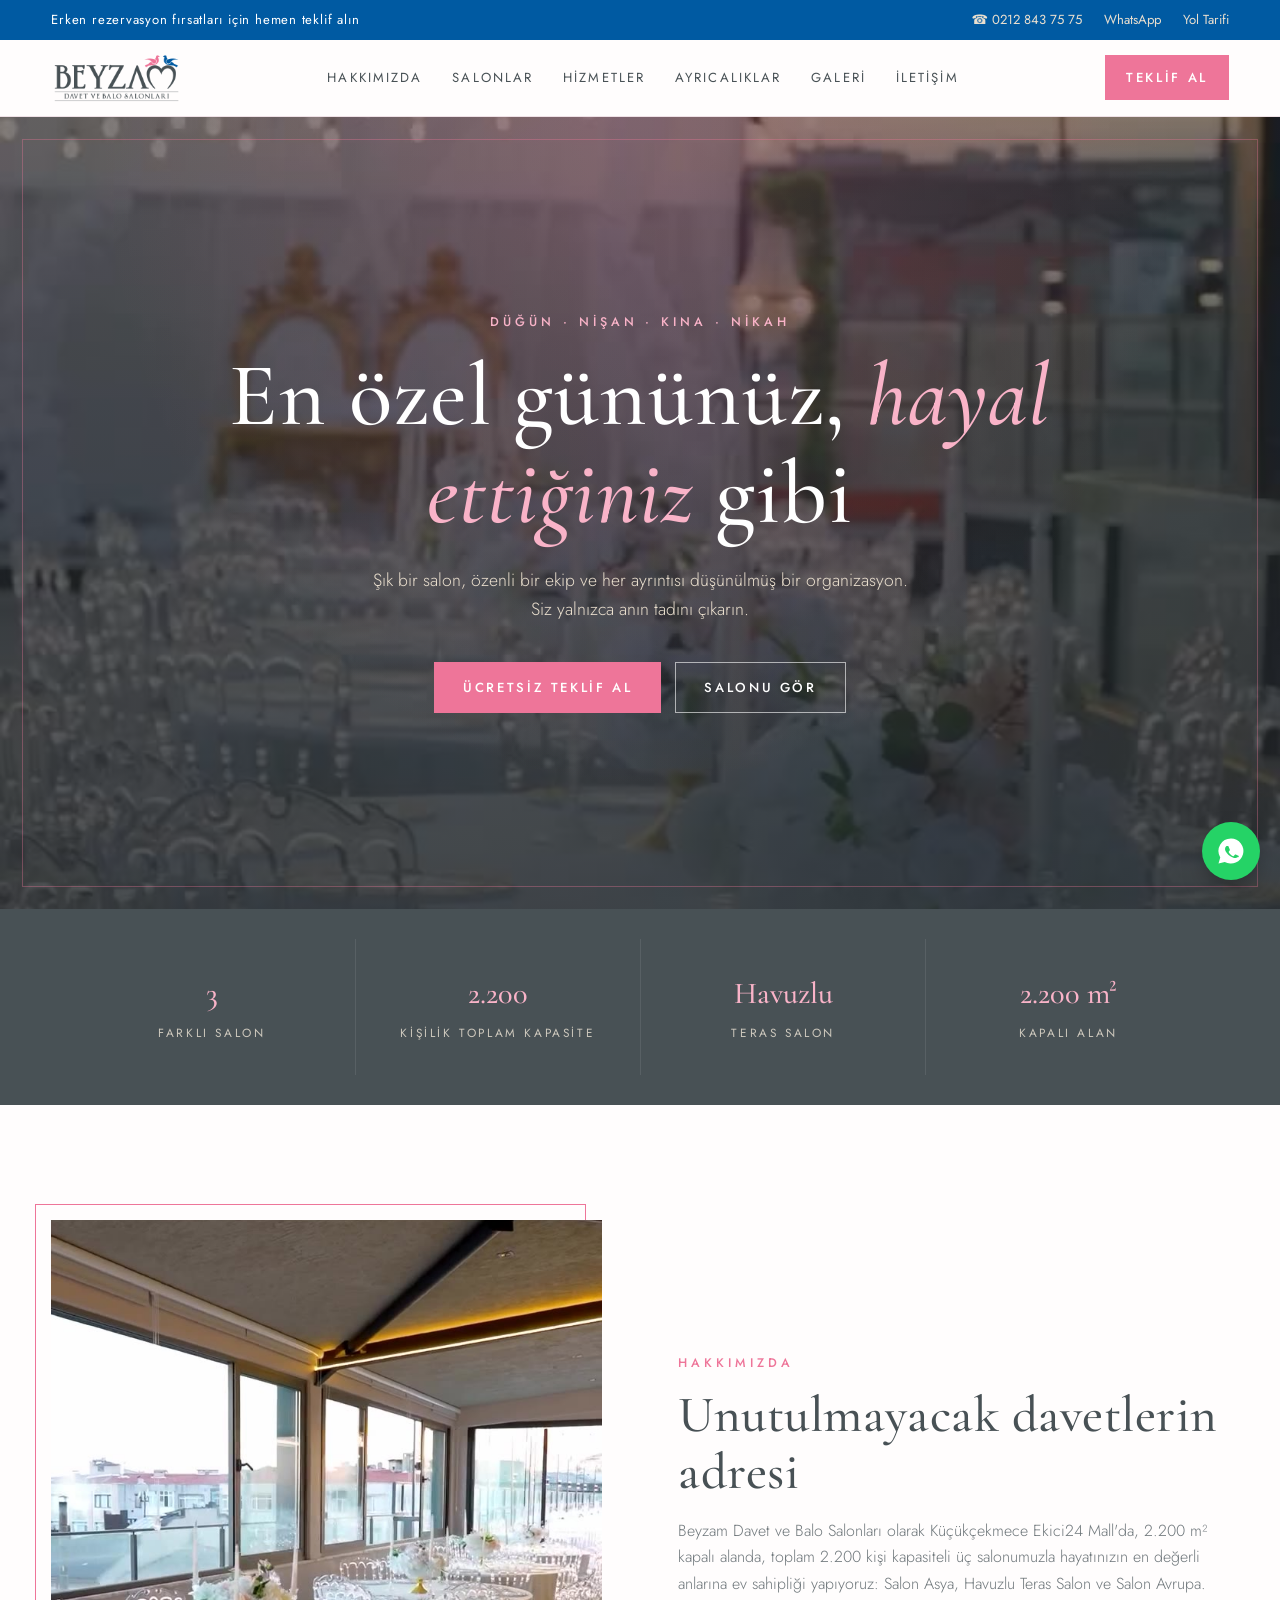
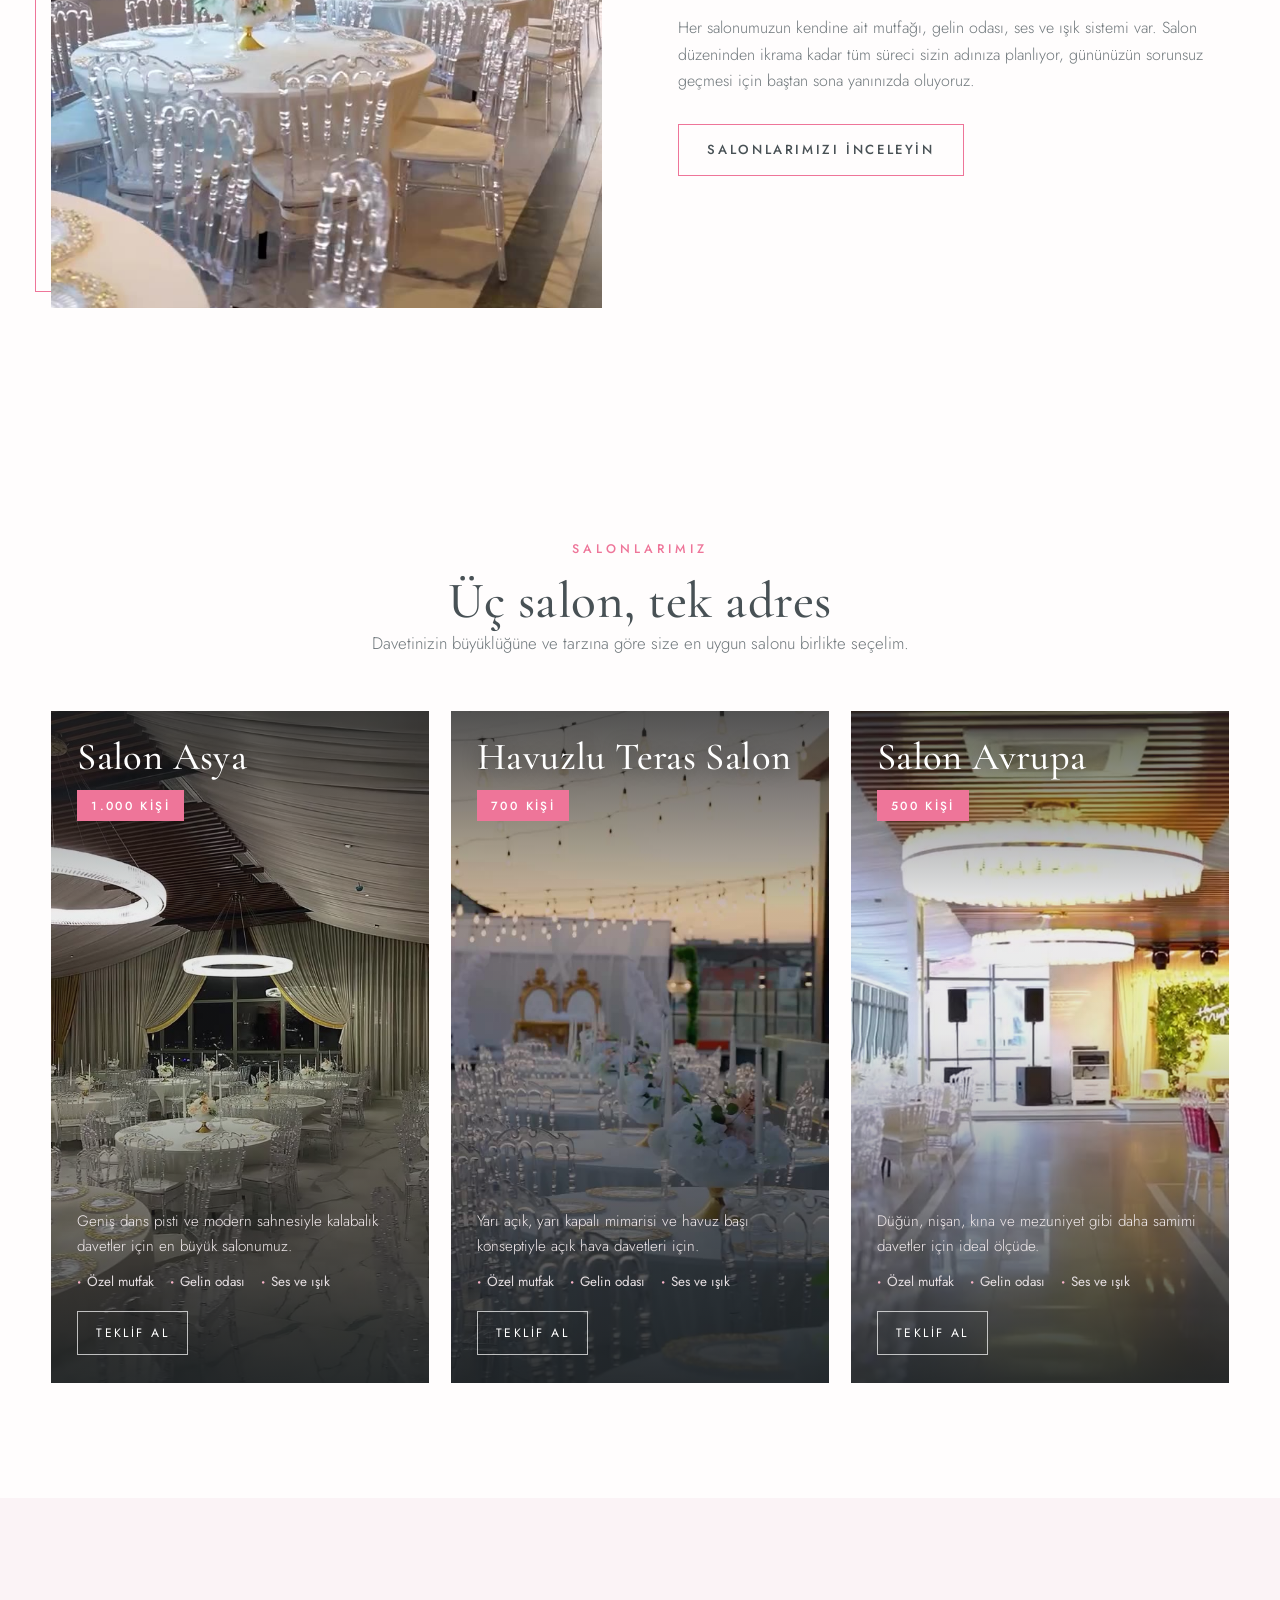
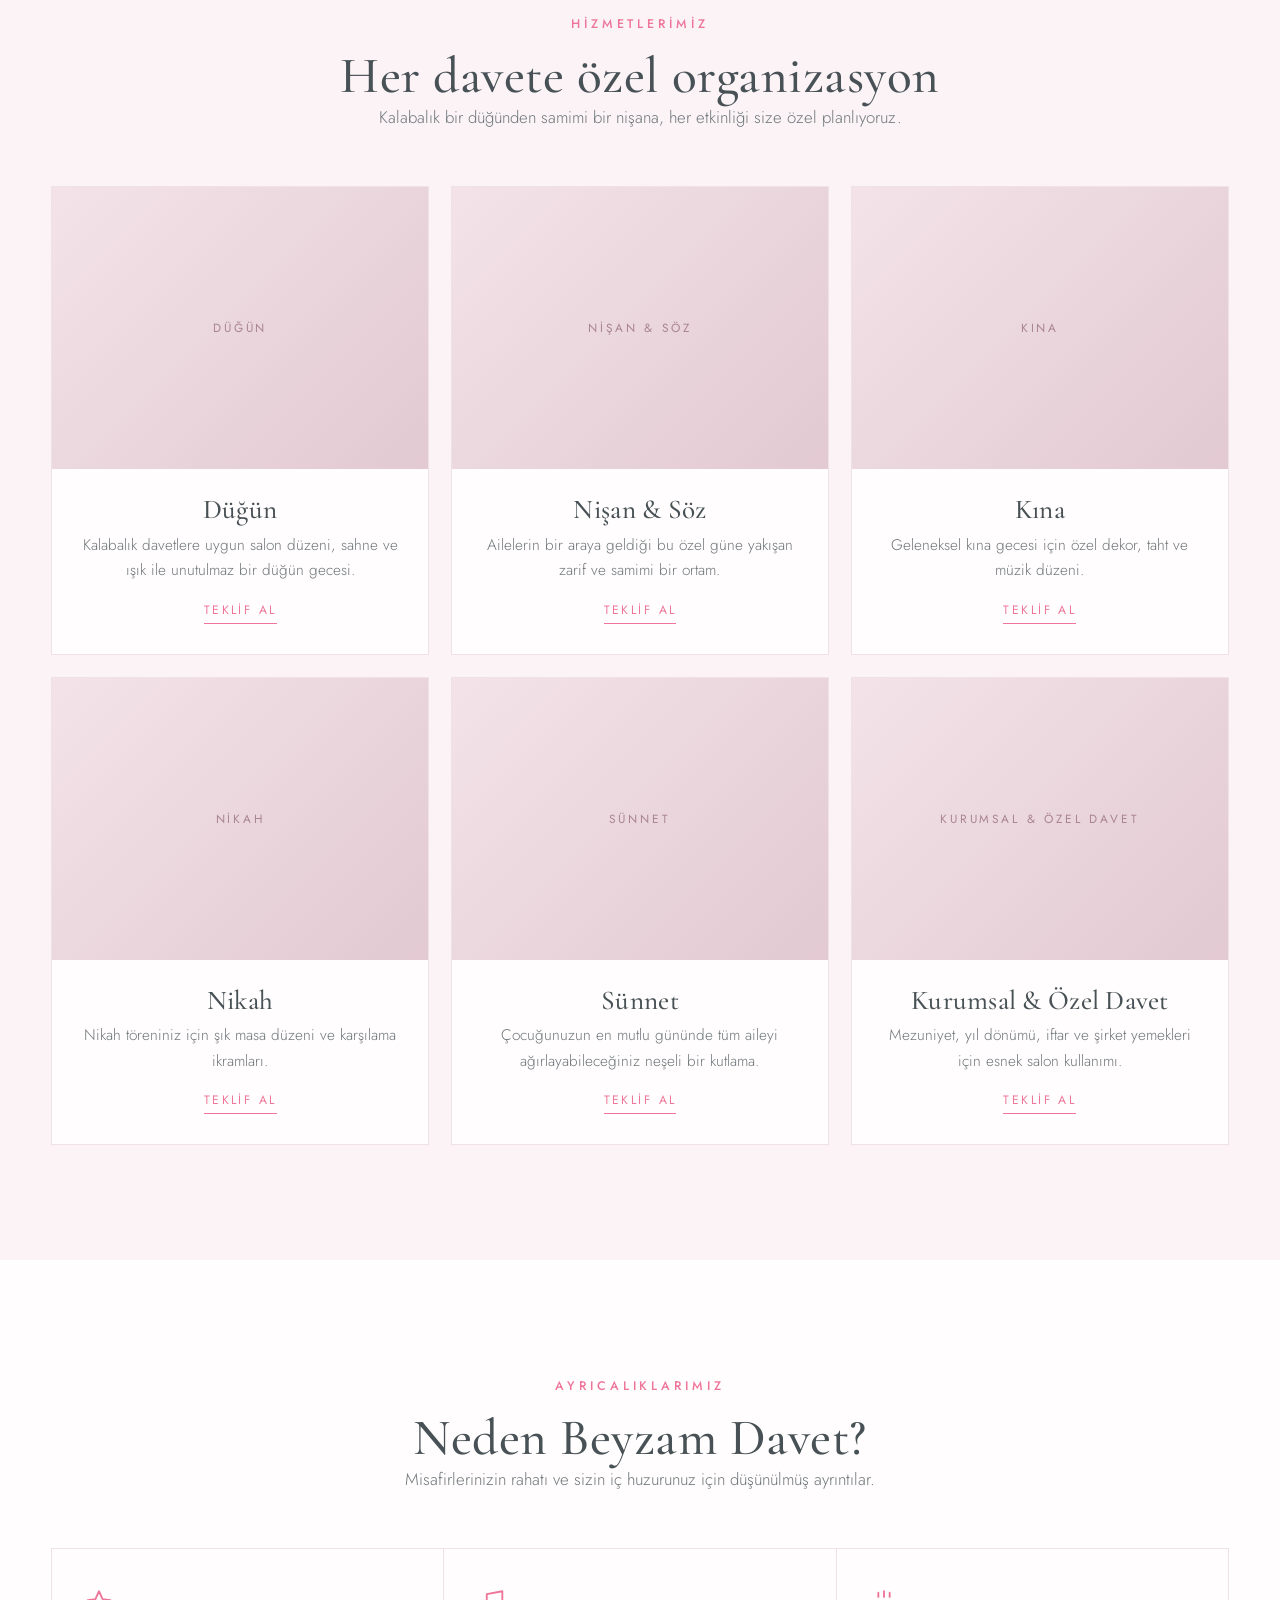
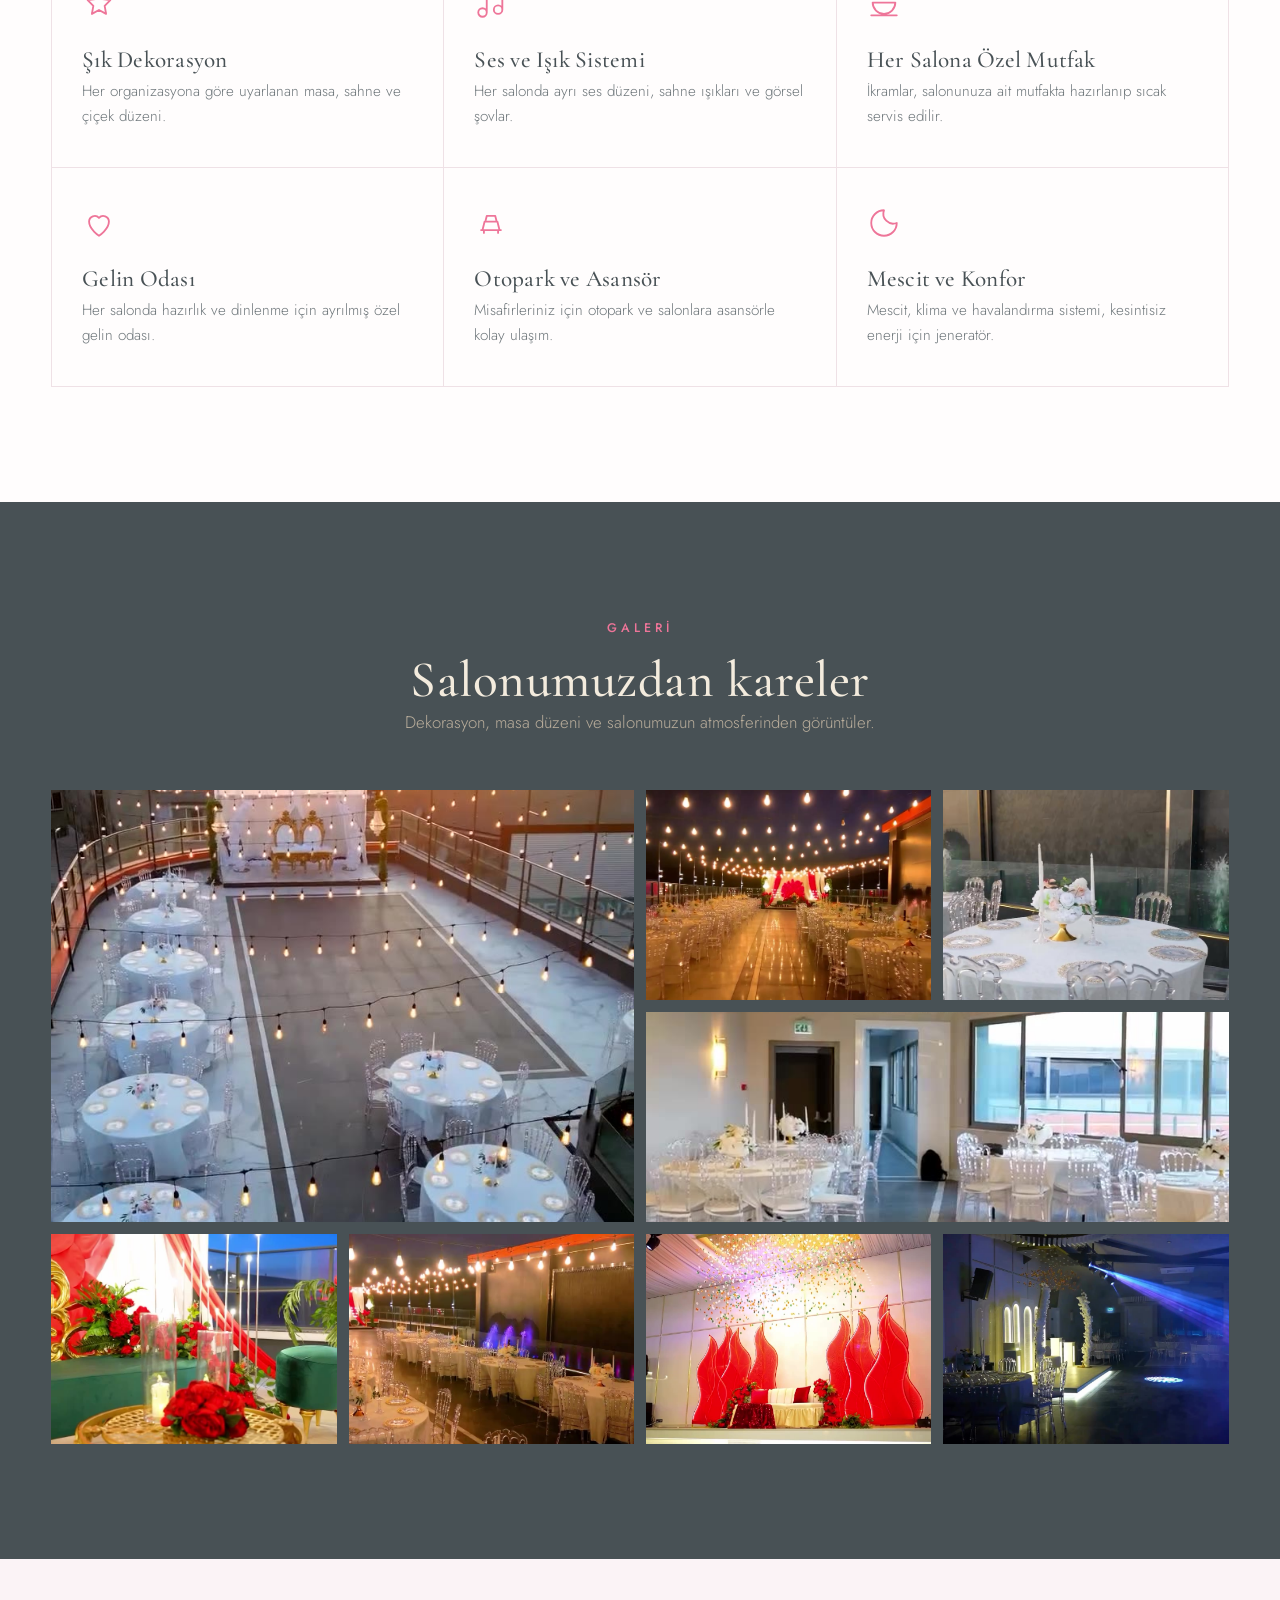
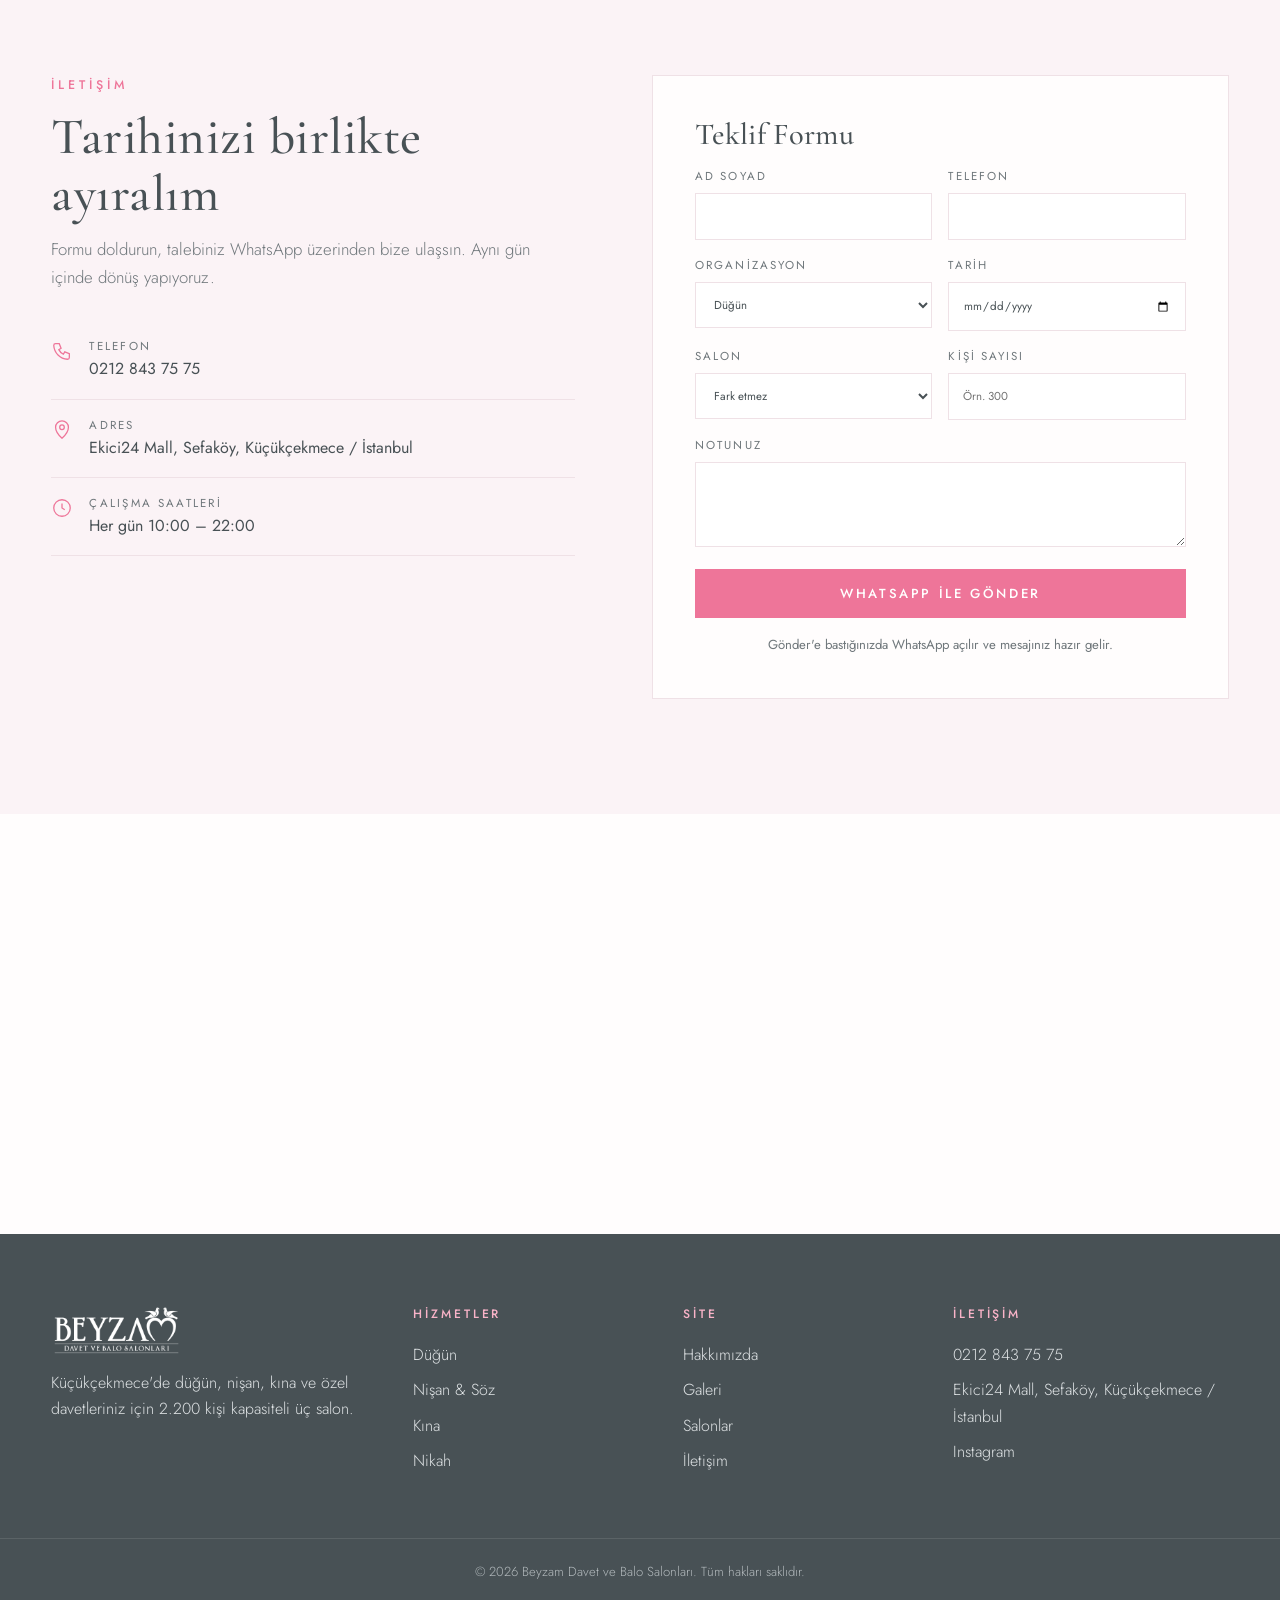
==== index.html @ 309191d2 "Kapalı alan bilgisini ekle (2.200 m²) Co-Authored-By: Claude Fable 5.2 <noreply@anthropic.com> Claud" ====
<!DOCTYPE html>
<html lang="tr">
<head>
<meta charset="utf-8">
<meta name="viewport" content="width=device-width, initial-scale=1">
<title>Beyzam Davet ve Balo Salonları | Düğün, Nişan, Kına</title>
<meta name="description" content="Beyzam Davet ve Balo Salonları, Sefaköy Ekici24: Salon Asya (1.000 kişi), Havuzlu Teras Salon (700 kişi) ve Salon Avrupa (500 kişi). Düğün, nişan, kına için teklif alın.">
<link rel="canonical" href="https://beyzamdavet.com/">
<meta property="og:title" content="Beyzam Davet | Düğün, Nişan ve Kına Salonu">
<meta property="og:description" content="En özel gününüz için şık bir salon, özenli bir ekip.">
<meta property="og:type" content="website">
<meta property="og:url" content="https://beyzamdavet.com/">
<link rel="icon" type="image/png" href="img/favicon.png">
<link rel="preconnect" href="https://fonts.googleapis.com">
<link rel="preconnect" href="https://fonts.gstatic.com" crossorigin>
<link href="https://fonts.googleapis.com/css2?family=Cormorant+Garamond:ital,wght@0,500;0,600;1,500&family=Jost:wght@300;400;500;600&display=swap" rel="stylesheet">
<style>
:root{
  --ink:#485155; --ink2:#3a4246; --cream:#fbf3f6; --paper:#fffdfd;
  --gold:#ee7599; --gold2:#f9b3c8; --blue:#005aa2; --muted:#6f777b; --line:#efe1e6;
  --serif:"Cormorant Garamond",Georgia,serif; --sans:"Jost",system-ui,sans-serif;
}
*{box-sizing:border-box;margin:0;padding:0}
html{scroll-behavior:smooth;scroll-padding-top:84px}
body{font-family:var(--sans);color:var(--ink);background:var(--paper);line-height:1.65;font-weight:400;-webkit-font-smoothing:antialiased}
img{max-width:100%;display:block}
a{color:inherit;text-decoration:none}
.wrap{width:min(1180px,92%);margin-inline:auto}
h1,h2,h3{font-family:var(--serif);font-weight:500;line-height:1.1;letter-spacing:.01em}
h2{font-size:clamp(2rem,4.4vw,3.2rem)}
.eyebrow{font-size:.78rem;letter-spacing:.32em;text-transform:uppercase;color:var(--gold);font-weight:500;display:block;margin-bottom:14px}
.lead{color:var(--muted);max-width:620px;font-size:1.05rem;font-weight:300}
section{padding:clamp(64px,9vw,120px) 0}
.center{text-align:center}.center .lead{margin-inline:auto}
.btn{display:inline-flex;align-items:center;gap:10px;padding:14px 28px;border:1px solid var(--gold);font-size:.82rem;letter-spacing:.2em;text-transform:uppercase;font-weight:500;cursor:pointer;transition:.25s;font-family:var(--sans);background:none;color:inherit}
.btn.fill{background:var(--gold);color:#fff}
.btn.fill:hover{background:#d95c82;border-color:#d95c82}
.btn.ghost{color:#fff;border-color:rgba(255,255,255,.6)}
.btn.ghost:hover,.btn.line:hover{background:var(--gold);border-color:var(--gold);color:#fff}

/* üst bar */
.topbar{background:var(--blue);color:#e9dfcf;font-size:.82rem}
.topbar .wrap{display:flex;justify-content:space-between;align-items:center;gap:16px;padding:9px 0;flex-wrap:wrap}
.topbar a:hover{color:var(--gold2)}
.topbar .promo{color:#fff;letter-spacing:.06em}
.topbar .links{display:flex;gap:22px}

/* header */
header.nav{position:sticky;top:0;z-index:50;background:rgba(255,253,253,.95);backdrop-filter:blur(10px);border-bottom:1px solid var(--line)}
.nav .wrap{display:flex;align-items:center;justify-content:space-between;height:76px}
.logo{font-family:var(--serif);font-size:1.75rem;font-weight:600;letter-spacing:.04em}
.logo img{height:52px;width:auto}
.logo span{color:var(--gold);font-style:italic;font-weight:500}
.menu{display:flex;gap:30px;list-style:none;font-size:.82rem;letter-spacing:.16em;text-transform:uppercase}
.menu a{padding:6px 0;border-bottom:1px solid transparent;transition:.2s}
.menu a:hover{color:var(--gold);border-color:var(--gold)}
.nav .btn{padding:11px 20px}
.burger{display:none;background:none;border:0;width:42px;height:42px;cursor:pointer}
.burger i{display:block;height:1.5px;background:var(--ink);margin:7px 8px;transition:.25s}

/* hero */
.hero{position:relative;min-height:min(88vh,820px);display:grid;place-items:center;text-align:center;color:#fff;padding:120px 0;overflow:hidden;
  background:
    radial-gradient(ellipse at 50% 0%,rgba(238,117,153,.28),transparent 60%),
    linear-gradient(180deg,rgba(40,46,49,.55),rgba(40,46,49,.82)),
    var(--hero-img, linear-gradient(135deg,#566064,#2f3639));
  background-size:cover;background-position:center}
.hero video.bg{position:absolute;inset:0;width:100%;height:100%;object-fit:cover;z-index:0}
.hero::before{content:"";position:absolute;inset:0;z-index:1;background:radial-gradient(ellipse at 50% 0%,rgba(238,117,153,.22),transparent 60%),linear-gradient(180deg,rgba(40,46,49,.5),rgba(40,46,49,.78))}
.hero .wrap{position:relative;z-index:2}
.hero::after{z-index:2;content:"";position:absolute;inset:22px;border:1px solid rgba(238,117,153,.35);pointer-events:none}
.hero h1{font-size:clamp(2.6rem,7.2vw,5.6rem);max-width:900px;margin:0 auto 22px}
.hero h1 em{color:var(--gold2);font-weight:500}
.hero p{max-width:560px;margin:0 auto 38px;font-weight:300;font-size:1.1rem;color:#eadfce}
.hero .eyebrow{color:var(--gold2)}
.hero .cta{display:flex;gap:14px;justify-content:center;flex-wrap:wrap}

/* hızlı bilgi şeridi */
.strip{background:var(--ink);color:#efe6d7;padding:0}
.strip .wrap{display:grid;grid-template-columns:repeat(4,1fr)}
.strip div{padding:30px 18px;text-align:center;border-left:1px solid rgba(255,255,255,.09)}
.strip div:first-child{border-left:0}
.strip b{display:block;font-family:var(--serif);font-size:1.9rem;font-weight:500;color:var(--gold2)}
.strip small{font-size:.74rem;letter-spacing:.22em;text-transform:uppercase;opacity:.8}

/* hakkımızda */
.about .wrap{display:grid;grid-template-columns:1fr 1fr;gap:clamp(32px,6vw,84px);align-items:center}
.about p{color:var(--muted);margin-top:18px;font-weight:300}
.about .btn{margin-top:30px}
.frame{position:relative;aspect-ratio:4/5}
.frame::before{content:"";position:absolute;inset:-16px 16px 16px -16px;border:1px solid var(--gold);z-index:0}
.ph{position:relative;z-index:1;width:100%;height:100%;background:linear-gradient(135deg,#f3e3e8,#e2c9d2);display:grid;place-items:center;color:#a8848f;font-size:.74rem;letter-spacing:.24em;text-transform:uppercase;overflow:hidden}
.ph img{position:absolute;inset:0;width:100%;height:100%;object-fit:cover}

/* hizmetler */
.services{background:var(--cream)}
.grid3{display:grid;grid-template-columns:repeat(3,1fr);gap:22px;margin-top:54px}
.card{background:var(--paper);border:1px solid var(--line);transition:.3s;display:flex;flex-direction:column}
.card:hover{transform:translateY(-6px);box-shadow:0 22px 44px -26px rgba(72,81,85,.45)}
.card .ph{aspect-ratio:4/3;height:auto}
.card .body{padding:26px 26px 30px}
.card h3{font-size:1.7rem;margin-bottom:8px}
.card p{color:var(--muted);font-size:.96rem;font-weight:300}
.card a{display:inline-block;margin-top:16px;font-size:.76rem;letter-spacing:.2em;text-transform:uppercase;color:var(--gold);border-bottom:1px solid var(--gold);padding-bottom:3px}

/* salonlar: dikey videolu kartlar */
.hall{position:relative;aspect-ratio:9/16;overflow:hidden;background:linear-gradient(160deg,#566064,#2f3639);color:#fff;text-align:left;display:flex;flex-direction:column;justify-content:space-between;transition:.3s}
.hall:hover{transform:translateY(-6px);box-shadow:0 26px 50px -26px rgba(40,46,49,.7)}
.hall video{position:absolute;inset:0;width:100%;height:100%;object-fit:cover}
.hall::after{content:"";position:absolute;inset:0;background:linear-gradient(180deg,rgba(30,35,38,.72) 0%,rgba(30,35,38,.08) 30%,rgba(30,35,38,.1) 48%,rgba(30,35,38,.9) 100%)}
.hall>div{position:relative;z-index:2;padding:26px 26px 28px}
.hall h3{font-size:clamp(2rem,3vw,2.6rem);line-height:1.05;text-shadow:0 2px 18px rgba(0,0,0,.45)}
.hall .cap{display:inline-block;margin-top:12px;background:var(--gold);padding:6px 14px;font-size:.74rem;letter-spacing:.2em;text-transform:uppercase;font-weight:500}
.hall p{font-size:.95rem;font-weight:300;color:#f1eaec}
.hall ul{list-style:none;margin:12px 0 18px;font-size:.84rem;color:#e6dfe2;display:flex;flex-wrap:wrap;gap:4px 16px}
.hall li::before{content:"·";color:var(--gold2);margin-right:6px;font-weight:700}
.hall a{display:inline-block;font-size:.76rem;letter-spacing:.2em;text-transform:uppercase;border:1px solid rgba(255,255,255,.7);padding:11px 18px;transition:.25s}
.hall a:hover{background:var(--gold);border-color:var(--gold)}
.hall .soon{position:absolute;inset:0;display:grid;place-items:center;z-index:1;font-size:.72rem;letter-spacing:.3em;text-transform:uppercase;color:rgba(255,255,255,.4)}

/* ayrıcalıklar */
.perks{display:grid;grid-template-columns:repeat(3,1fr);gap:0;margin-top:54px;border-top:1px solid var(--line);border-left:1px solid var(--line)}
.perk{padding:38px 30px;border-right:1px solid var(--line);border-bottom:1px solid var(--line);text-align:left}
.perk svg{width:34px;height:34px;stroke:var(--gold);fill:none;stroke-width:1.3;margin-bottom:18px}
.perk h3{font-size:1.45rem;margin-bottom:6px}
.perk p{color:var(--muted);font-size:.95rem;font-weight:300}

/* galeri */
.gallery{background:var(--ink);color:#f3ebdd}
.gallery .lead{color:#b9ad9b}
.gal{display:grid;grid-template-columns:repeat(4,1fr);grid-auto-rows:210px;gap:12px;margin-top:54px}
.gal .ph{background:linear-gradient(135deg,#566064,#3d4549);color:#aab1b4;cursor:pointer}
.gal .ph:nth-child(1){grid-column:span 2;grid-row:span 2}
.gal .ph:nth-child(4){grid-column:span 2}
.gal .ph img{transition:.5s}.gal .ph:hover img{transform:scale(1.06)}
.lightbox{position:fixed;inset:0;background:rgba(10,8,6,.93);display:none;place-items:center;z-index:100;padding:24px}
.lightbox.on{display:grid}
.lightbox img{max-height:88vh;max-width:94vw}
.lightbox button{position:absolute;top:18px;right:24px;background:none;border:0;color:#fff;font-size:2.4rem;cursor:pointer}

/* yorumlar */
.quotes{display:grid;grid-template-columns:repeat(3,1fr);gap:22px;margin-top:54px}
.quote{border:1px solid var(--line);padding:34px 30px;background:var(--paper);text-align:left}
.quote .stars{color:var(--gold);letter-spacing:4px;margin-bottom:14px}
.quote p{font-family:var(--serif);font-size:1.3rem;font-style:italic;line-height:1.4}
.quote cite{display:block;margin-top:18px;font-style:normal;font-size:.78rem;letter-spacing:.2em;text-transform:uppercase;color:var(--muted)}

/* teklif */
.offer{background:var(--cream)}
.offer .wrap{display:grid;grid-template-columns:1fr 1.1fr;gap:clamp(32px,6vw,80px);align-items:start}
.info{list-style:none;margin-top:30px}
.info li{display:flex;gap:16px;padding:16px 0;border-bottom:1px solid var(--line)}
.info svg{width:22px;height:22px;stroke:var(--gold);fill:none;stroke-width:1.4;flex:none;margin-top:3px}
.info small{display:block;font-size:.72rem;letter-spacing:.2em;text-transform:uppercase;color:var(--muted)}
form{background:var(--paper);border:1px solid var(--line);padding:clamp(24px,4vw,42px);display:grid;grid-template-columns:1fr 1fr;gap:16px}
form h3{grid-column:1/-1;font-size:1.9rem}
label{font-size:.72rem;letter-spacing:.18em;text-transform:uppercase;color:var(--muted);display:block}
input,select,textarea{width:100%;margin-top:7px;padding:13px 14px;border:1px solid var(--line);background:#fff;font:inherit;color:var(--ink);border-radius:0}
input:focus,select:focus,textarea:focus{outline:2px solid var(--gold2);border-color:var(--gold)}
.full{grid-column:1/-1}
form .btn{justify-content:center;width:100%}
form .note{font-size:.82rem;color:var(--muted);text-align:center}

/* harita */
.map{padding:0;line-height:0}
.map iframe{width:100%;height:420px;border:0;filter:grayscale(.35)}

/* footer */
footer{background:var(--ink);color:#dfe3e5;padding:70px 0 0;font-weight:300}
footer .wrap{display:grid;grid-template-columns:1.4fr 1fr 1fr 1.2fr;gap:40px}
footer h4{font-family:var(--sans);font-size:.76rem;letter-spacing:.24em;text-transform:uppercase;color:var(--gold2);margin-bottom:18px;font-weight:500}
footer ul{list-style:none}footer li{margin-bottom:9px}
footer a:hover{color:var(--gold2)}
footer .logo{color:#fff;display:block;margin-bottom:14px}
.copy{border-top:1px solid rgba(255,255,255,.1);margin-top:54px;padding:22px 0;text-align:center;font-size:.82rem;color:#b3babd}

/* sabit butonlar */
.fab{position:fixed;right:20px;bottom:20px;z-index:60;width:58px;height:58px;border-radius:50%;background:#25d366;display:grid;place-items:center;box-shadow:0 10px 26px -8px rgba(0,0,0,.5);transition:.25s}
.fab:hover{transform:scale(1.08)}
.fab svg{width:30px;height:30px;fill:#fff}
.mobilebar{display:none}

.reveal{opacity:0;transform:translateY(22px);transition:.8s ease}
.reveal.in{opacity:1;transform:none}

@media (max-width:960px){
  .menu{position:fixed;inset:76px 0 auto 0;background:var(--paper);flex-direction:column;gap:0;border-bottom:1px solid var(--line);display:none}
  .menu.open{display:flex}
  .menu a{display:block;padding:16px 4%;border-bottom:1px solid var(--line)}
  .burger{display:block}.nav .btn{display:none}
  .about .wrap,.offer .wrap{grid-template-columns:1fr}
  .grid3,.quotes,.perks{grid-template-columns:1fr 1fr}
  .gal{grid-template-columns:repeat(2,1fr);grid-auto-rows:170px}
  footer .wrap{grid-template-columns:1fr 1fr}
  .strip .wrap{grid-template-columns:1fr 1fr}
  .strip div:nth-child(3){border-left:0}
  .strip div:nth-child(n+3){border-top:1px solid rgba(255,255,255,.09)}
}
@media (max-width:620px){
  .topbar .links{display:none}.topbar .wrap{justify-content:center}
  .grid3,.quotes,.perks{grid-template-columns:1fr}
  form{grid-template-columns:1fr}
  footer .wrap{grid-template-columns:1fr}
  .hero video.bg{position:absolute;inset:0;width:100%;height:100%;object-fit:cover;z-index:0}
.hero::before{content:"";position:absolute;inset:0;z-index:1;background:radial-gradient(ellipse at 50% 0%,rgba(238,117,153,.22),transparent 60%),linear-gradient(180deg,rgba(40,46,49,.5),rgba(40,46,49,.78))}
.hero .wrap{position:relative;z-index:2}
.hero::after{z-index:2;inset:12px}
  .fab{display:none}
  .mobilebar{display:grid;grid-template-columns:1fr 1fr;position:fixed;bottom:0;left:0;right:0;z-index:60}
  .mobilebar a{padding:15px;text-align:center;font-size:.8rem;letter-spacing:.16em;text-transform:uppercase;font-weight:500;color:#fff}
  .mobilebar a:first-child{background:var(--ink)}.mobilebar a:last-child{background:#1fae54}
  body{padding-bottom:52px}
}
@media (prefers-reduced-motion:reduce){.hero video.bg{display:none}.reveal{opacity:1;transform:none;transition:none}html{scroll-behavior:auto}}
</style>
</head>
<body>

<div class="topbar">
  <div class="wrap">
    <span class="promo" data-f="promo"></span>
    <div class="links">
      <a data-tel>☎ <span data-f="phoneText"></span></a>
      <a data-wa>WhatsApp</a>
      <a data-map target="_blank" rel="noopener">Yol Tarifi</a>
    </div>
  </div>
</div>

<header class="nav">
  <div class="wrap">
    <a href="#top" class="logo"><img src="img/logo.png" alt="Beyzam Davet ve Balo Salonları" width="150" height="57"></a>
    <ul class="menu" id="menu">
      <li><a href="#hakkimizda">Hakkımızda</a></li>
      <li><a href="#salonlar">Salonlar</a></li>
      <li><a href="#hizmetler">Hizmetler</a></li>
      <li><a href="#ayricaliklar">Ayrıcalıklar</a></li>
      <li><a href="#galeri">Galeri</a></li>
      <li><a href="#iletisim">İletişim</a></li>
    </ul>
    <a href="#iletisim" class="btn fill">Teklif Al</a>
    <button class="burger" id="burger" aria-label="Menüyü aç"><i></i><i></i><i></i></button>
  </div>
</header>

<main id="top">
<section class="hero" id="hero">
  <video class="bg" id="herovid" autoplay muted loop playsinline preload="metadata"></video>
  <div class="wrap">
    <span class="eyebrow">Düğün · Nişan · Kına · Nikah</span>
    <h1>En özel gününüz, <em>hayal ettiğiniz</em> gibi</h1>
    <p>Şık bir salon, özenli bir ekip ve her ayrıntısı düşünülmüş bir organizasyon. Siz yalnızca anın tadını çıkarın.</p>
    <div class="cta">
      <a href="#iletisim" class="btn fill">Ücretsiz Teklif Al</a>
      <a href="#galeri" class="btn ghost">Salonu Gör</a>
    </div>
  </div>
</section>

<section class="strip">
  <div class="wrap">
    <div><b>3</b><small>Farklı Salon</small></div>
    <div><b>2.200</b><small>Kişilik Toplam Kapasite</small></div>
    <div><b>Havuzlu</b><small>Teras Salon</small></div>
    <div><b>2.200 m²</b><small>Kapalı Alan</small></div>
  </div>
</section>

<section class="about" id="hakkimizda">
  <div class="wrap">
    <div class="frame reveal"><div class="ph" data-img="img/hakkimizda.jpg">Salon fotoğrafı</div></div>
    <div class="reveal">
      <span class="eyebrow">Hakkımızda</span>
      <h2>Unutulmayacak davetlerin adresi</h2>
      <p>Beyzam Davet ve Balo Salonları olarak Küçükçekmece Ekici24 Mall'da, 2.200 m² kapalı alanda, toplam 2.200 kişi kapasiteli üç salonumuzla hayatınızın en değerli anlarına ev sahipliği yapıyoruz: Salon Asya, Havuzlu Teras Salon ve Salon Avrupa.</p>
      <p>Her salonumuzun kendine ait mutfağı, gelin odası, ses ve ışık sistemi var. Salon düzeninden ikrama kadar tüm süreci sizin adınıza planlıyor, gününüzün sorunsuz geçmesi için baştan sona yanınızda oluyoruz.</p>
      <a href="#salonlar" class="btn line">Salonlarımızı İnceleyin</a>
    </div>
  </div>
</section>

<section class="halls center" id="salonlar">
  <div class="wrap">
    <span class="eyebrow">Salonlarımız</span>
    <h2>Üç salon, tek adres</h2>
    <p class="lead">Davetinizin büyüklüğüne ve tarzına göre size en uygun salonu birlikte seçelim.</p>
    <div class="grid3" id="halls"></div>
  </div>
</section>

<section class="services center" id="hizmetler">
  <div class="wrap">
    <span class="eyebrow">Hizmetlerimiz</span>
    <h2>Her davete özel organizasyon</h2>
    <p class="lead">Kalabalık bir düğünden samimi bir nişana, her etkinliği size özel planlıyoruz.</p>
    <div class="grid3" id="services"></div>
  </div>
</section>

<section class="center" id="ayricaliklar">
  <div class="wrap">
    <span class="eyebrow">Ayrıcalıklarımız</span>
    <h2>Neden Beyzam Davet?</h2>
    <p class="lead">Misafirlerinizin rahatı ve sizin iç huzurunuz için düşünülmüş ayrıntılar.</p>
    <div class="perks" id="perks"></div>
  </div>
</section>

<section class="gallery center" id="galeri">
  <div class="wrap">
    <span class="eyebrow">Galeri</span>
    <h2>Salonumuzdan kareler</h2>
    <p class="lead">Dekorasyon, masa düzeni ve salonumuzun atmosferinden görüntüler.</p>
    <div class="gal" id="gal"></div>
  </div>
</section>

<section class="center" id="yorumlar" hidden>
  <div class="wrap">
    <span class="eyebrow">Misafirlerimiz Ne Diyor?</span>
    <h2>Memnuniyetiniz önceliğimiz</h2>
    <div class="quotes" id="quotes"></div>
  </div>
</section>

<section class="offer" id="iletisim">
  <div class="wrap">
    <div class="reveal">
      <span class="eyebrow">İletişim</span>
      <h2>Tarihinizi birlikte ayıralım</h2>
      <p class="lead" style="margin-top:14px">Formu doldurun, talebiniz WhatsApp üzerinden bize ulaşsın. Aynı gün içinde dönüş yapıyoruz.</p>
      <ul class="info">
        <li><svg viewBox="0 0 24 24"><path d="M5 4h4l2 5-2.5 1.5a11 11 0 0 0 5 5L15 13l5 2v4a2 2 0 0 1-2 2A16 16 0 0 1 3 6a2 2 0 0 1 2-2z"/></svg><div><small>Telefon</small><a data-tel data-f="phoneText"></a></div></li>
        <li><svg viewBox="0 0 24 24"><path d="M12 21s7-6.2 7-12a7 7 0 0 0-14 0c0 5.800 7 12 7 12z"/><circle cx="12" cy="9" r="2.5"/></svg><div><small>Adres</small><span data-f="address"></span></div></li>
        <li><svg viewBox="0 0 24 24"><circle cx="12" cy="12" r="9"/><path d="M12 7v5l3 2"/></svg><div><small>Çalışma Saatleri</small><span data-f="hours"></span></div></li>
      </ul>
    </div>
    <form id="form" class="reveal">
      <h3>Teklif Formu</h3>
      <label>Ad Soyad<input name="ad" required autocomplete="name"></label>
      <label>Telefon<input name="tel" type="tel" required autocomplete="tel"></label>
      <label>Organizasyon
        <select name="tur"><option>Düğün</option><option>Nişan</option><option>Kına</option><option>Nikah</option><option>Sünnet</option><option>Kurumsal / Diğer</option></select>
      </label>
      <label>Tarih<input name="tarih" type="date"></label>
      <label>Salon
        <select name="salon"><option>Fark etmez</option><option>Salon Asya</option><option>Havuzlu Teras Salon</option><option>Salon Avrupa</option></select>
      </label>
      <label>Kişi Sayısı<input name="kisi" type="number" min="1" placeholder="Örn. 300"></label>
      <label class="full">Notunuz<textarea name="not" rows="3"></textarea></label>
      <div class="full"><button class="btn fill" type="submit">WhatsApp ile Gönder</button></div>
      <p class="note full">Gönder'e bastığınızda WhatsApp açılır ve mesajınız hazır gelir.</p>
    </form>
  </div>
</section>

<section class="map"><iframe id="mapframe" loading="lazy" title="Beyzam Davet konum"></iframe></section>
</main>

<footer>
  <div class="wrap">
    <div>
      <a href="#top" class="logo"><img src="img/logo-beyaz.png" alt="Beyzam Davet ve Balo Salonları" width="170" height="65"></a>
      <p>Küçükçekmece'de düğün, nişan, kına ve özel davetleriniz için 2.200 kişi kapasiteli üç salon.</p>
    </div>
    <div><h4>Hizmetler</h4><ul><li><a href="#hizmetler">Düğün</a></li><li><a href="#hizmetler">Nişan &amp; Söz</a></li><li><a href="#hizmetler">Kına</a></li><li><a href="#hizmetler">Nikah</a></li></ul></div>
    <div><h4>Site</h4><ul><li><a href="#hakkimizda">Hakkımızda</a></li><li><a href="#galeri">Galeri</a></li><li><a href="#salonlar">Salonlar</a></li><li><a href="#iletisim">İletişim</a></li></ul></div>
    <div><h4>İletişim</h4><ul><li><a data-tel data-f="phoneText"></a></li><li data-f="address"></li><li><a data-ig target="_blank" rel="noopener">Instagram</a></li></ul></div>
  </div>
  <div class="copy">© <span id="yil"></span> Beyzam Davet ve Balo Salonları. Tüm hakları saklıdır.</div>
</footer>

<a class="fab" data-wa aria-label="WhatsApp ile yazın"><svg viewBox="0 0 24 24"><path d="M12 2a10 10 0 0 0-8.600 15.100L2 22l5-1.300A10 10 0 1 0 12 2zm5.800 14.100c-.200.700-1.400 1.300-2 1.400-.500.100-1.200.100-1.900-.100-2.900-.900-5.300-3.500-6.200-5.200-.900-1.700-.400-3.100.300-3.800.300-.300.600-.400.800-.400h.600c.200 0 .500 0 .700.600l.900 2.200c.100.200.100.400 0 .600l-.700 1c-.200.200-.200.400-.100.600.800 1.400 1.900 2.400 3.400 3.100.200.100.400.100.600-.100l.900-1.100c.200-.300.400-.200.700-.100l2.100 1c.300.100.500.200.500.400 0 .200 0 .600-.100.900z"/></svg></a>
<div class="mobilebar"><a data-tel>Hemen Ara</a><a data-wa>WhatsApp</a></div>

<div class="lightbox" id="lb"><button aria-label="Kapat">×</button><img alt=""></div>

<script>
/* ================== SALON BİLGİLERİ: sadece burayı düzenleyin ================== */
const SITE = {
  phone: "902128437575",                 // sabit hat, başında 90, boşluksuz
  whatsapp: "905388177838",              // WhatsApp hattı, başında 90, boşluksuz
  phoneText: "0212 843 75 75",        // sitede görünecek yazım
  address: "Ekici24 Mall, Sefaköy, Küçükçekmece / İstanbul",
  hours: "Her gün 10:00 – 22:00",
  capacity: "—",                         // örn. "600"
  promo: "Erken rezervasyon fırsatları için hemen teklif alın",
  instagram: "https://www.instagram.com/beyzamdavet/",
  mapQuery: "Beyzam Davet ve Balo Salonları, Ekici24 Mall, Küçükçekmece, İstanbul",              // Google Haritalar'da aranacak ad ya da adres
  heroImage: "img/hero.jpg"
};
const SERVICES = [
  ["Düğün","Kalabalık davetlere uygun salon düzeni, sahne ve ışık ile unutulmaz bir düğün gecesi.","img/dugun.jpg"],
  ["Nişan & Söz","Ailelerin bir araya geldiği bu özel güne yakışan zarif ve samimi bir ortam.","img/nisan.jpg"],
  ["Kına","Geleneksel kına gecesi için özel dekor, taht ve müzik düzeni.","img/kina.jpg"],
  ["Nikah","Nikah töreniniz için şık masa düzeni ve karşılama ikramları.","img/nikah.jpg"],
  ["Sünnet","Çocuğunuzun en mutlu gününde tüm aileyi ağırlayabileceğiniz neşeli bir kutlama.","img/sunnet.jpg"],
  ["Kurumsal & Özel Davet","Mezuniyet, yıl dönümü, iftar ve şirket yemekleri için esnek salon kullanımı.","img/kurumsal.jpg"]
];
const PERKS = [
  ["Şık Dekorasyon","Her organizasyona göre uyarlanan masa, sahne ve çiçek düzeni.","M12 3l2.500 5.500L20 9.300l-4 4 1 5.700-5-2.800-5 2.800 1-5.700-4-4 5.500-.800z"],
  ["Ses ve Işık Sistemi","Her salonda ayrı ses düzeni, sahne ışıkları ve görsel şovlar.","M9 18V5l11-2v13M9 18a3 3 0 1 1-6 0 3 3 0 0 1 6 0zm11-2a3 3 0 1 1-6 0 3 3 0 0 1 6 0z"],
  ["Her Salona Özel Mutfak","İkramlar, salonunuza ait mutfakta hazırlanıp sıcak servis edilir.","M4 11h16a8 8 0 0 1-16 0zM12 3v4M8 4v3m8-3v3M3 20h18"],
  ["Gelin Odası","Her salonda hazırlık ve dinlenme için ayrılmış özel gelin odası.","M12 21s-7-4.500-7-10a4 4 0 0 1 7-2.600A4 4 0 0 1 19 11c0 5.500-7 10-7 10z"],
  ["Otopark ve Asansör","Misafirleriniz için otopark ve salonlara asansörle kolay ulaşım.","M5 17h14M6 17l1.500-6h9L18 17M7 17v2m10-2v2M8 11l1-4h6l1 4"],
  ["Mescit ve Konfor","Mescit, klima ve havalandırma sistemi, kesintisiz enerji için jeneratör.","M12 3a9 9 0 1 0 9 9 7 7 0 0 1-9-9z"]
];
/* [ad, kapasite, tanıtım, dikey video, kapak görseli]: videosu olmayan salonda son ikisi boş kalır */
const HALLS = [
  ["Salon Asya","1.000","Geniş dans pisti ve modern sahnesiyle kalabalık davetler için en büyük salonumuz.","img/salon-asya.mp4","img/salon-asya.jpg"],
  ["Havuzlu Teras Salon","700","Yarı açık, yarı kapalı mimarisi ve havuz başı konseptiyle açık hava davetleri için.","img/hero.mp4","img/hero.jpg"],
  ["Salon Avrupa","500","Düğün, nişan, kına ve mezuniyet gibi daha samimi davetler için ideal ölçüde.","img/salon-avrupa.mp4","img/salon-avrupa.jpg"]
];
const GALLERY = ["img/galeri-1.jpg","img/galeri-2.jpg","img/galeri-3.jpg","img/galeri-4.jpg","img/galeri-5.jpg","img/galeri-6.jpg","img/galeri-7.jpg","img/galeri-8.jpg"];
/* Gerçek müşteri yorumlarını buraya ekleyin: ["Yorum metni","Ad Soyad · Düğün"] */
const REVIEWS = [];
/* ============================================================================ */

const $=(s,r=document)=>r.querySelector(s), $$=(s,r=document)=>[...r.querySelectorAll(s)];
const wa=t=>"https://wa.me/"+SITE.whatsapp+(t?"?text="+encodeURIComponent(t):"");
$$("[data-f]").forEach(e=>e.textContent=SITE[e.dataset.f]);
$$("[data-tel]").forEach(e=>e.href="tel:+"+SITE.phone);
$$("[data-wa]").forEach(e=>{e.href=wa("Merhaba, Beyzam Davet hakkında bilgi almak istiyorum.");e.target="_blank";e.rel="noopener"});
$$("[data-map]").forEach(e=>e.href="https://www.google.com/maps/search/?api=1&query="+encodeURIComponent(SITE.mapQuery));
$$("[data-ig]").forEach(e=>e.href=SITE.instagram);
$("#mapframe").src="https://www.google.com/maps?q="+encodeURIComponent(SITE.mapQuery)+"&output=embed";
$("#yil").textContent=new Date().getFullYear();

/* Fotoğraf varsa göster, yoksa yer tutucu kalsın */
function fill(el,src,alt){const i=new Image();i.alt=alt||"";i.onload=()=>{el.textContent="";el.appendChild(i);el.dataset.ok=1};i.src=src}
$$("[data-img]").forEach(e=>fill(e,e.dataset.img,"Beyzam Davet salonu"));
/* Geniş ekranda yatay video, telefonda dikey video */
(()=>{const m=matchMedia("(max-width:760px) and (orientation:portrait)").matches,v=$("#herovid");
  v.onerror=()=>{if(!m&&!v.dataset.fb){v.dataset.fb=1;v.poster="img/hero.jpg";v.src="img/hero.mp4"}};
  v.poster=m?"img/hero.jpg":"img/hero-yatay.jpg";v.src=m?"img/hero.mp4":"img/hero-yatay.mp4"})();

$("#services").innerHTML=SERVICES.map(s=>`<article class="card reveal"><div class="ph" data-s="${s[2]}">${s[0]}</div><div class="body"><h3>${s[0]}</h3><p>${s[1]}</p><a href="#iletisim" data-pick="${s[0]}">Teklif Al</a></div></article>`).join("");
$("#halls").innerHTML=HALLS.map(h=>`<article class="hall reveal">${h[3]?`<video muted loop playsinline preload="none" poster="${h[4]}" data-src="${h[3]}"></video>`:`<span class="soon">Video yakında</span>`}<div><h3>${h[0]}</h3><span class="cap">${h[1]} kişi</span></div><div><p>${h[2]}</p><ul><li>Özel mutfak</li><li>Gelin odası</li><li>Ses ve ışık</li></ul><a href="#iletisim" data-hall="${h[0]}">Teklif Al</a></div></article>`).join("");
/* Salon videoları yalnızca ekrandayken oynar */
const vio=new IntersectionObserver(es=>es.forEach(x=>{const v=x.target;if(x.isIntersecting){if(!v.src)v.src=v.dataset.src;v.play().catch(()=>{})}else v.pause()}),{threshold:.25});
$$(".hall video").forEach(v=>vio.observe(v));
$$("[data-s]").forEach(e=>fill(e,e.dataset.s,e.textContent+" organizasyonu"));
$("#perks").innerHTML=PERKS.map(p=>`<div class="perk reveal"><svg viewBox="0 0 24 24" stroke-linecap="round" stroke-linejoin="round"><path d="${p[2]}"/></svg><h3>${p[0]}</h3><p>${p[1]}</p></div>`).join("");
$("#gal").innerHTML=GALLERY.map((g,i)=>`<div class="ph" data-g="${g}">Fotoğraf ${i+1}</div>`).join("");
$$("[data-g]").forEach(e=>fill(e,e.dataset.g,"Beyzam Davet galeri"));
if(REVIEWS.length)$("#yorumlar").hidden=false;
$("#quotes").innerHTML=REVIEWS.length
  ? REVIEWS.map(r=>`<blockquote class="quote reveal"><div class="stars">★★★★★</div><p>${r[0]}</p><cite>${r[1]}</cite></blockquote>`).join("")
  : `<p class="lead" style="grid-column:1/-1;margin:0 auto">Misafir yorumlarımız çok yakında burada yer alacak.</p>`;

/* Hizmet kartından forma tür aktar */
$$("[data-pick]").forEach(a=>a.addEventListener("click",()=>{const o=[...$("#form").tur.options].find(o=>a.dataset.pick.startsWith(o.text.split(" ")[0]));if(o)$("#form").tur.value=o.text}));

$$("[data-hall]").forEach(a=>a.addEventListener("click",()=>{$("#form").salon.value=a.dataset.hall}));

/* Form → WhatsApp */
$("#form").addEventListener("submit",e=>{e.preventDefault();const f=e.target;
  const t=["Merhaba, teklif almak istiyorum.","Ad Soyad: "+f.ad.value,"Telefon: "+f.tel.value,"Organizasyon: "+f.tur.value,"Salon: "+f.salon.value,
    f.tarih.value&&"Tarih: "+f.tarih.value.split("-").reverse().join("."),f.kisi.value&&"Kişi sayısı: "+f.kisi.value,f.not.value&&"Not: "+f.not.value].filter(Boolean).join("\n");
  window.open(wa(t),"_blank","noopener")});

/* Menü, galeri, animasyon */
$("#burger").onclick=()=>$("#menu").classList.toggle("open");
$$("#menu a").forEach(a=>a.onclick=()=>$("#menu").classList.remove("open"));
const lb=$("#lb");
$("#gal").addEventListener("click",e=>{const p=e.target.closest(".ph");if(p&&p.dataset.ok){$("img",lb).src=p.dataset.g;lb.classList.add("on")}});
lb.onclick=()=>lb.classList.remove("on");
document.addEventListener("keydown",e=>e.key==="Escape"&&lb.classList.remove("on"));
const io=new IntersectionObserver(es=>es.forEach(x=>{if(x.isIntersecting){x.target.classList.add("in");io.unobserve(x.target)}}),{threshold:.12});
$$(".reveal").forEach(e=>io.observe(e));
</script>
</body>
</html>
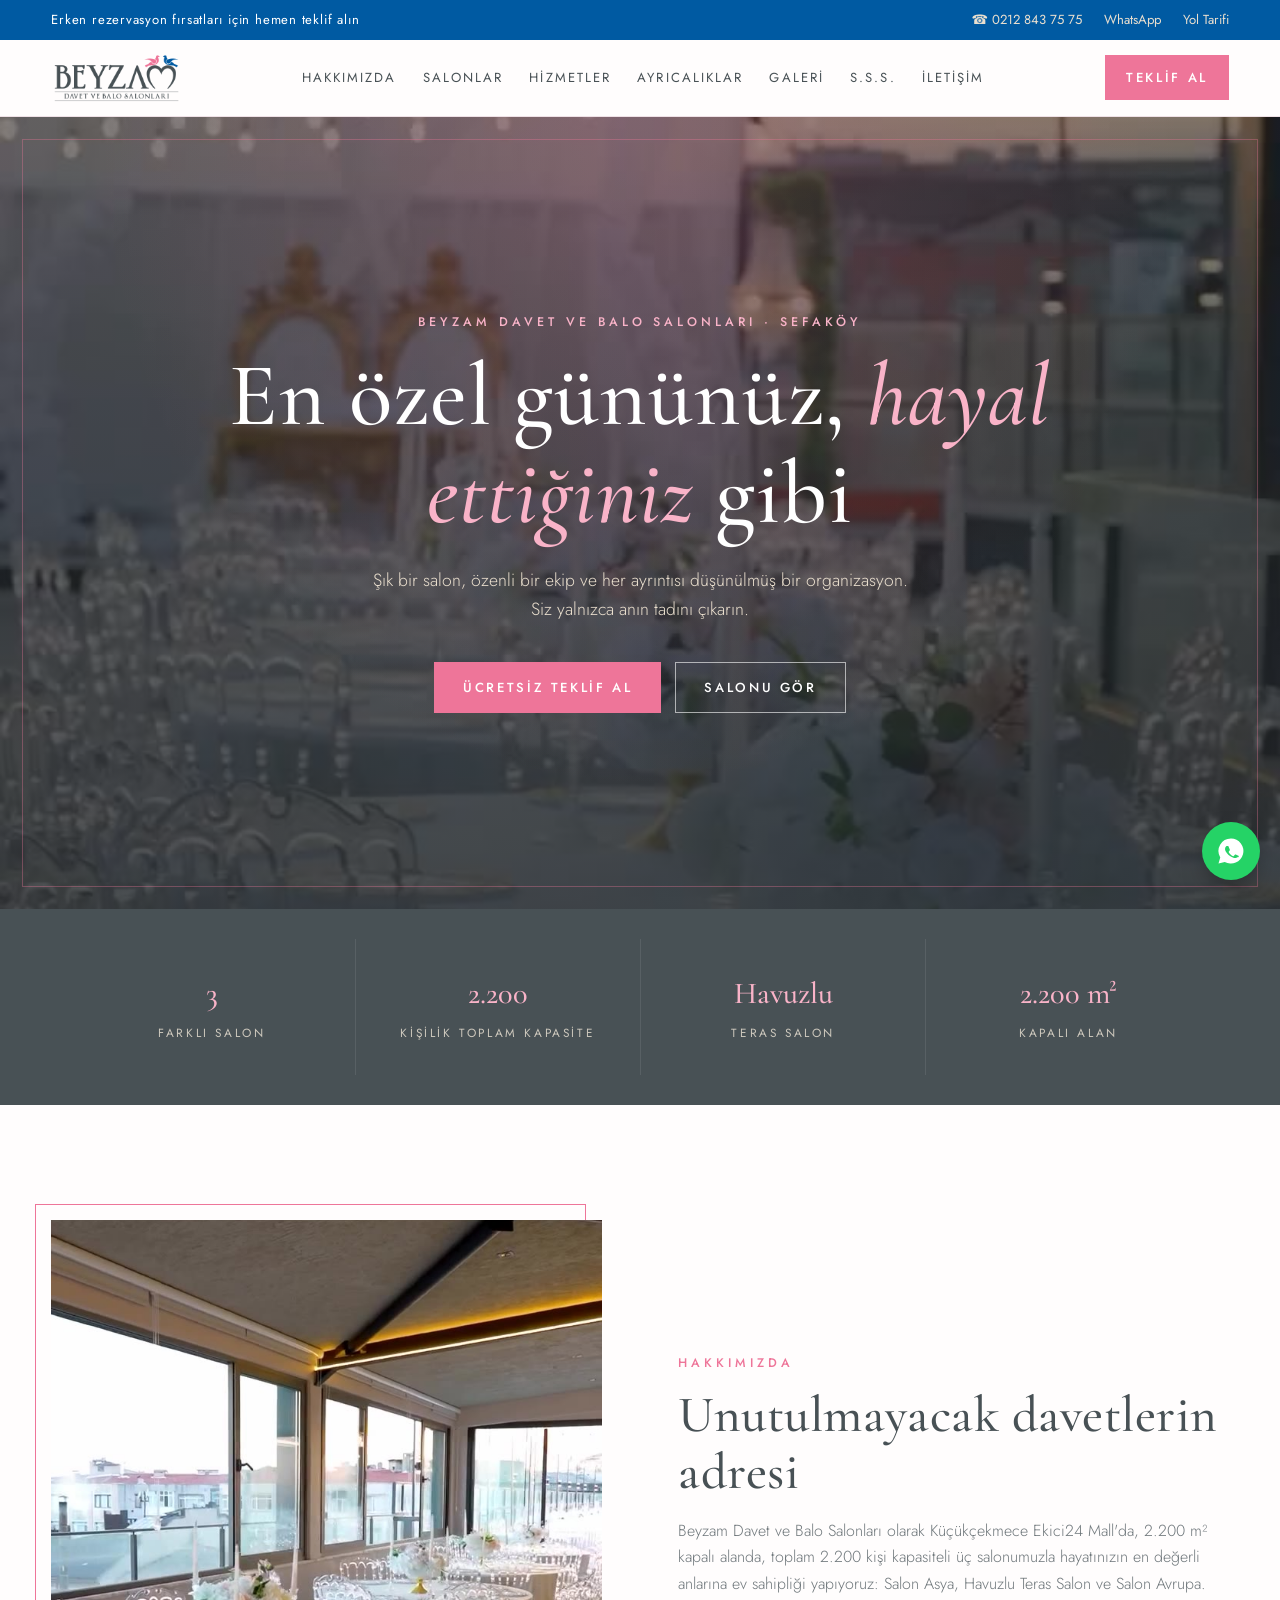
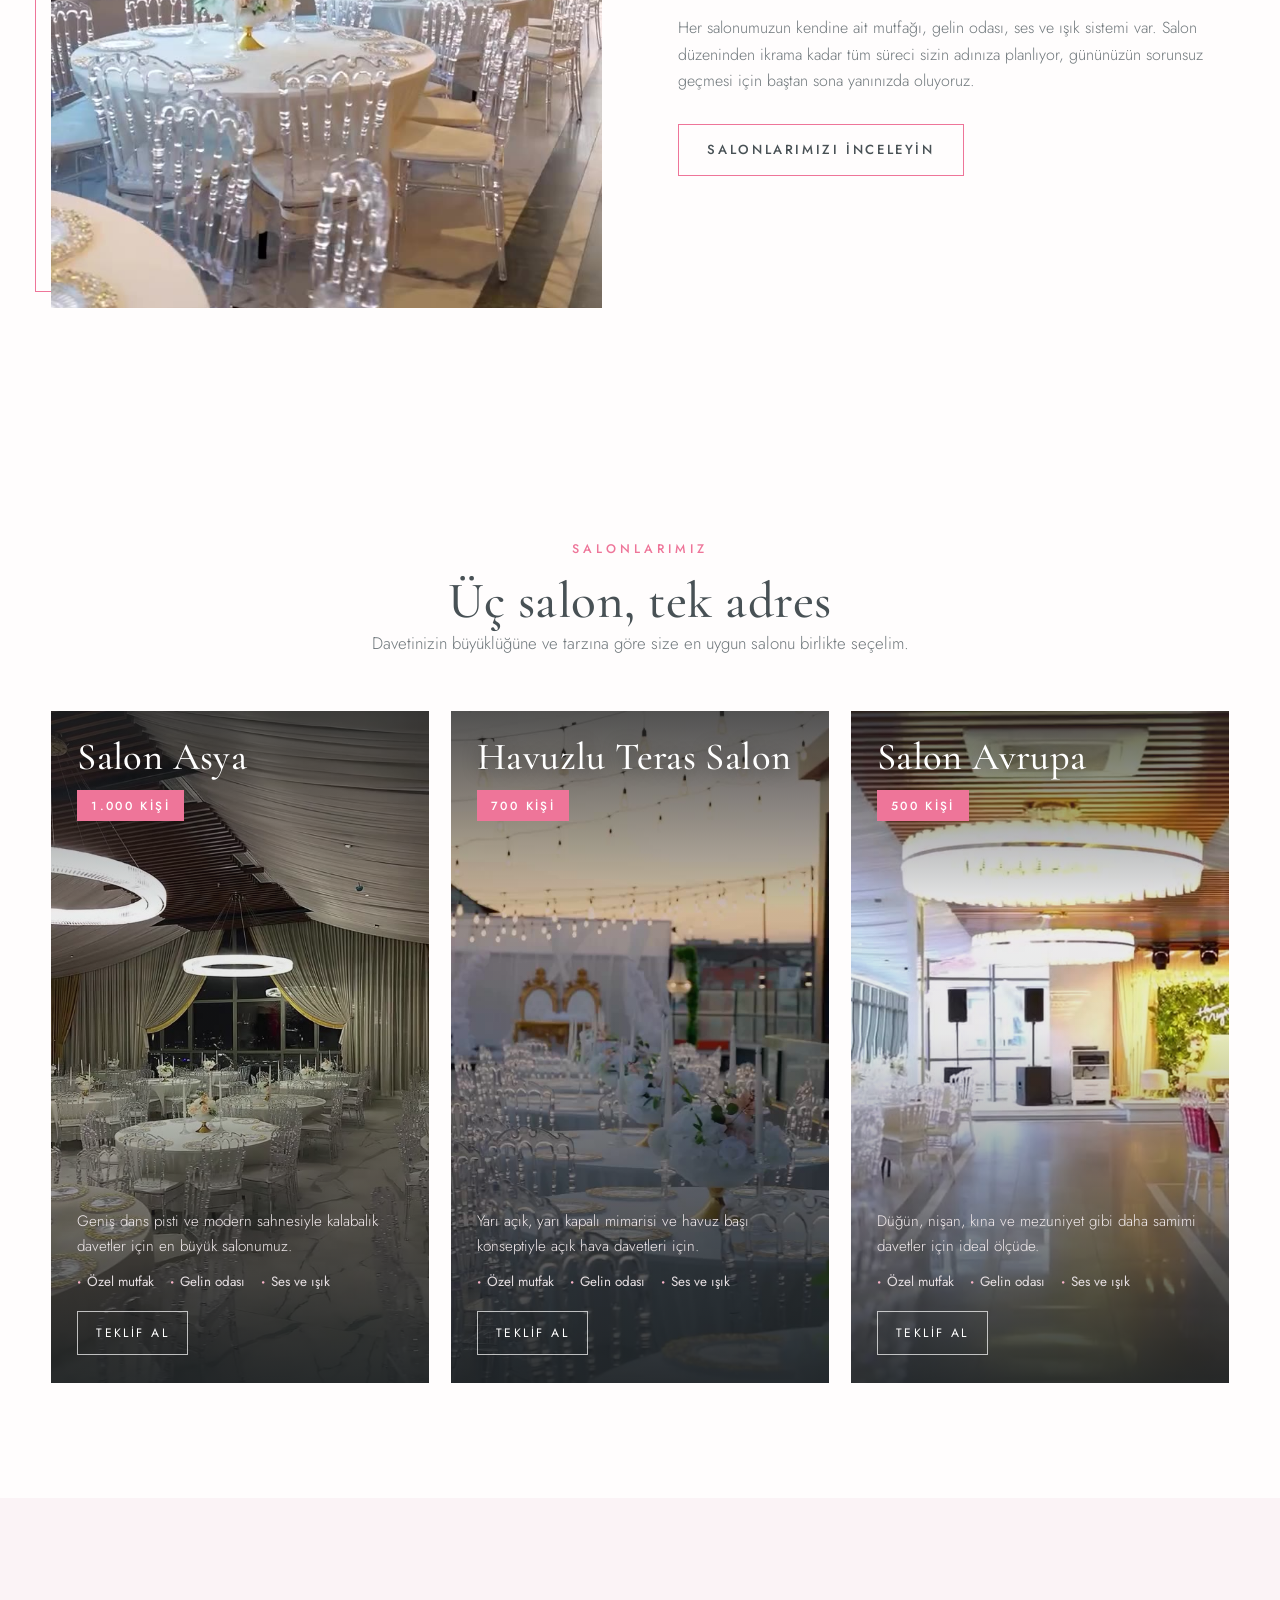
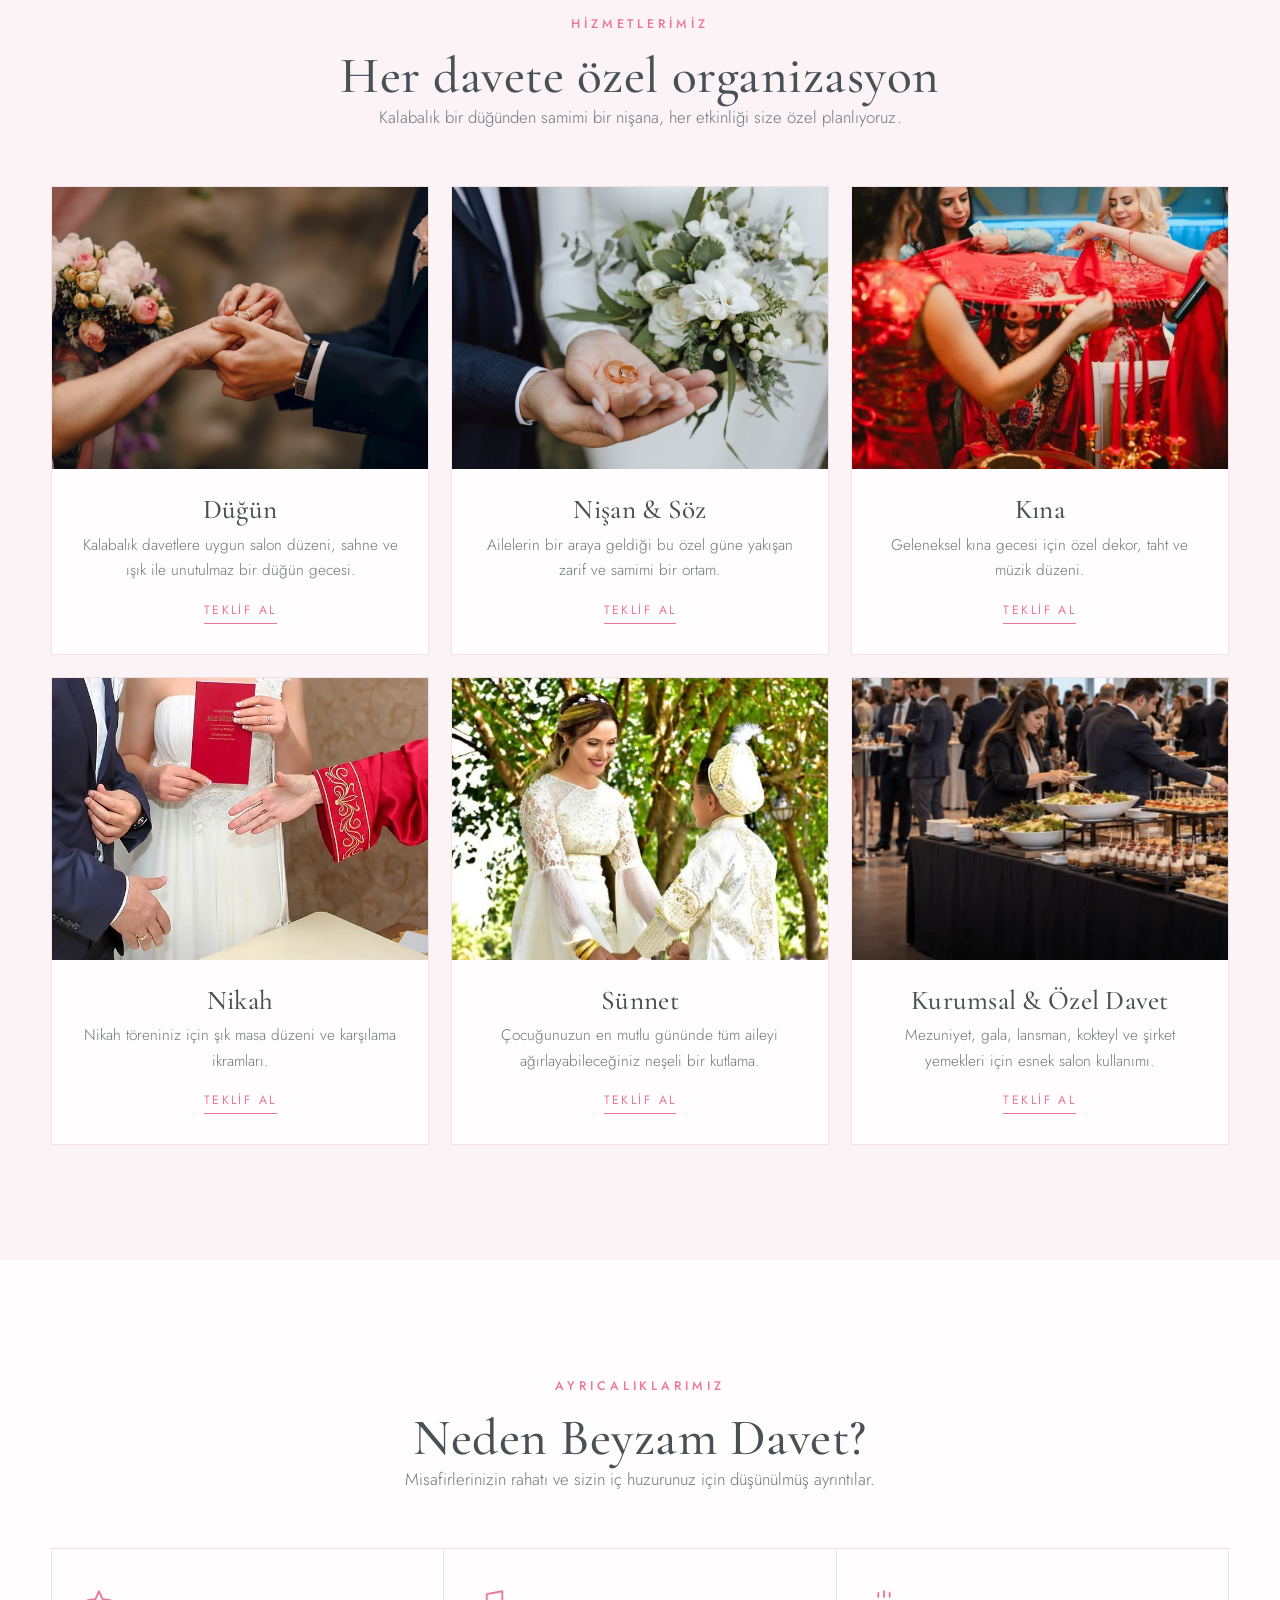
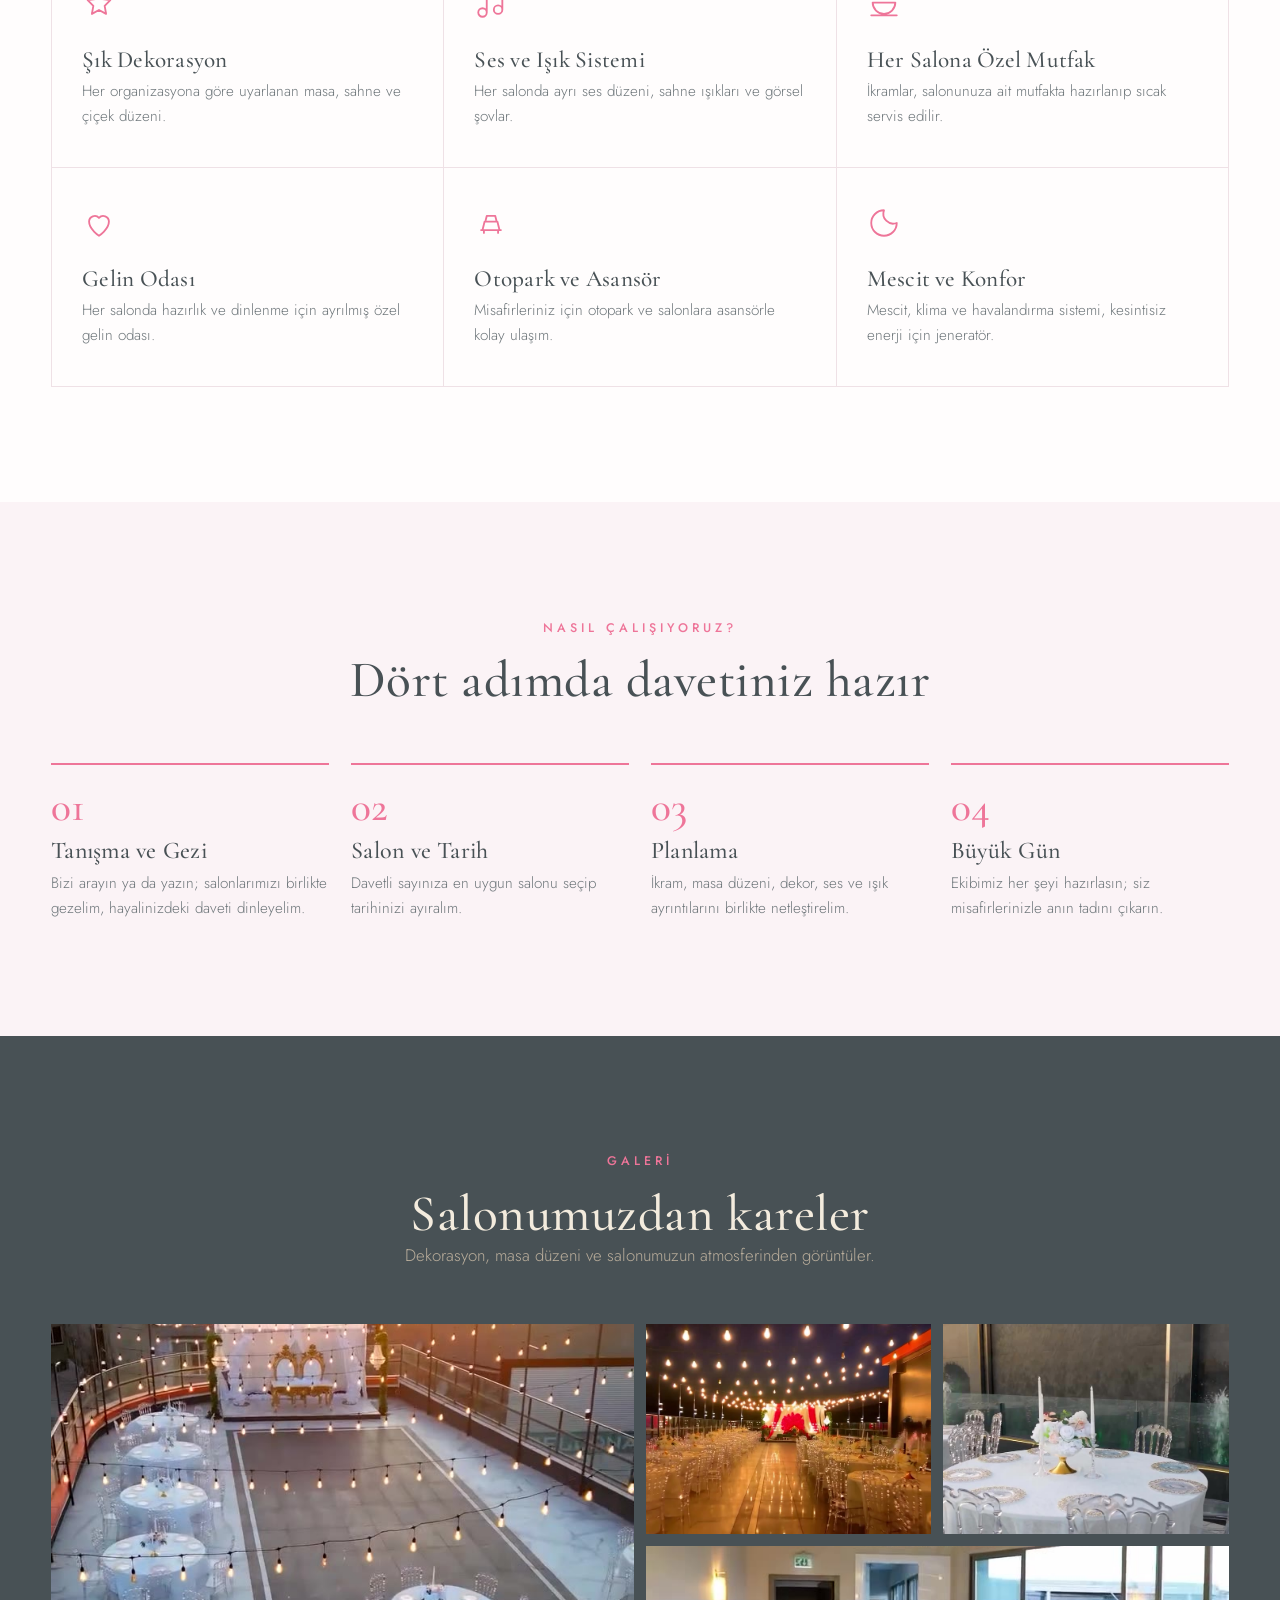
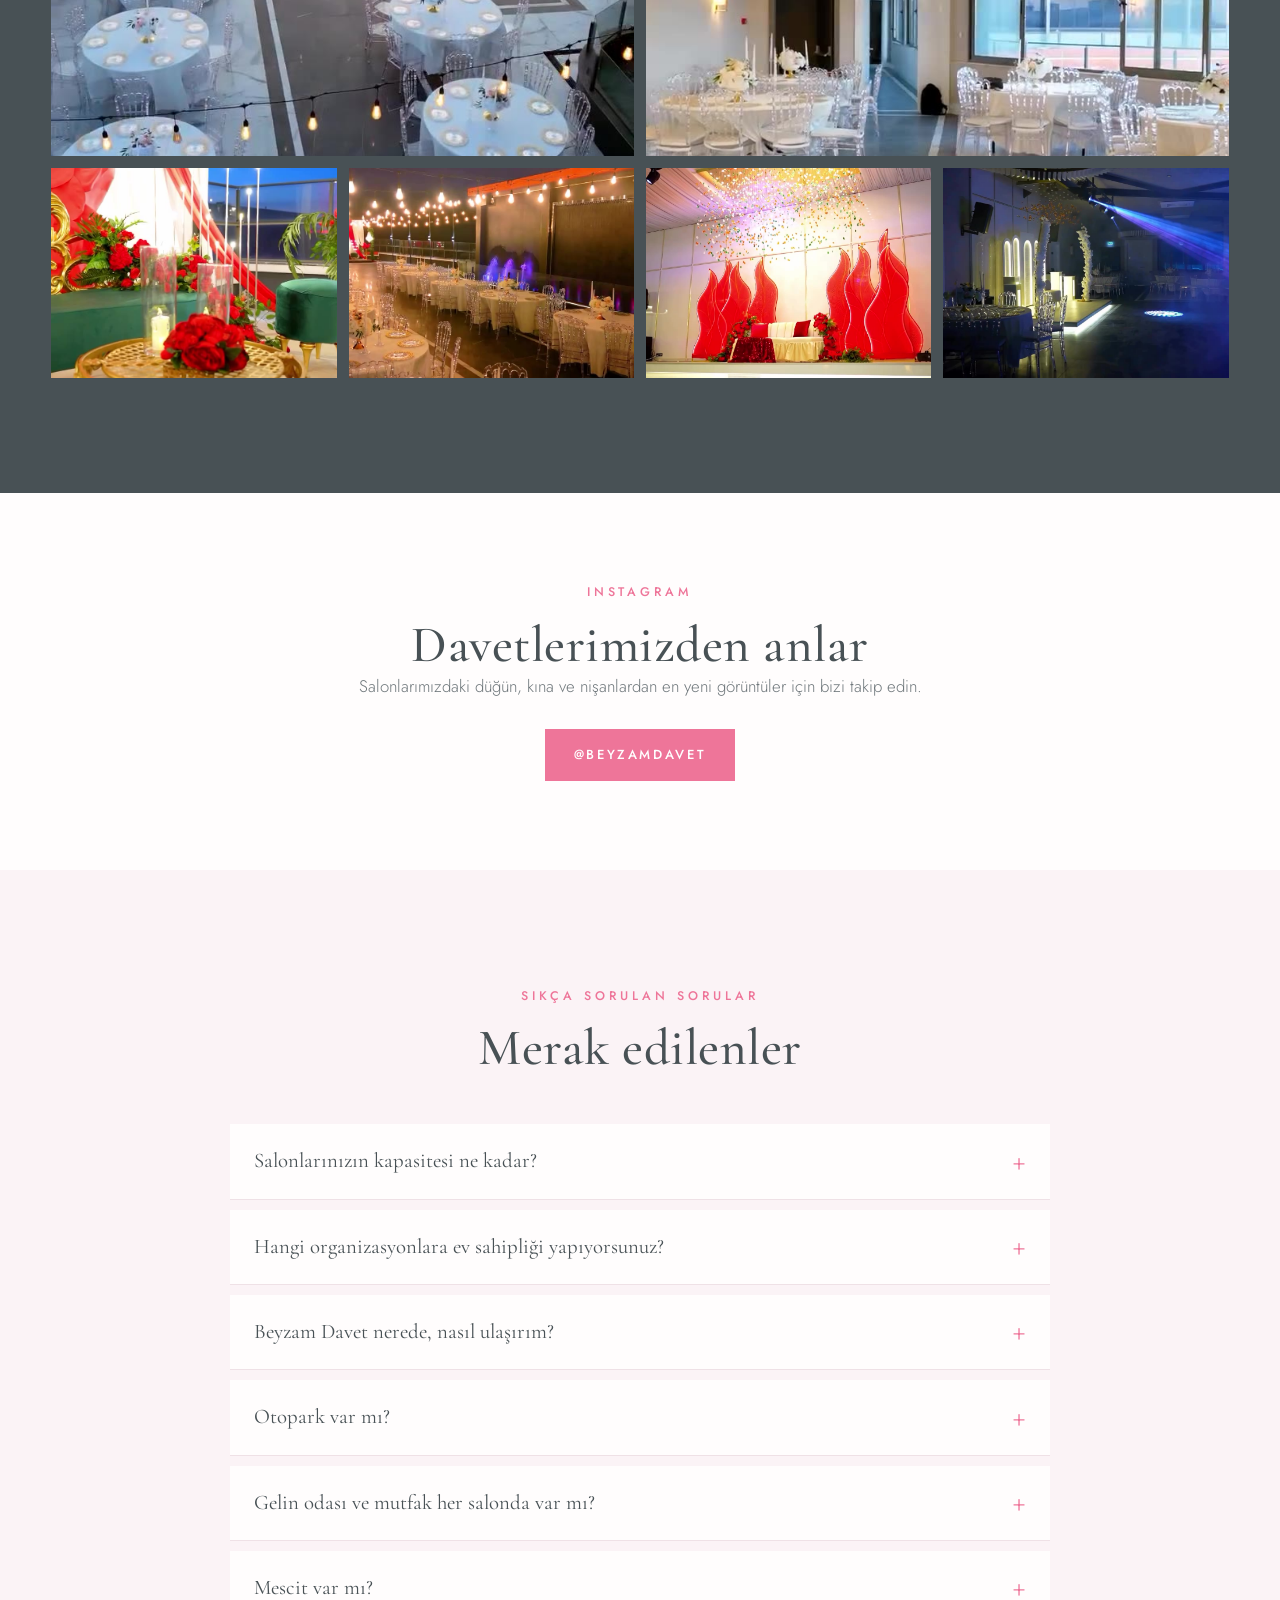
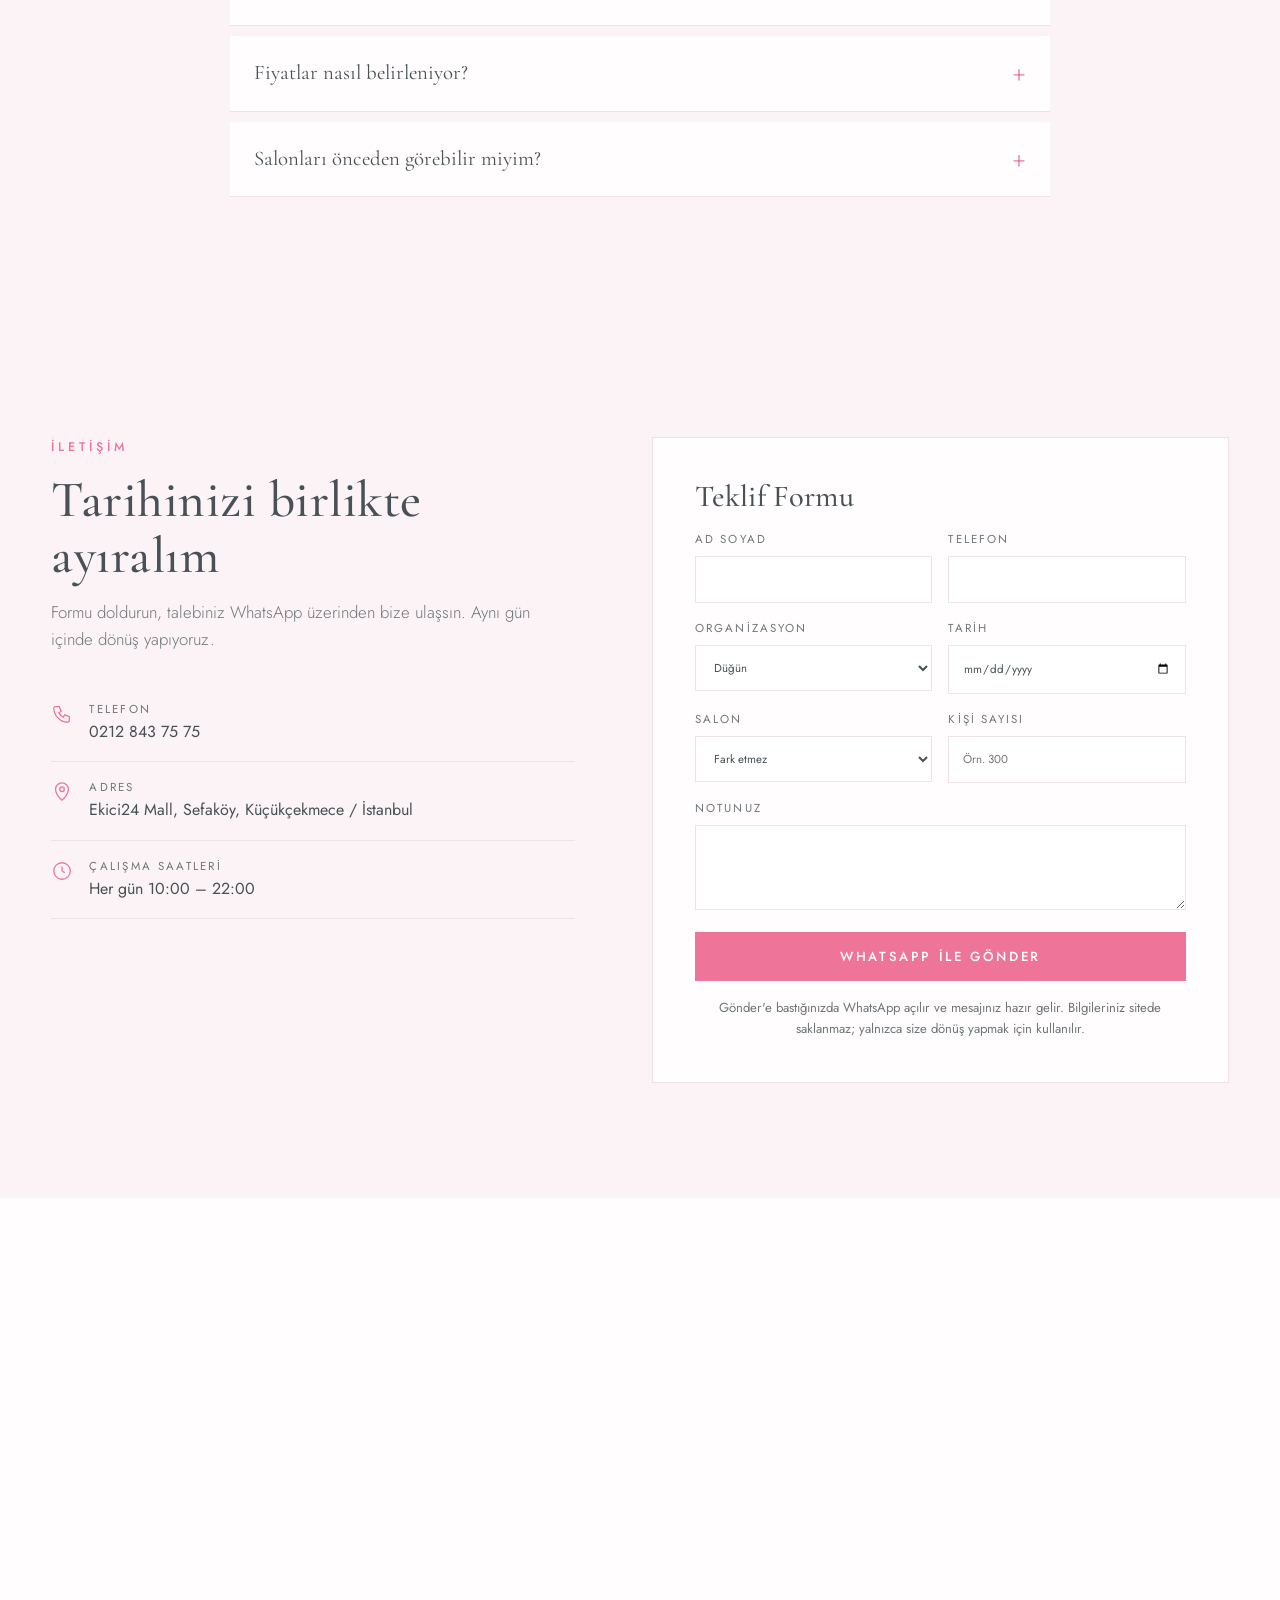
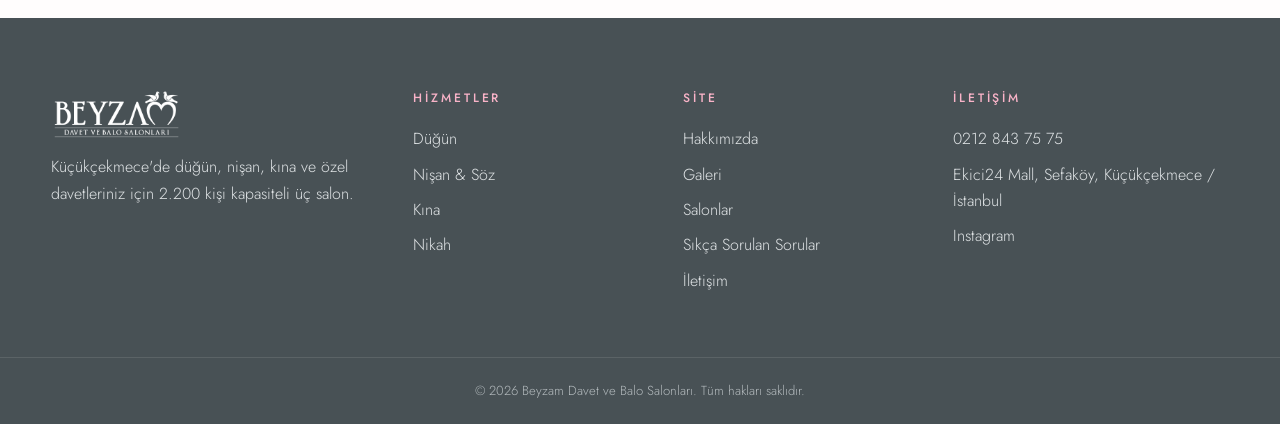
==== commit 01d411eb: "SEO etiketleri, yapılandırılmış veri, site haritası, süreç ve SSS bölümlerini ekle Co-Authored-By: C" ====
--- a/index.html
+++ b/index.html
@@ -3,13 +3,29 @@
 <head>
 <meta charset="utf-8">
 <meta name="viewport" content="width=device-width, initial-scale=1">
-<title>Beyzam Davet ve Balo Salonları | Düğün, Nişan, Kına</title>
-<meta name="description" content="Beyzam Davet ve Balo Salonları, Sefaköy Ekici24: Salon Asya (1.000 kişi), Havuzlu Teras Salon (700 kişi) ve Salon Avrupa (500 kişi). Düğün, nişan, kına için teklif alın.">
+<title>Beyzam Davet ve Balo Salonları | Sefaköy Küçükçekmece Düğün Salonu</title>
+<meta name="description" content="Beyzam Davet ve Balo Salonları, Sefaköy Ekici24: 1.000 kişilik Salon Asya, Havuzlu Teras Salon ve Salon Avrupa. Düğün, nişan, kına için hemen teklif alın.">
+<meta name="keywords" content="Beyzam Davet, Beyzam Davet Salonları, Beyzam Düğün Salonu, Sefaköy düğün salonu, Küçükçekmece düğün salonu, Ekici24 düğün salonu, havuzlu teras düğün, kına salonu, nişan salonu, balo salonu İstanbul">
+<meta name="robots" content="index, follow, max-image-preview:large">
+<meta name="theme-color" content="#485155">
+<meta name="geo.region" content="TR-34">
+<meta name="geo.placename" content="Küçükçekmece, İstanbul">
 <link rel="canonical" href="https://beyzamdavet.com/">
-<meta property="og:title" content="Beyzam Davet | Düğün, Nişan ve Kına Salonu">
-<meta property="og:description" content="En özel gününüz için şık bir salon, özenli bir ekip.">
+<meta property="og:locale" content="tr_TR">
+<meta property="og:site_name" content="Beyzam Davet ve Balo Salonları">
 <meta property="og:type" content="website">
 <meta property="og:url" content="https://beyzamdavet.com/">
+<meta property="og:title" content="Beyzam Davet ve Balo Salonları | Sefaköy Küçükçekmece Düğün Salonu">
+<meta property="og:description" content="Beyzam Davet ve Balo Salonları, Sefaköy Ekici24: 1.000 kişilik Salon Asya, Havuzlu Teras Salon ve Salon Avrupa. Düğün, nişan, kına için hemen teklif alın.">
+<meta property="og:image" content="https://beyzamdavet.com/img/og.jpg">
+<meta property="og:image:width" content="1200">
+<meta property="og:image:height" content="630">
+<meta name="twitter:card" content="summary_large_image">
+<meta name="twitter:title" content="Beyzam Davet ve Balo Salonları | Sefaköy Küçükçekmece Düğün Salonu">
+<meta name="twitter:description" content="Beyzam Davet ve Balo Salonları, Sefaköy Ekici24: 1.000 kişilik Salon Asya, Havuzlu Teras Salon ve Salon Avrupa. Düğün, nişan, kına için hemen teklif alın.">
+<meta name="twitter:image" content="https://beyzamdavet.com/img/og.jpg">
+<script type="application/ld+json">[{"@context": "https://schema.org", "@type": ["EventVenue", "LocalBusiness"], "@id": "https://beyzamdavet.com/#salon", "name": "Beyzam Davet ve Balo Salonları", "alternateName": ["Beyzam Davet", "Beyzam Davet Salonları", "Beyzam Düğün Salonu"], "description": "Beyzam Davet ve Balo Salonları, Sefaköy Ekici24: 1.000 kişilik Salon Asya, Havuzlu Teras Salon ve Salon Avrupa. Düğün, nişan, kına için hemen teklif alın.", "url": "https://beyzamdavet.com/", "image": ["https://beyzamdavet.com/img/og.jpg", "https://beyzamdavet.com/img/salon-asya.jpg", "https://beyzamdavet.com/img/hero.jpg"], "logo": "https://beyzamdavet.com/img/logo.png", "telephone": "+902128437575", "address": {"@type": "PostalAddress", "streetAddress": "Ekici24 Mall, Sefaköy", "addressLocality": "Küçükçekmece", "addressRegion": "İstanbul", "addressCountry": "TR"}, "areaServed": "İstanbul", "maximumAttendeeCapacity": 2200, "sameAs": ["https://www.instagram.com/beyzamdavet/"], "contactPoint": [{"@type": "ContactPoint", "telephone": "+902128437575", "contactType": "reservations", "availableLanguage": "Turkish"}, {"@type": "ContactPoint", "telephone": "+905388177838", "contactType": "customer service", "availableLanguage": "Turkish"}], "amenityFeature": [{"@type": "LocationFeatureSpecification", "name": "Otopark", "value": true}, {"@type": "LocationFeatureSpecification", "name": "Asansör", "value": true}, {"@type": "LocationFeatureSpecification", "name": "Mescit", "value": true}, {"@type": "LocationFeatureSpecification", "name": "Gelin odası", "value": true}, {"@type": "LocationFeatureSpecification", "name": "Salona özel mutfak", "value": true}, {"@type": "LocationFeatureSpecification", "name": "Klima ve havalandırma", "value": true}, {"@type": "LocationFeatureSpecification", "name": "Jeneratör", "value": true}, {"@type": "LocationFeatureSpecification", "name": "Ses ve ışık sistemi", "value": true}, {"@type": "LocationFeatureSpecification", "name": "Havuzlu teras", "value": true}], "containsPlace": [{"@type": "EventVenue", "name": "Salon Asya", "maximumAttendeeCapacity": 1000}, {"@type": "EventVenue", "name": "Havuzlu Teras Salon", "maximumAttendeeCapacity": 700}, {"@type": "EventVenue", "name": "Salon Avrupa", "maximumAttendeeCapacity": 500}]}, {"@context": "https://schema.org", "@type": "WebSite", "name": "Beyzam Davet ve Balo Salonları", "alternateName": "Beyzam Davet", "url": "https://beyzamdavet.com/", "inLanguage": "tr"}, {"@context": "https://schema.org", "@type": "FAQPage", "mainEntity": [{"@type": "Question", "name": "Salonlarınızın kapasitesi ne kadar?", "acceptedAnswer": {"@type": "Answer", "text": "Üç salonumuz var: Salon Asya 1.000 kişi, Havuzlu Teras Salon 700 kişi ve Salon Avrupa 500 kişi ağırlıyor. Toplam kapasitemiz yaklaşık 2.200 kişi."}}, {"@type": "Question", "name": "Hangi organizasyonlara ev sahipliği yapıyorsunuz?", "acceptedAnswer": {"@type": "Answer", "text": "Düğün, nişan, söz, kına gecesi, nikah, sünnet düğünü, mezuniyet, kurumsal davet, şirket yemeği, gala, lansman ve kokteyl organizasyonları düzenliyoruz."}}, {"@type": "Question", "name": "Beyzam Davet nerede, nasıl ulaşırım?", "acceptedAnswer": {"@type": "Answer", "text": "İstanbul Küçükçekmece'de, Sefaköy merkezdeki Ekici24 Mall içindeyiz. Sayfadaki haritadan ya da “Yol Tarifi” bağlantısından konumumuza ulaşabilirsiniz."}}, {"@type": "Question", "name": "Otopark var mı?", "acceptedAnswer": {"@type": "Answer", "text": "Evet, tesisimizde misafirleriniz için otopark ve salonlara ulaşım için asansör bulunuyor."}}, {"@type": "Question", "name": "Gelin odası ve mutfak her salonda var mı?", "acceptedAnswer": {"@type": "Answer", "text": "Evet. Her salonumuzun kendine ait mutfağı, gelin odası, ses sistemi ve ışık sistemi var."}}, {"@type": "Question", "name": "Mescit var mı?", "acceptedAnswer": {"@type": "Answer", "text": "Evet, tesisimizde mescit ile bay ve bayan için ayrı lavabolar bulunuyor."}}, {"@type": "Question", "name": "Fiyatlar nasıl belirleniyor?", "acceptedAnswer": {"@type": "Answer", "text": "Fiyat; seçtiğiniz salona, tarihe, kişi sayısına ve ikram tercihinize göre değişiyor. Teklif formunu doldurun ya da WhatsApp'tan yazın, size özel teklifimizi iletelim."}}, {"@type": "Question", "name": "Salonları önceden görebilir miyim?", "acceptedAnswer": {"@type": "Answer", "text": "Elbette. Bizi arayarak ya da WhatsApp'tan yazarak randevu oluşturabilir, salonlarımızı yerinde gezebilirsiniz."}}]}]</script>
+<link rel="apple-touch-icon" href="img/favicon.png">
 <link rel="icon" type="image/png" href="img/favicon.png">
 <link rel="preconnect" href="https://fonts.googleapis.com">
 <link rel="preconnect" href="https://fonts.gstatic.com" crossorigin>
@@ -51,7 +67,7 @@
 .logo{font-family:var(--serif);font-size:1.75rem;font-weight:600;letter-spacing:.04em}
 .logo img{height:52px;width:auto}
 .logo span{color:var(--gold);font-style:italic;font-weight:500}
-.menu{display:flex;gap:30px;list-style:none;font-size:.82rem;letter-spacing:.16em;text-transform:uppercase}
+.menu{display:flex;gap:26px;list-style:none;font-size:.82rem;letter-spacing:.16em;text-transform:uppercase}
 .menu a{padding:6px 0;border-bottom:1px solid transparent;transition:.2s}
 .menu a:hover{color:var(--gold);border-color:var(--gold)}
 .nav .btn{padding:11px 20px}
@@ -125,6 +141,25 @@
 .perk h3{font-size:1.45rem;margin-bottom:6px}
 .perk p{color:var(--muted);font-size:.95rem;font-weight:300}
 
+/* süreç */
+.stepgrid{list-style:none;display:grid;grid-template-columns:repeat(4,1fr);gap:22px;margin-top:54px;text-align:left}
+.stepgrid li{border-top:2px solid var(--gold);padding-top:22px}
+.stepgrid b{font-family:var(--serif);font-size:2.6rem;font-weight:500;color:var(--gold);line-height:1}
+.stepgrid h3{font-size:1.5rem;margin:10px 0 6px}
+.stepgrid p{color:var(--muted);font-size:.95rem;font-weight:300}
+.steps{background:var(--cream)}
+/* instagram + sss */
+.insta{padding:clamp(56px,7vw,90px) 0}
+.faq{background:var(--cream)}
+.faqlist{max-width:820px;margin:48px auto 0}
+.faq details{border-bottom:1px solid var(--line);background:var(--paper);padding:0 24px;margin-bottom:10px}
+.faq summary{cursor:pointer;list-style:none;padding:20px 30px 20px 0;font-family:var(--serif);font-size:1.3rem;position:relative}
+.faq summary::-webkit-details-marker{display:none}
+.faq summary::after{content:"+";position:absolute;right:0;top:50%;transform:translateY(-50%);color:var(--gold);font-family:var(--sans);font-size:1.5rem;font-weight:300}
+.faq details[open] summary::after{content:"–"}
+.faq details p{color:var(--muted);padding:0 0 22px;font-weight:300}
+.offer{background:var(--paper)}
+
 /* galeri */
 .gallery{background:var(--ink);color:#f3ebdd}
 .gallery .lead{color:#b9ad9b}
@@ -189,7 +224,7 @@
   .menu a{display:block;padding:16px 4%;border-bottom:1px solid var(--line)}
   .burger{display:block}.nav .btn{display:none}
   .about .wrap,.offer .wrap{grid-template-columns:1fr}
-  .grid3,.quotes,.perks{grid-template-columns:1fr 1fr}
+  .grid3,.quotes,.perks,.stepgrid{grid-template-columns:1fr 1fr}
   .gal{grid-template-columns:repeat(2,1fr);grid-auto-rows:170px}
   footer .wrap{grid-template-columns:1fr 1fr}
   .strip .wrap{grid-template-columns:1fr 1fr}
@@ -198,7 +233,7 @@
 }
 @media (max-width:620px){
   .topbar .links{display:none}.topbar .wrap{justify-content:center}
-  .grid3,.quotes,.perks{grid-template-columns:1fr}
+  .grid3,.quotes,.perks,.stepgrid{grid-template-columns:1fr}
   form{grid-template-columns:1fr}
   footer .wrap{grid-template-columns:1fr}
   .hero video.bg{position:absolute;inset:0;width:100%;height:100%;object-fit:cover;z-index:0}
@@ -236,6 +271,7 @@
       <li><a href="#hizmetler">Hizmetler</a></li>
       <li><a href="#ayricaliklar">Ayrıcalıklar</a></li>
       <li><a href="#galeri">Galeri</a></li>
+      <li><a href="#sss">S.S.S.</a></li>
       <li><a href="#iletisim">İletişim</a></li>
     </ul>
     <a href="#iletisim" class="btn fill">Teklif Al</a>
@@ -247,7 +283,7 @@
 <section class="hero" id="hero">
   <video class="bg" id="herovid" autoplay muted loop playsinline preload="metadata"></video>
   <div class="wrap">
-    <span class="eyebrow">Düğün · Nişan · Kına · Nikah</span>
+    <span class="eyebrow">Beyzam Davet ve Balo Salonları · Sefaköy</span>
     <h1>En özel gününüz, <em>hayal ettiğiniz</em> gibi</h1>
     <p>Şık bir salon, özenli bir ekip ve her ayrıntısı düşünülmüş bir organizasyon. Siz yalnızca anın tadını çıkarın.</p>
     <div class="cta">
@@ -306,6 +342,19 @@
   </div>
 </section>
 
+<section class="steps center" id="surec">
+  <div class="wrap">
+    <span class="eyebrow">Nasıl Çalışıyoruz?</span>
+    <h2>Dört adımda davetiniz hazır</h2>
+    <ol class="stepgrid">
+      <li class="reveal"><b>01</b><h3>Tanışma ve Gezi</h3><p>Bizi arayın ya da yazın; salonlarımızı birlikte gezelim, hayalinizdeki daveti dinleyelim.</p></li>
+      <li class="reveal"><b>02</b><h3>Salon ve Tarih</h3><p>Davetli sayınıza en uygun salonu seçip tarihinizi ayıralım.</p></li>
+      <li class="reveal"><b>03</b><h3>Planlama</h3><p>İkram, masa düzeni, dekor, ses ve ışık ayrıntılarını birlikte netleştirelim.</p></li>
+      <li class="reveal"><b>04</b><h3>Büyük Gün</h3><p>Ekibimiz her şeyi hazırlasın; siz misafirlerinizle anın tadını çıkarın.</p></li>
+    </ol>
+  </div>
+</section>
+
 <section class="gallery center" id="galeri">
   <div class="wrap">
     <span class="eyebrow">Galeri</span>
@@ -320,6 +369,22 @@
     <span class="eyebrow">Misafirlerimiz Ne Diyor?</span>
     <h2>Memnuniyetiniz önceliğimiz</h2>
     <div class="quotes" id="quotes"></div>
+  </div>
+</section>
+
+<section class="insta center">
+  <div class="wrap">
+    <span class="eyebrow">Instagram</span>
+    <h2>Davetlerimizden anlar</h2>
+    <p class="lead">Salonlarımızdaki düğün, kına ve nişanlardan en yeni görüntüler için bizi takip edin.</p>
+    <a class="btn fill" data-ig target="_blank" rel="noopener" style="margin-top:28px">@beyzamdavet</a>
+  </div>
+</section>
+
+<section class="faq" id="sss">
+  <div class="wrap">
+    <div class="center"><span class="eyebrow">Sıkça Sorulan Sorular</span><h2>Merak edilenler</h2></div>
+    <div class="faqlist"><details class="reveal"><summary>Salonlarınızın kapasitesi ne kadar?</summary><p>Üç salonumuz var: Salon Asya 1.000 kişi, Havuzlu Teras Salon 700 kişi ve Salon Avrupa 500 kişi ağırlıyor. Toplam kapasitemiz yaklaşık 2.200 kişi.</p></details><details class="reveal"><summary>Hangi organizasyonlara ev sahipliği yapıyorsunuz?</summary><p>Düğün, nişan, söz, kına gecesi, nikah, sünnet düğünü, mezuniyet, kurumsal davet, şirket yemeği, gala, lansman ve kokteyl organizasyonları düzenliyoruz.</p></details><details class="reveal"><summary>Beyzam Davet nerede, nasıl ulaşırım?</summary><p>İstanbul Küçükçekmece'de, Sefaköy merkezdeki Ekici24 Mall içindeyiz. Sayfadaki haritadan ya da “Yol Tarifi” bağlantısından konumumuza ulaşabilirsiniz.</p></details><details class="reveal"><summary>Otopark var mı?</summary><p>Evet, tesisimizde misafirleriniz için otopark ve salonlara ulaşım için asansör bulunuyor.</p></details><details class="reveal"><summary>Gelin odası ve mutfak her salonda var mı?</summary><p>Evet. Her salonumuzun kendine ait mutfağı, gelin odası, ses sistemi ve ışık sistemi var.</p></details><details class="reveal"><summary>Mescit var mı?</summary><p>Evet, tesisimizde mescit ile bay ve bayan için ayrı lavabolar bulunuyor.</p></details><details class="reveal"><summary>Fiyatlar nasıl belirleniyor?</summary><p>Fiyat; seçtiğiniz salona, tarihe, kişi sayısına ve ikram tercihinize göre değişiyor. Teklif formunu doldurun ya da WhatsApp'tan yazın, size özel teklifimizi iletelim.</p></details><details class="reveal"><summary>Salonları önceden görebilir miyim?</summary><p>Elbette. Bizi arayarak ya da WhatsApp'tan yazarak randevu oluşturabilir, salonlarımızı yerinde gezebilirsiniz.</p></details></div>
   </div>
 </section>
 
@@ -349,7 +414,7 @@
       <label>Kişi Sayısı<input name="kisi" type="number" min="1" placeholder="Örn. 300"></label>
       <label class="full">Notunuz<textarea name="not" rows="3"></textarea></label>
       <div class="full"><button class="btn fill" type="submit">WhatsApp ile Gönder</button></div>
-      <p class="note full">Gönder'e bastığınızda WhatsApp açılır ve mesajınız hazır gelir.</p>
+      <p class="note full">Gönder'e bastığınızda WhatsApp açılır ve mesajınız hazır gelir. Bilgileriniz sitede saklanmaz; yalnızca size dönüş yapmak için kullanılır.</p>
     </form>
   </div>
 </section>
@@ -364,7 +429,7 @@
       <p>Küçükçekmece'de düğün, nişan, kına ve özel davetleriniz için 2.200 kişi kapasiteli üç salon.</p>
     </div>
     <div><h4>Hizmetler</h4><ul><li><a href="#hizmetler">Düğün</a></li><li><a href="#hizmetler">Nişan &amp; Söz</a></li><li><a href="#hizmetler">Kına</a></li><li><a href="#hizmetler">Nikah</a></li></ul></div>
-    <div><h4>Site</h4><ul><li><a href="#hakkimizda">Hakkımızda</a></li><li><a href="#galeri">Galeri</a></li><li><a href="#salonlar">Salonlar</a></li><li><a href="#iletisim">İletişim</a></li></ul></div>
+    <div><h4>Site</h4><ul><li><a href="#hakkimizda">Hakkımızda</a></li><li><a href="#galeri">Galeri</a></li><li><a href="#salonlar">Salonlar</a></li><li><a href="#sss">Sıkça Sorulan Sorular</a></li><li><a href="#iletisim">İletişim</a></li></ul></div>
     <div><h4>İletişim</h4><ul><li><a data-tel data-f="phoneText"></a></li><li data-f="address"></li><li><a data-ig target="_blank" rel="noopener">Instagram</a></li></ul></div>
   </div>
   <div class="copy">© <span id="yil"></span> Beyzam Davet ve Balo Salonları. Tüm hakları saklıdır.</div>
@@ -395,7 +460,7 @@
   ["Kına","Geleneksel kına gecesi için özel dekor, taht ve müzik düzeni.","img/kina.jpg"],
   ["Nikah","Nikah töreniniz için şık masa düzeni ve karşılama ikramları.","img/nikah.jpg"],
   ["Sünnet","Çocuğunuzun en mutlu gününde tüm aileyi ağırlayabileceğiniz neşeli bir kutlama.","img/sunnet.jpg"],
-  ["Kurumsal & Özel Davet","Mezuniyet, yıl dönümü, iftar ve şirket yemekleri için esnek salon kullanımı.","img/kurumsal.jpg"]
+  ["Kurumsal & Özel Davet","Mezuniyet, gala, lansman, kokteyl ve şirket yemekleri için esnek salon kullanımı.","img/kurumsal.jpg"]
 ];
 const PERKS = [
   ["Şık Dekorasyon","Her organizasyona göre uyarlanan masa, sahne ve çiçek düzeni.","M12 3l2.500 5.500L20 9.300l-4 4 1 5.700-5-2.800-5 2.800 1-5.700-4-4 5.500-.800z"],
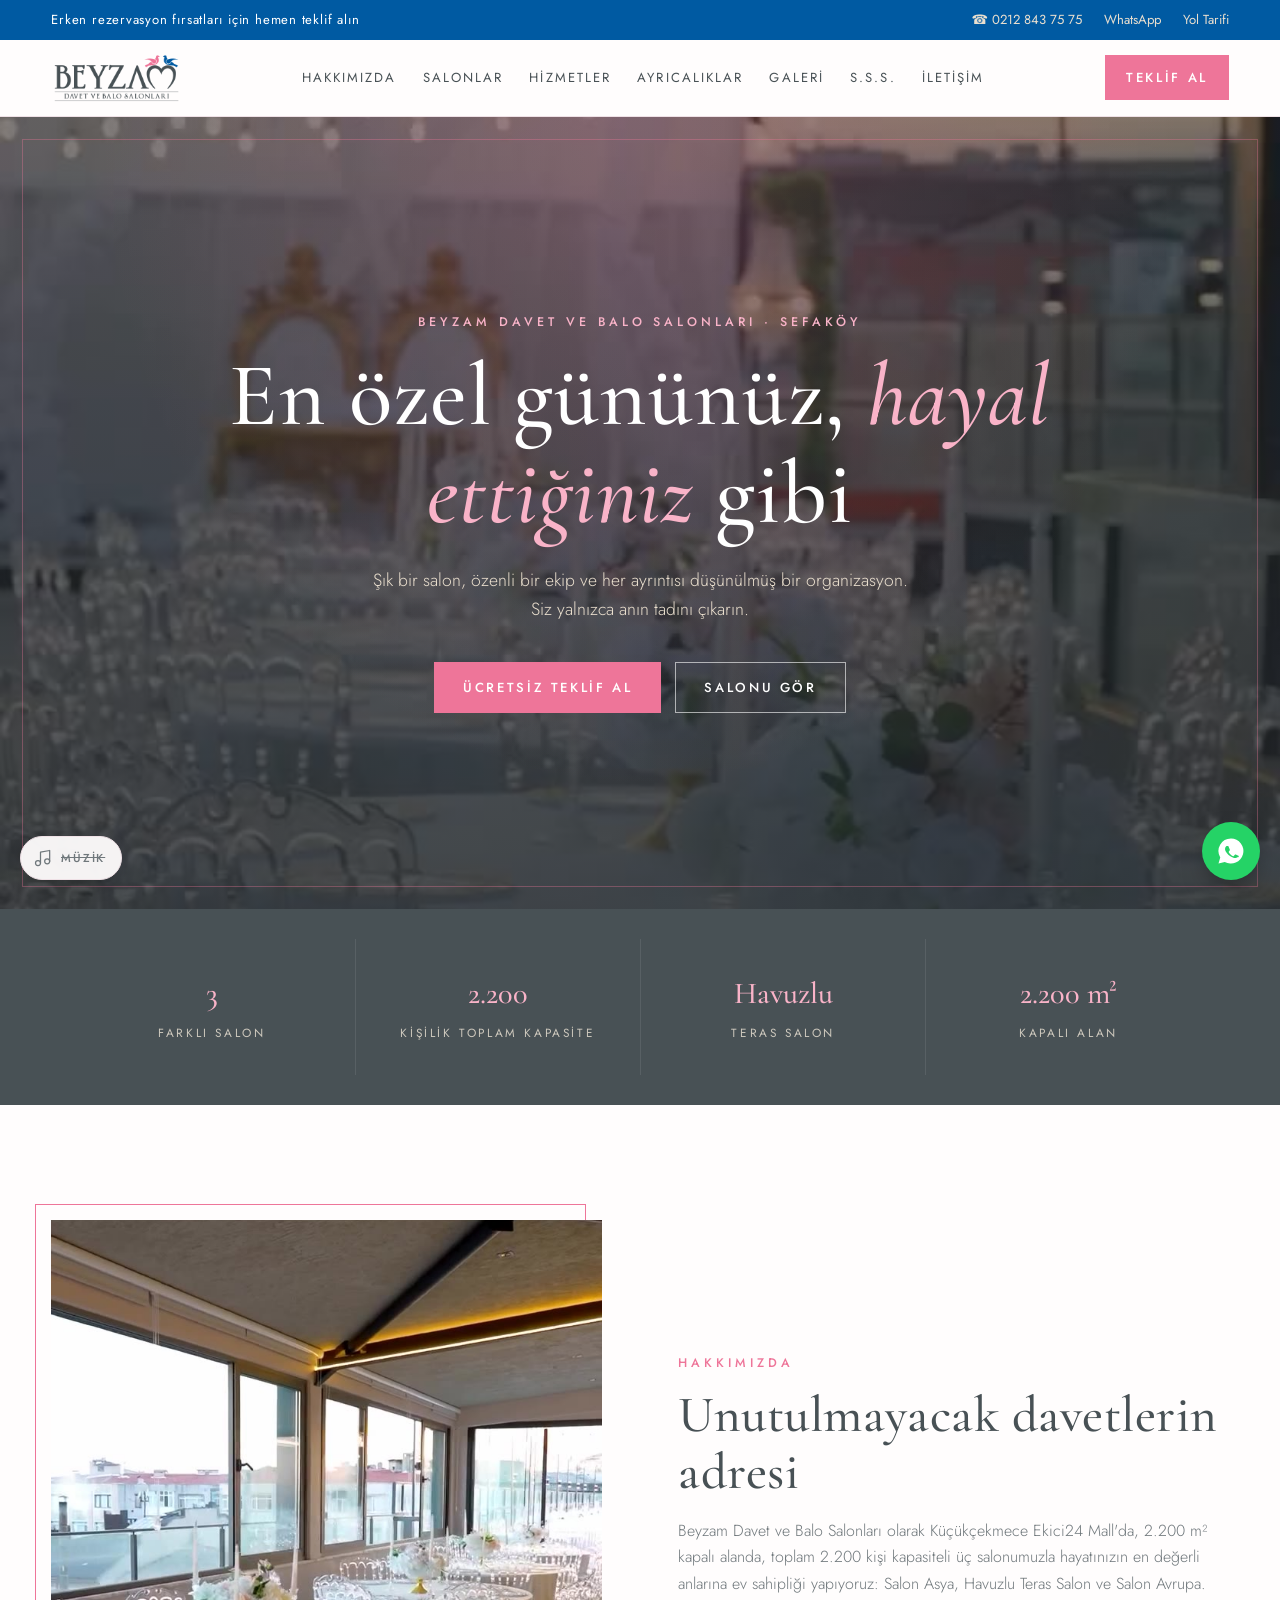
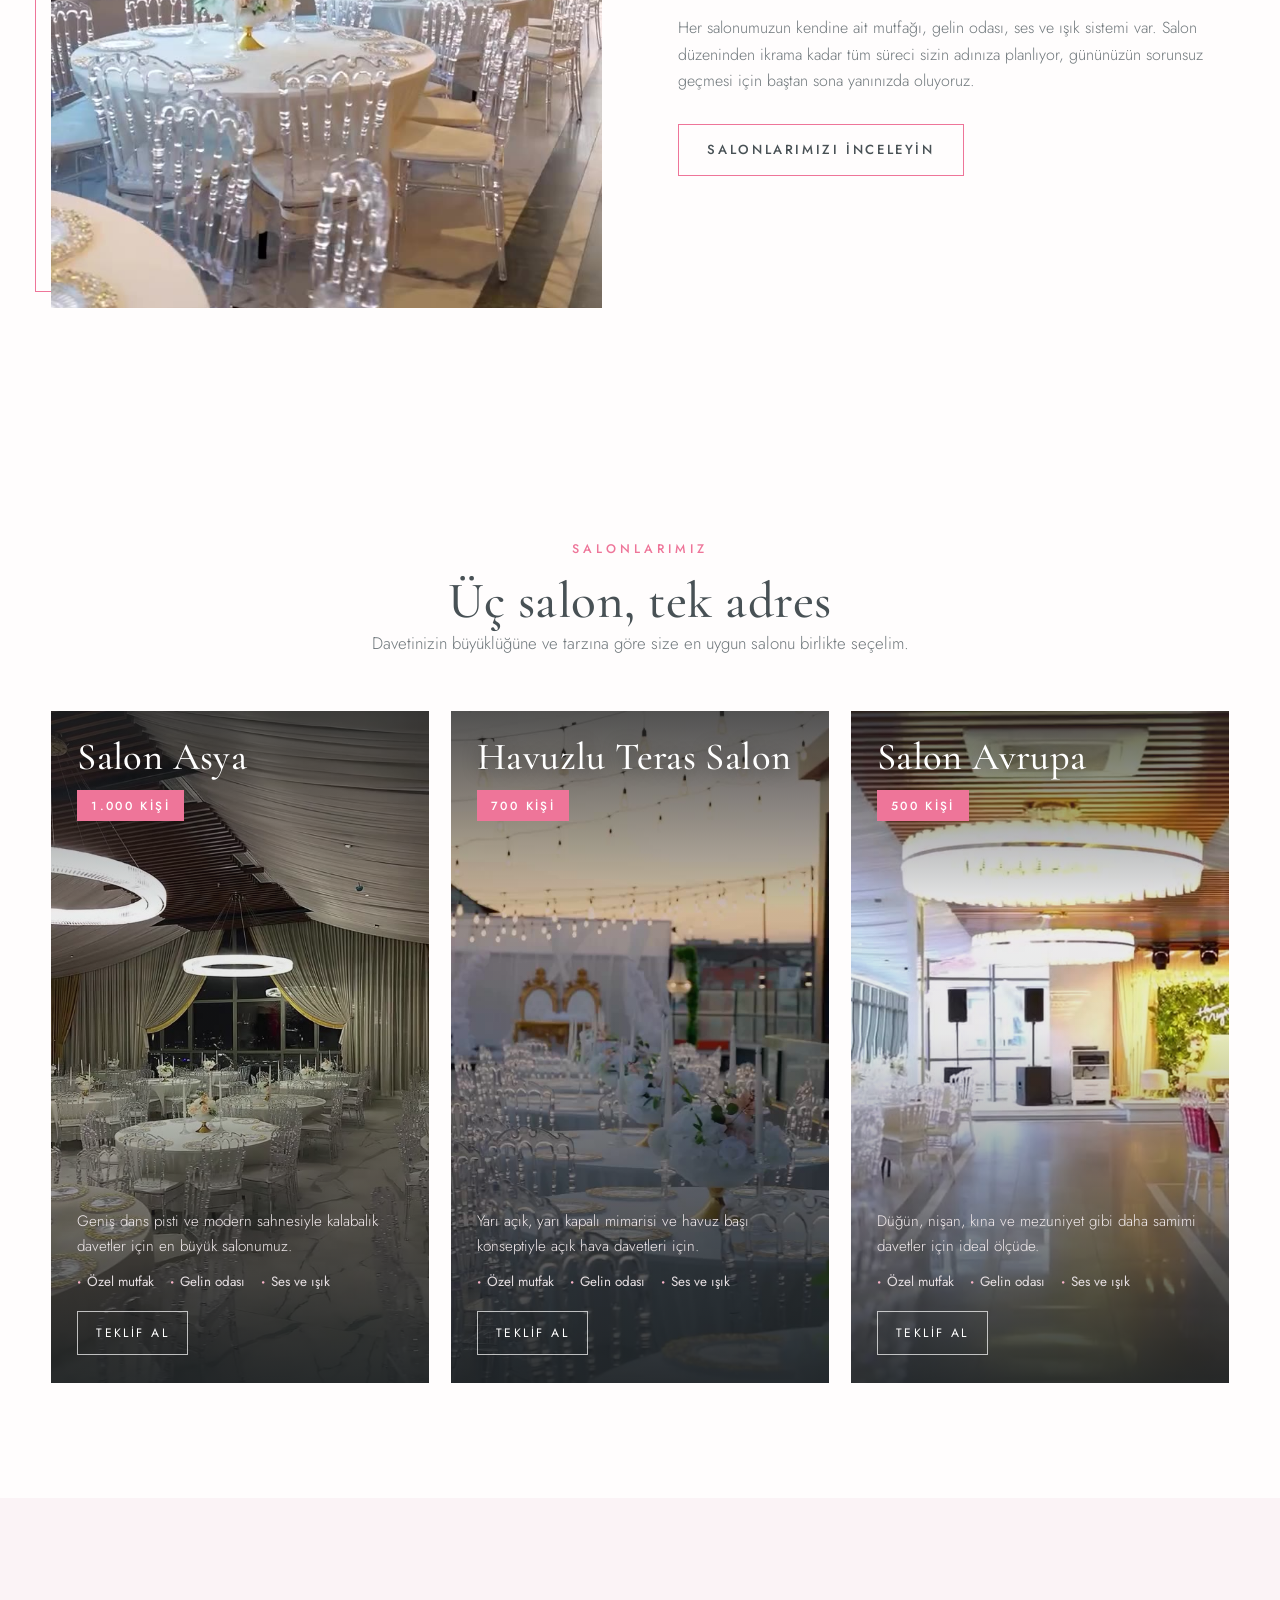
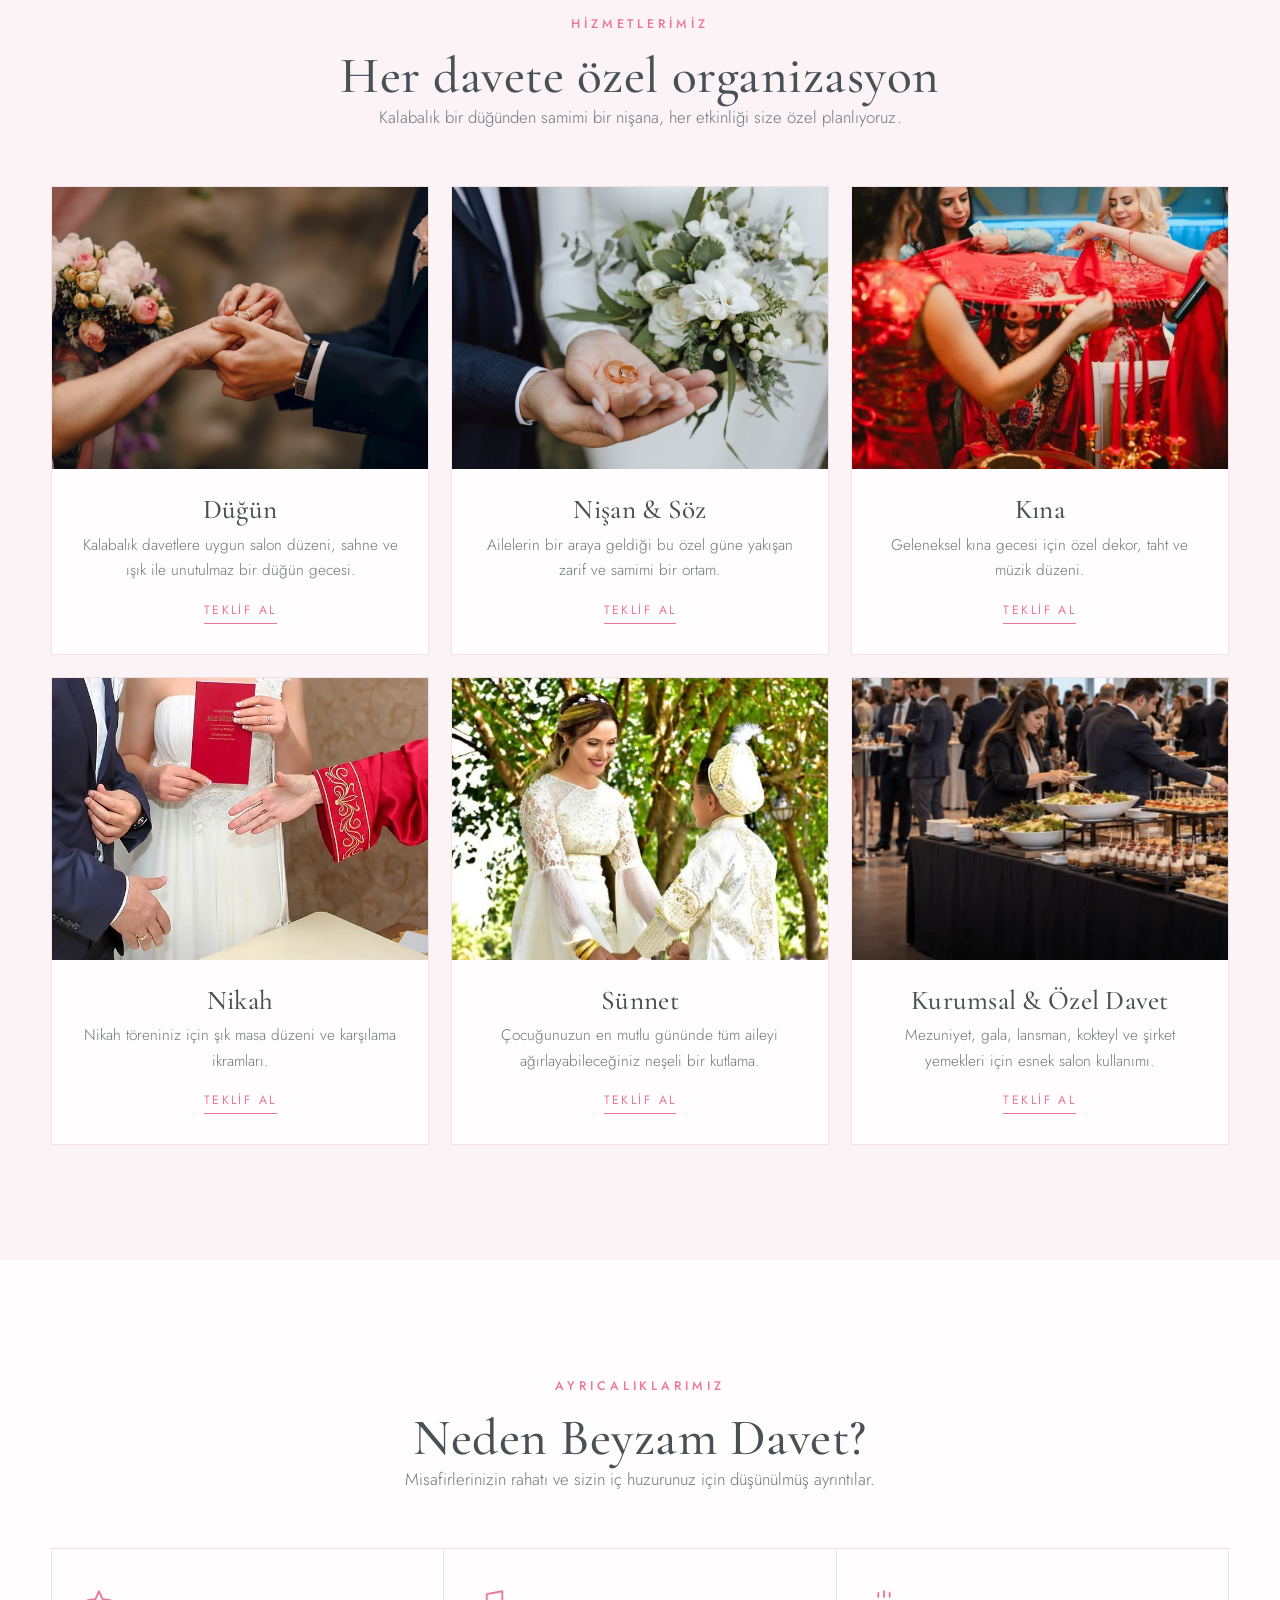
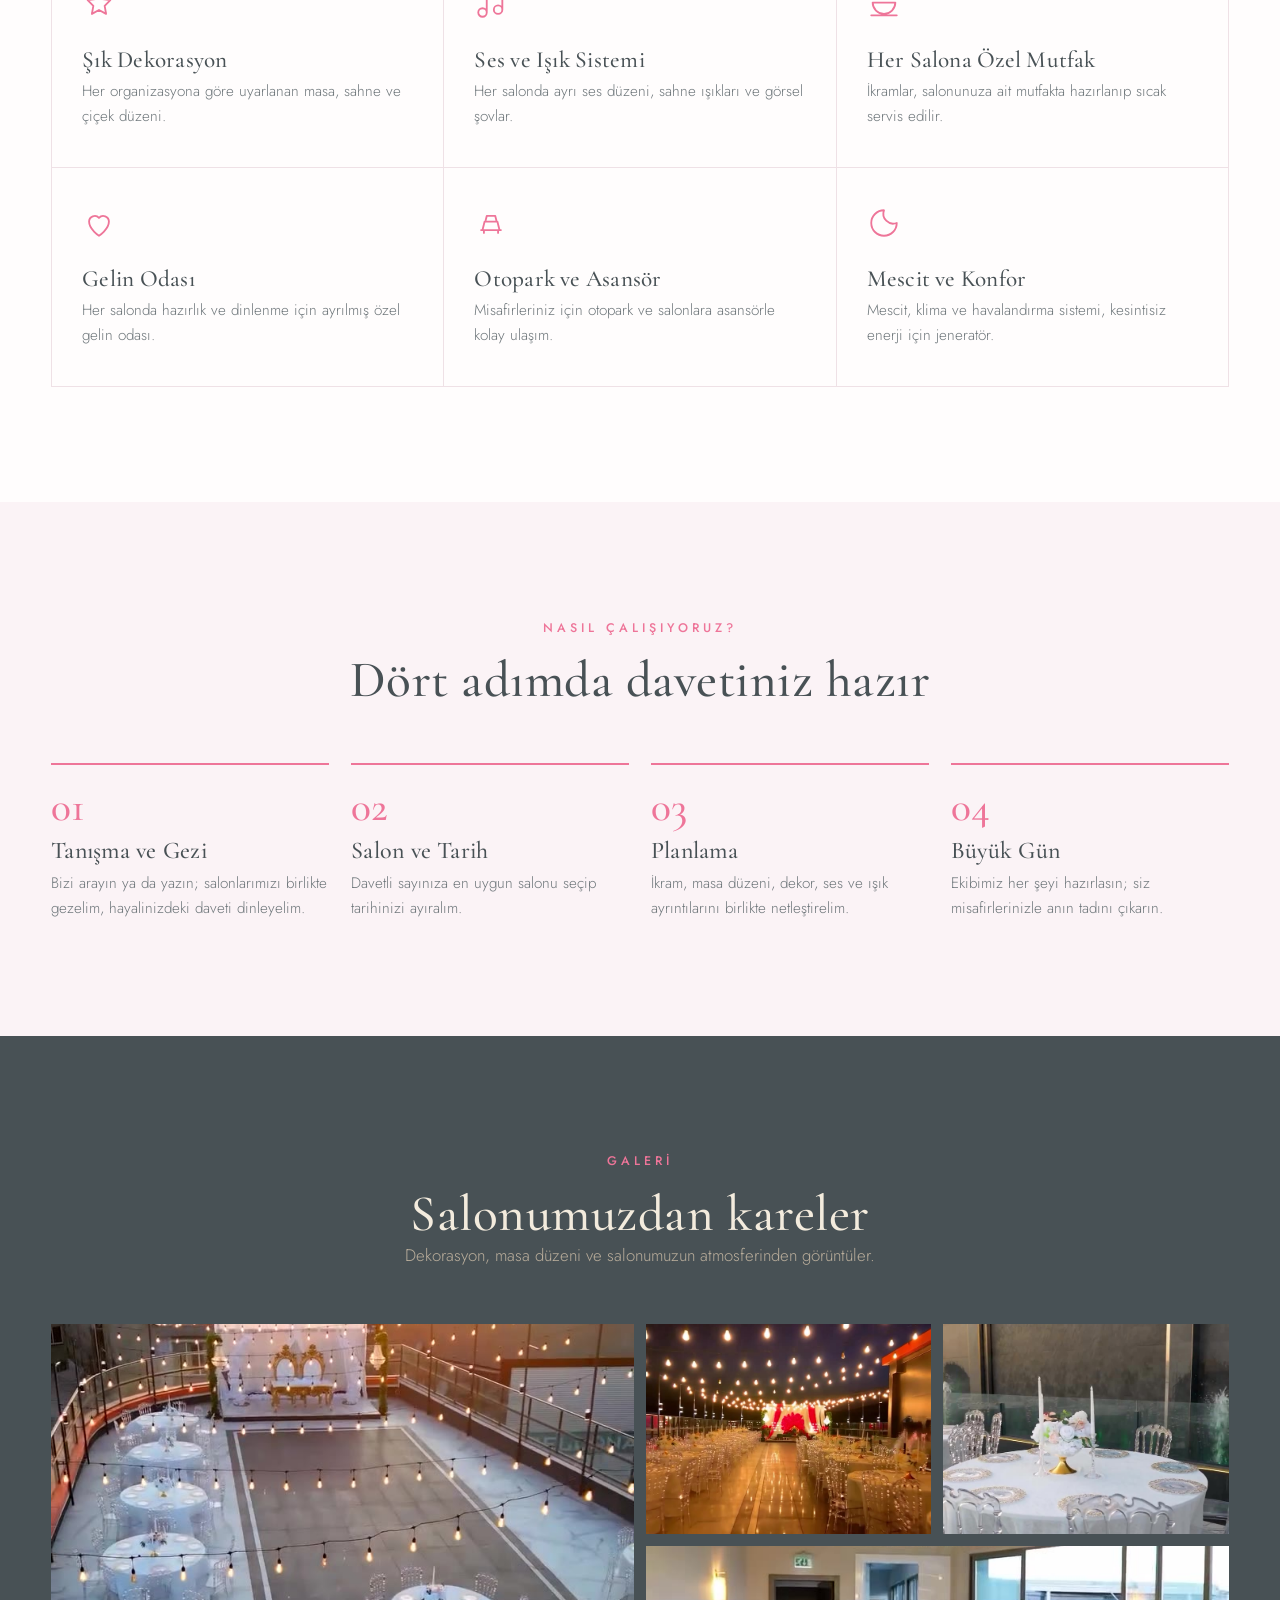
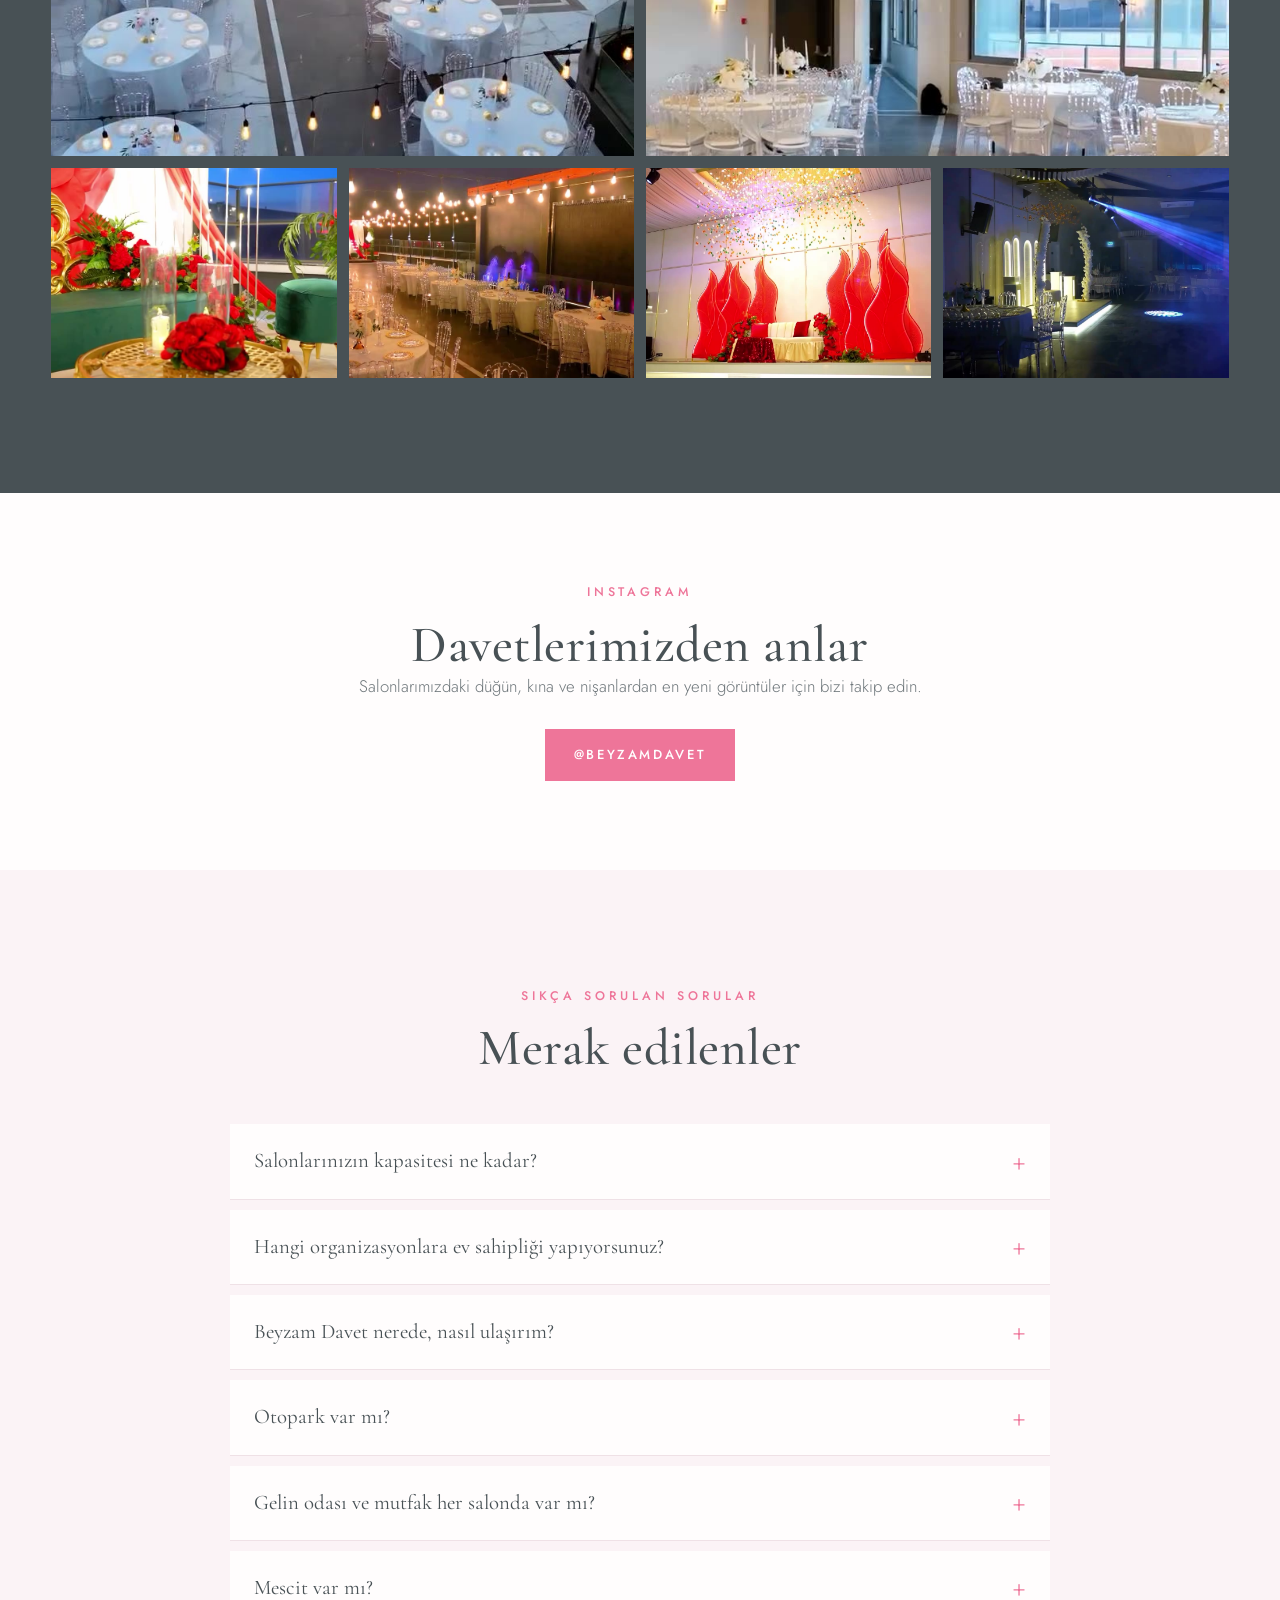
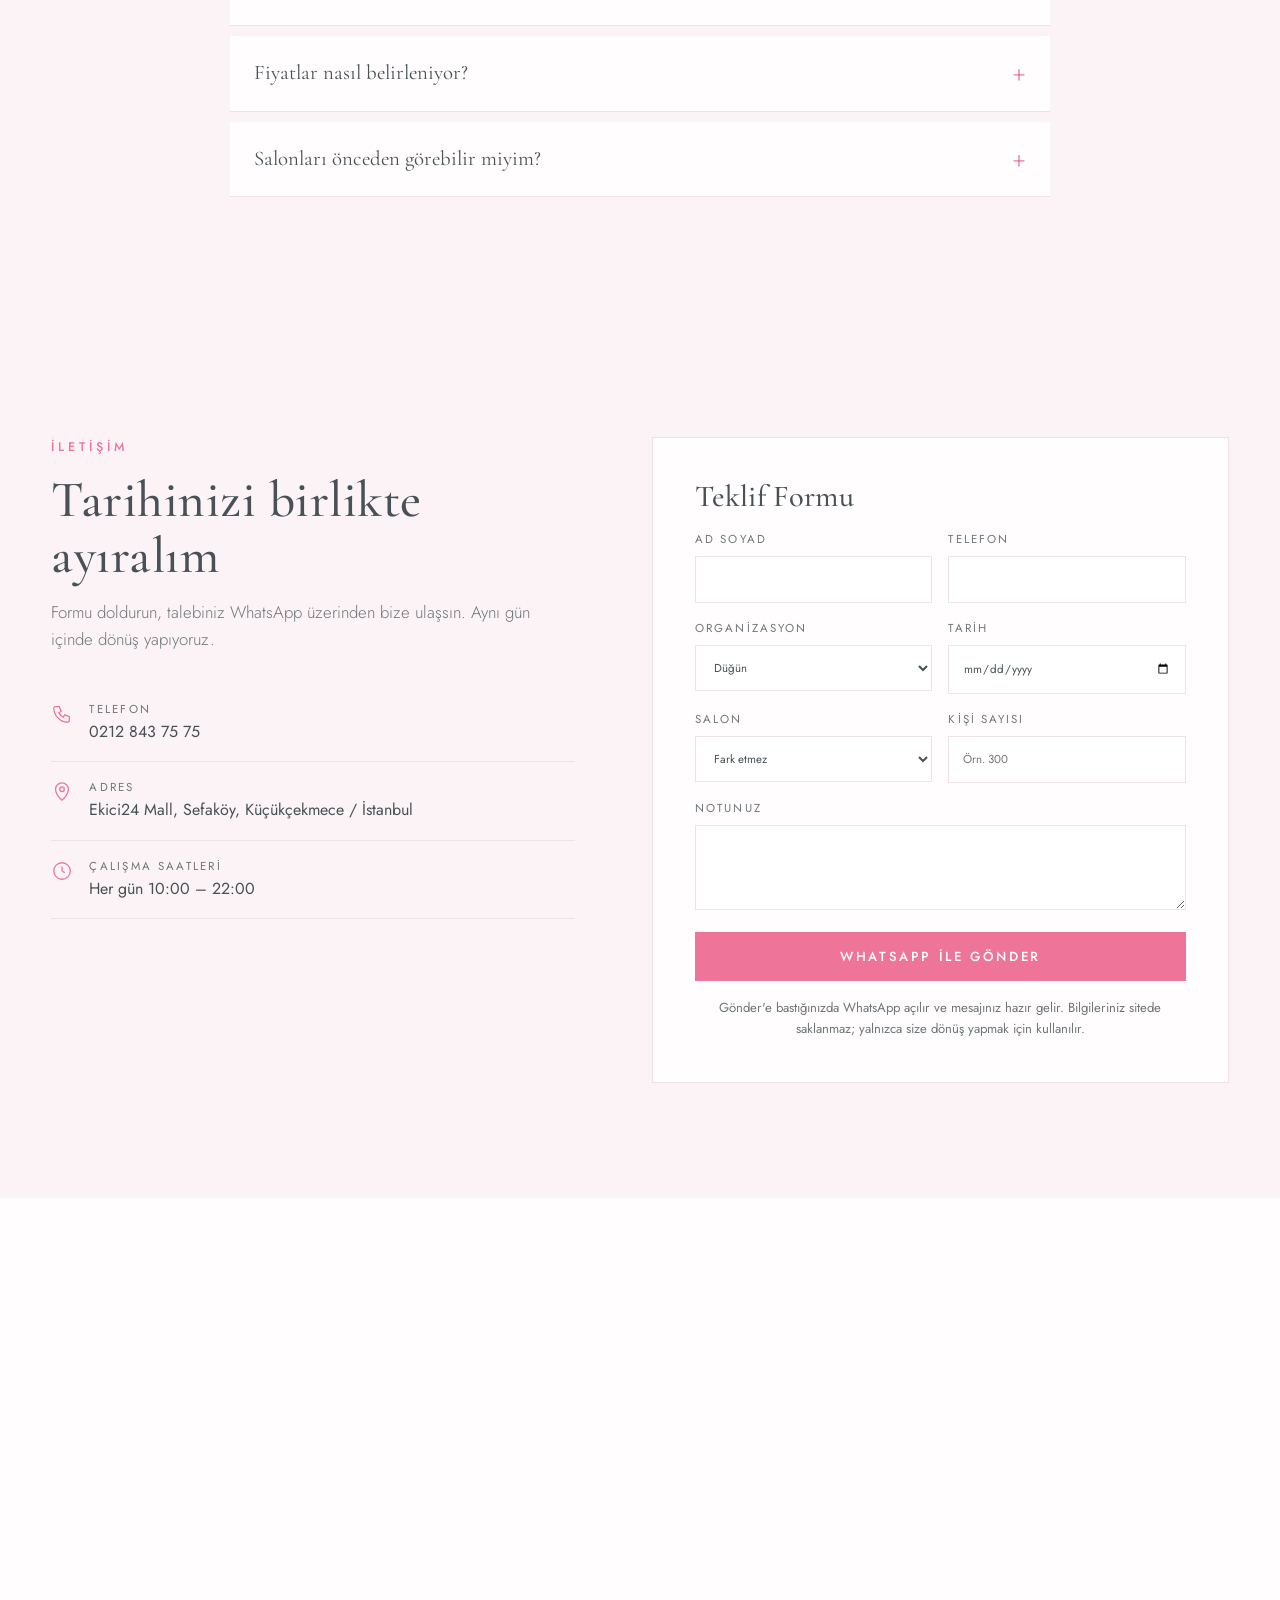
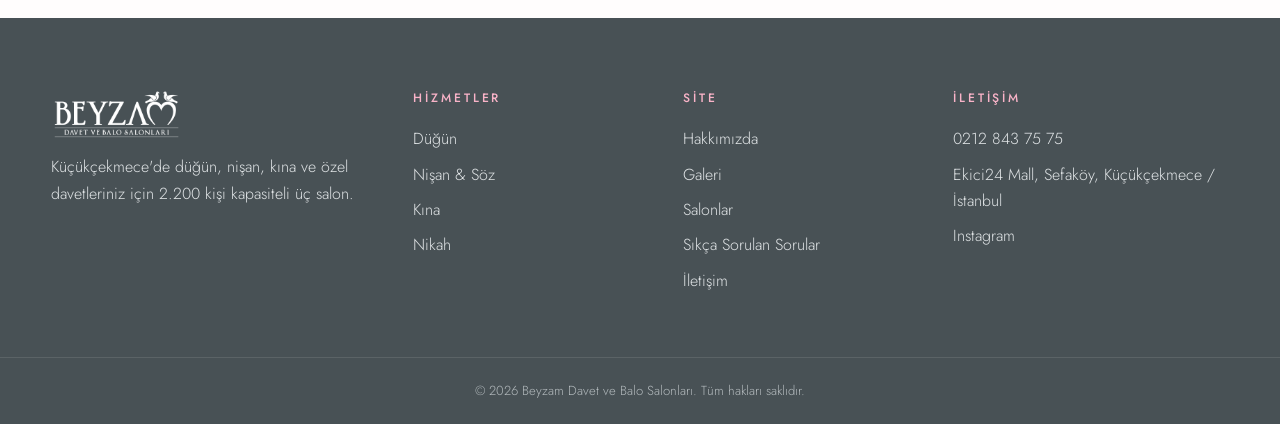
==== commit 2d991263: "Kısık sesli fon müziği ve aç/kapat düğmesi ekle Co-Authored-By: Claude Fable 5.2 <noreply@anthropic." ====
--- a/index.html
+++ b/index.html
@@ -213,6 +213,11 @@
 .fab{position:fixed;right:20px;bottom:20px;z-index:60;width:58px;height:58px;border-radius:50%;background:#25d366;display:grid;place-items:center;box-shadow:0 10px 26px -8px rgba(0,0,0,.5);transition:.25s}
 .fab:hover{transform:scale(1.08)}
 .fab svg{width:30px;height:30px;fill:#fff}
+.music{position:fixed;left:20px;bottom:20px;z-index:60;display:flex;align-items:center;gap:8px;height:44px;padding:0 16px 0 12px;border:1px solid var(--line);border-radius:22px;background:rgba(255,253,253,.95);color:var(--ink);font:500 .72rem var(--sans);letter-spacing:.16em;text-transform:uppercase;cursor:pointer;box-shadow:0 8px 22px -10px rgba(0,0,0,.4);transition:.25s}
+.music svg{width:20px;height:20px;fill:none;stroke:var(--muted);stroke-width:1.5;stroke-linecap:round;stroke-linejoin:round}
+.music.on{border-color:var(--gold)}.music.on svg{stroke:var(--gold);animation:beat 1.6s ease-in-out infinite}
+.music:not(.on) span{text-decoration:line-through;color:var(--muted)}
+@keyframes beat{50%{transform:translateY(-2px) rotate(-6deg)}}
 .mobilebar{display:none}
 
 .reveal{opacity:0;transform:translateY(22px);transition:.8s ease}
@@ -241,6 +246,7 @@
 .hero .wrap{position:relative;z-index:2}
 .hero::after{z-index:2;inset:12px}
   .fab{display:none}
+  .music{bottom:64px;left:12px}
   .mobilebar{display:grid;grid-template-columns:1fr 1fr;position:fixed;bottom:0;left:0;right:0;z-index:60}
   .mobilebar a{padding:15px;text-align:center;font-size:.8rem;letter-spacing:.16em;text-transform:uppercase;font-weight:500;color:#fff}
   .mobilebar a:first-child{background:var(--ink)}.mobilebar a:last-child{background:#1fae54}
@@ -436,6 +442,8 @@
 </footer>
 
 <a class="fab" data-wa aria-label="WhatsApp ile yazın"><svg viewBox="0 0 24 24"><path d="M12 2a10 10 0 0 0-8.600 15.100L2 22l5-1.300A10 10 0 1 0 12 2zm5.800 14.100c-.200.700-1.400 1.300-2 1.400-.500.100-1.200.100-1.900-.100-2.900-.900-5.300-3.500-6.200-5.200-.900-1.700-.400-3.100.300-3.800.300-.300.600-.400.800-.400h.600c.200 0 .500 0 .700.600l.900 2.200c.100.200.100.400 0 .600l-.700 1c-.200.200-.200.400-.100.600.800 1.400 1.900 2.400 3.400 3.100.200.100.400.100.600-.100l.900-1.100c.200-.300.400-.200.700-.100l2.100 1c.300.100.500.200.500.400 0 .200 0 .600-.100.900z"/></svg></a>
+<button class="music" id="music" type="button" aria-label="Müziği aç veya kapat" aria-pressed="false"><svg viewBox="0 0 24 24"><path d="M9 18V5l11-2v13"/><circle cx="6" cy="18" r="3"/><circle cx="17" cy="16" r="3"/></svg><span>Müzik</span></button>
+<audio id="bgm" src="img/muzik.mp3" loop preload="none"></audio>
 <div class="mobilebar"><a data-tel>Hemen Ara</a><a data-wa>WhatsApp</a></div>
 
 <div class="lightbox" id="lb"><button aria-label="Kapat">×</button><img alt=""></div>
@@ -524,6 +532,17 @@
     f.tarih.value&&"Tarih: "+f.tarih.value.split("-").reverse().join("."),f.kisi.value&&"Kişi sayısı: "+f.kisi.value,f.not.value&&"Not: "+f.not.value].filter(Boolean).join("\n");
   window.open(wa(t),"_blank","noopener")});
 
+/* Fon müziği: kısık sesle çalar. Tarayıcılar sesi ancak ziyaretçinin ilk dokunuşundan sonra başlatır */
+(()=>{const a=$("#bgm"),b=$("#music");a.volume=.18;let off=false;try{off=localStorage.getItem("muzik")==="kapali"}catch(e){}
+  const ui=()=>{const on=!a.paused;b.classList.toggle("on",on);b.setAttribute("aria-pressed",on)};
+  const start=()=>a.play().then(ui).catch(()=>{});
+  a.addEventListener("play",ui);a.addEventListener("pause",ui);
+  b.addEventListener("click",e=>{e.stopPropagation();if(a.paused){off=false;start()}else{off=true;a.pause()}try{localStorage.setItem("muzik",off?"kapali":"acik")}catch(e){}});
+  if(!off){start();const first=e=>{if(e.target.closest&&e.target.closest("#music"))return;if(!off&&a.paused)start();["pointerdown","keydown","touchend"].forEach(t=>removeEventListener(t,first,true))};
+    ["pointerdown","keydown","touchend"].forEach(t=>addEventListener(t,first,true))}
+  document.addEventListener("visibilitychange",()=>{if(document.hidden)a.pause();else if(!off)start()});
+})();
+
 /* Menü, galeri, animasyon */
 $("#burger").onclick=()=>$("#menu").classList.toggle("open");
 $$("#menu a").forEach(a=>a.onclick=()=>$("#menu").classList.remove("open"));
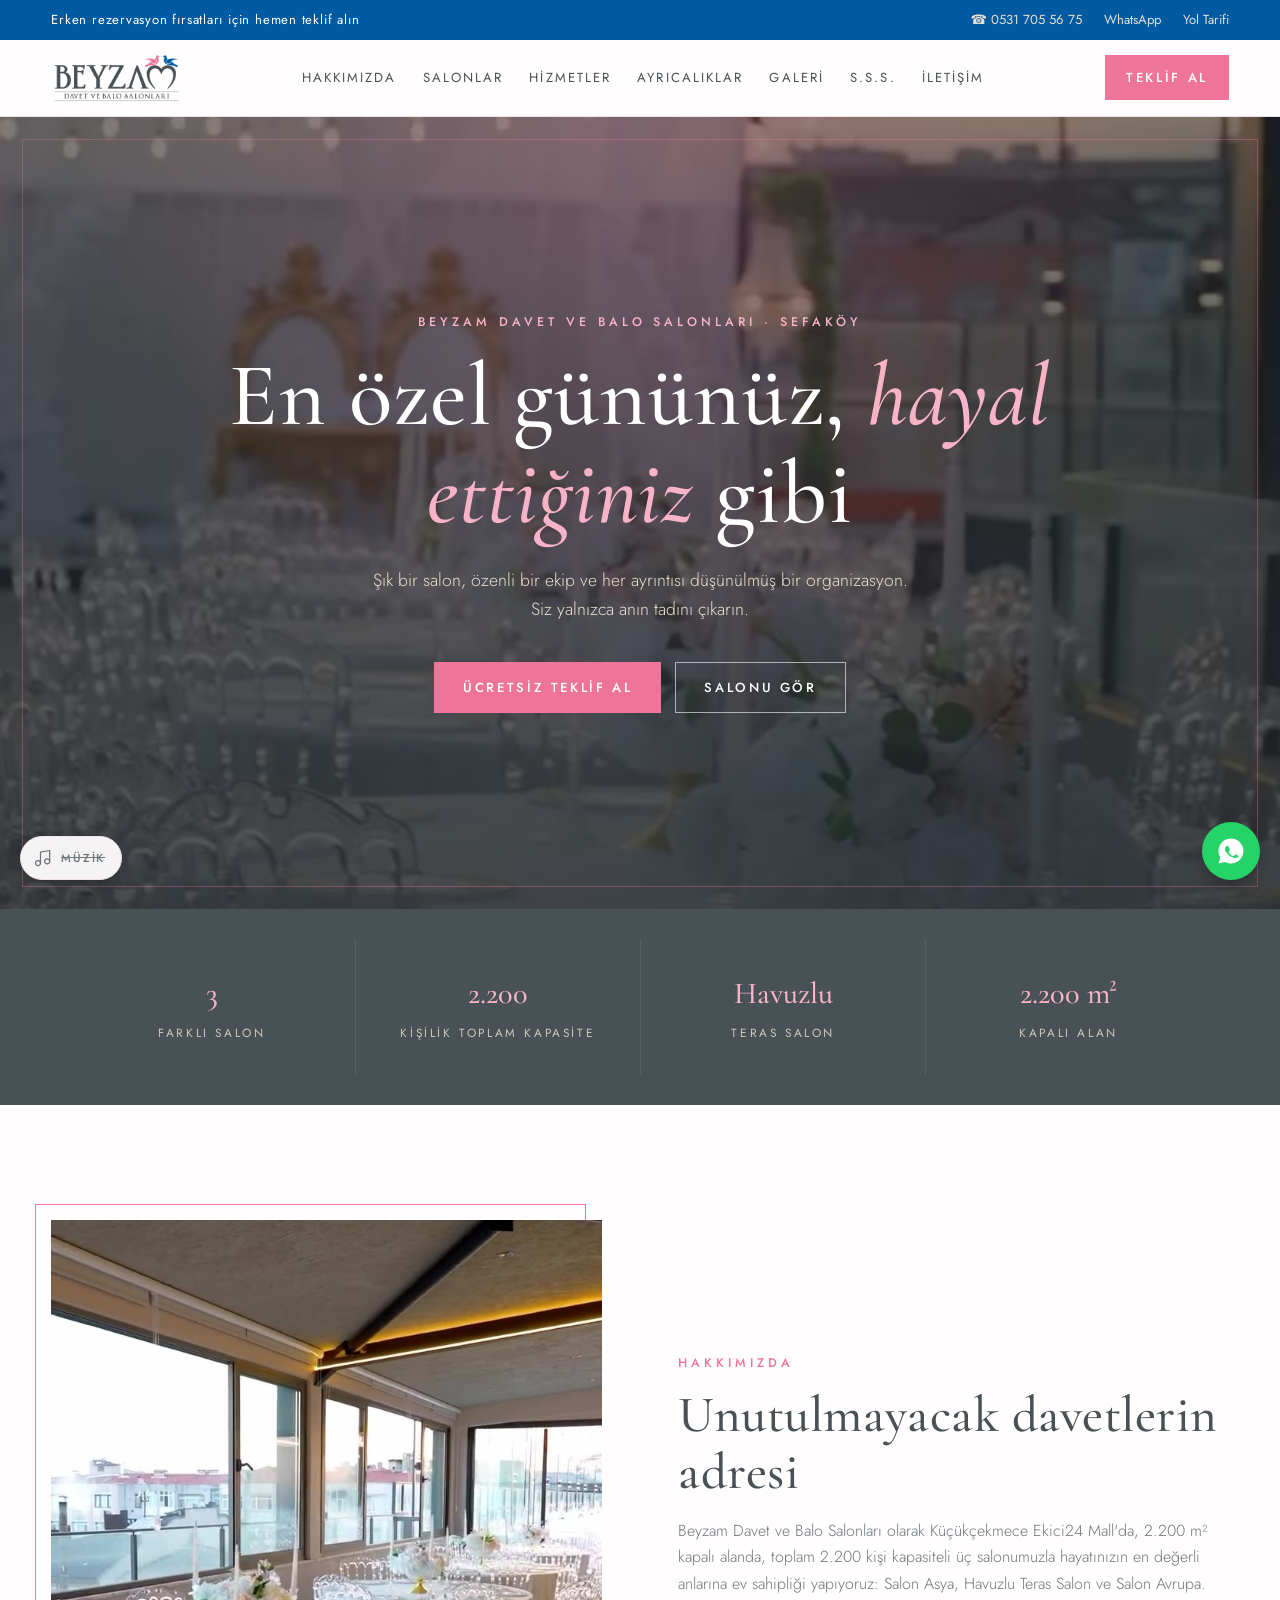
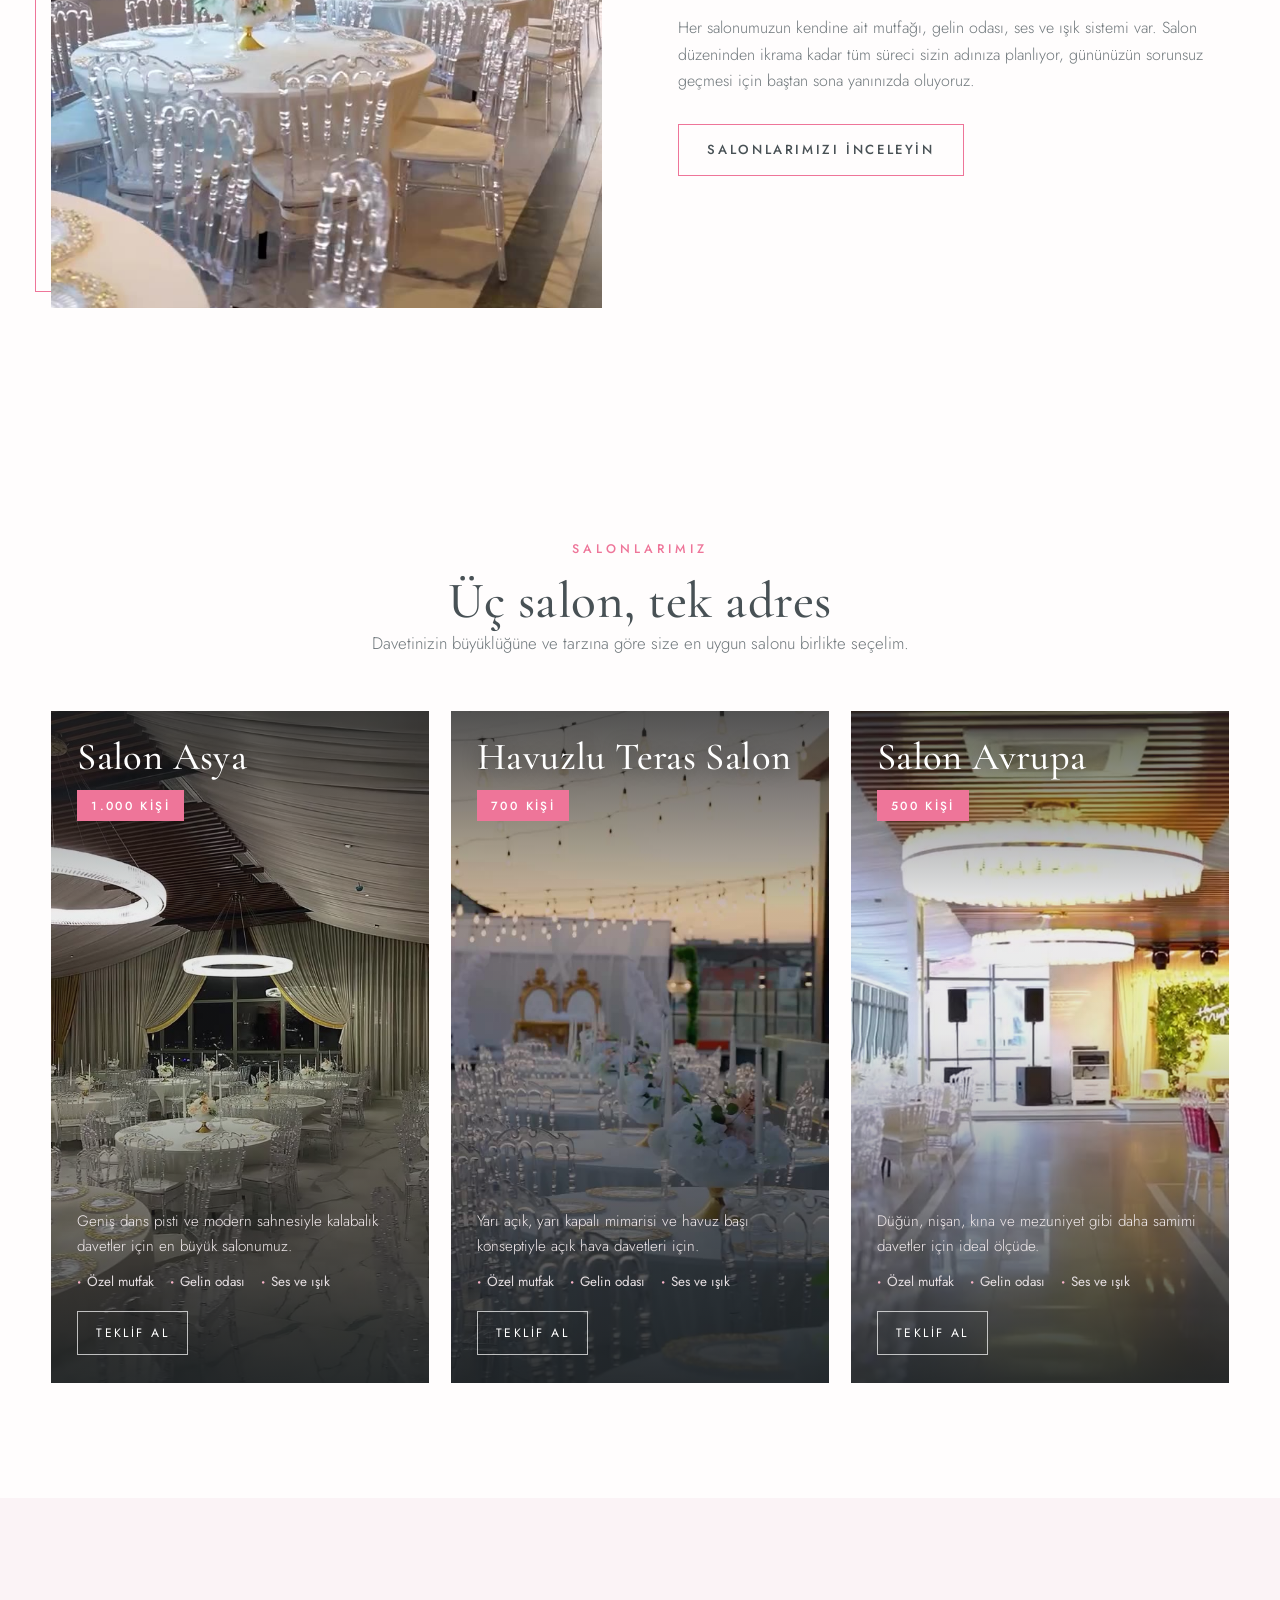
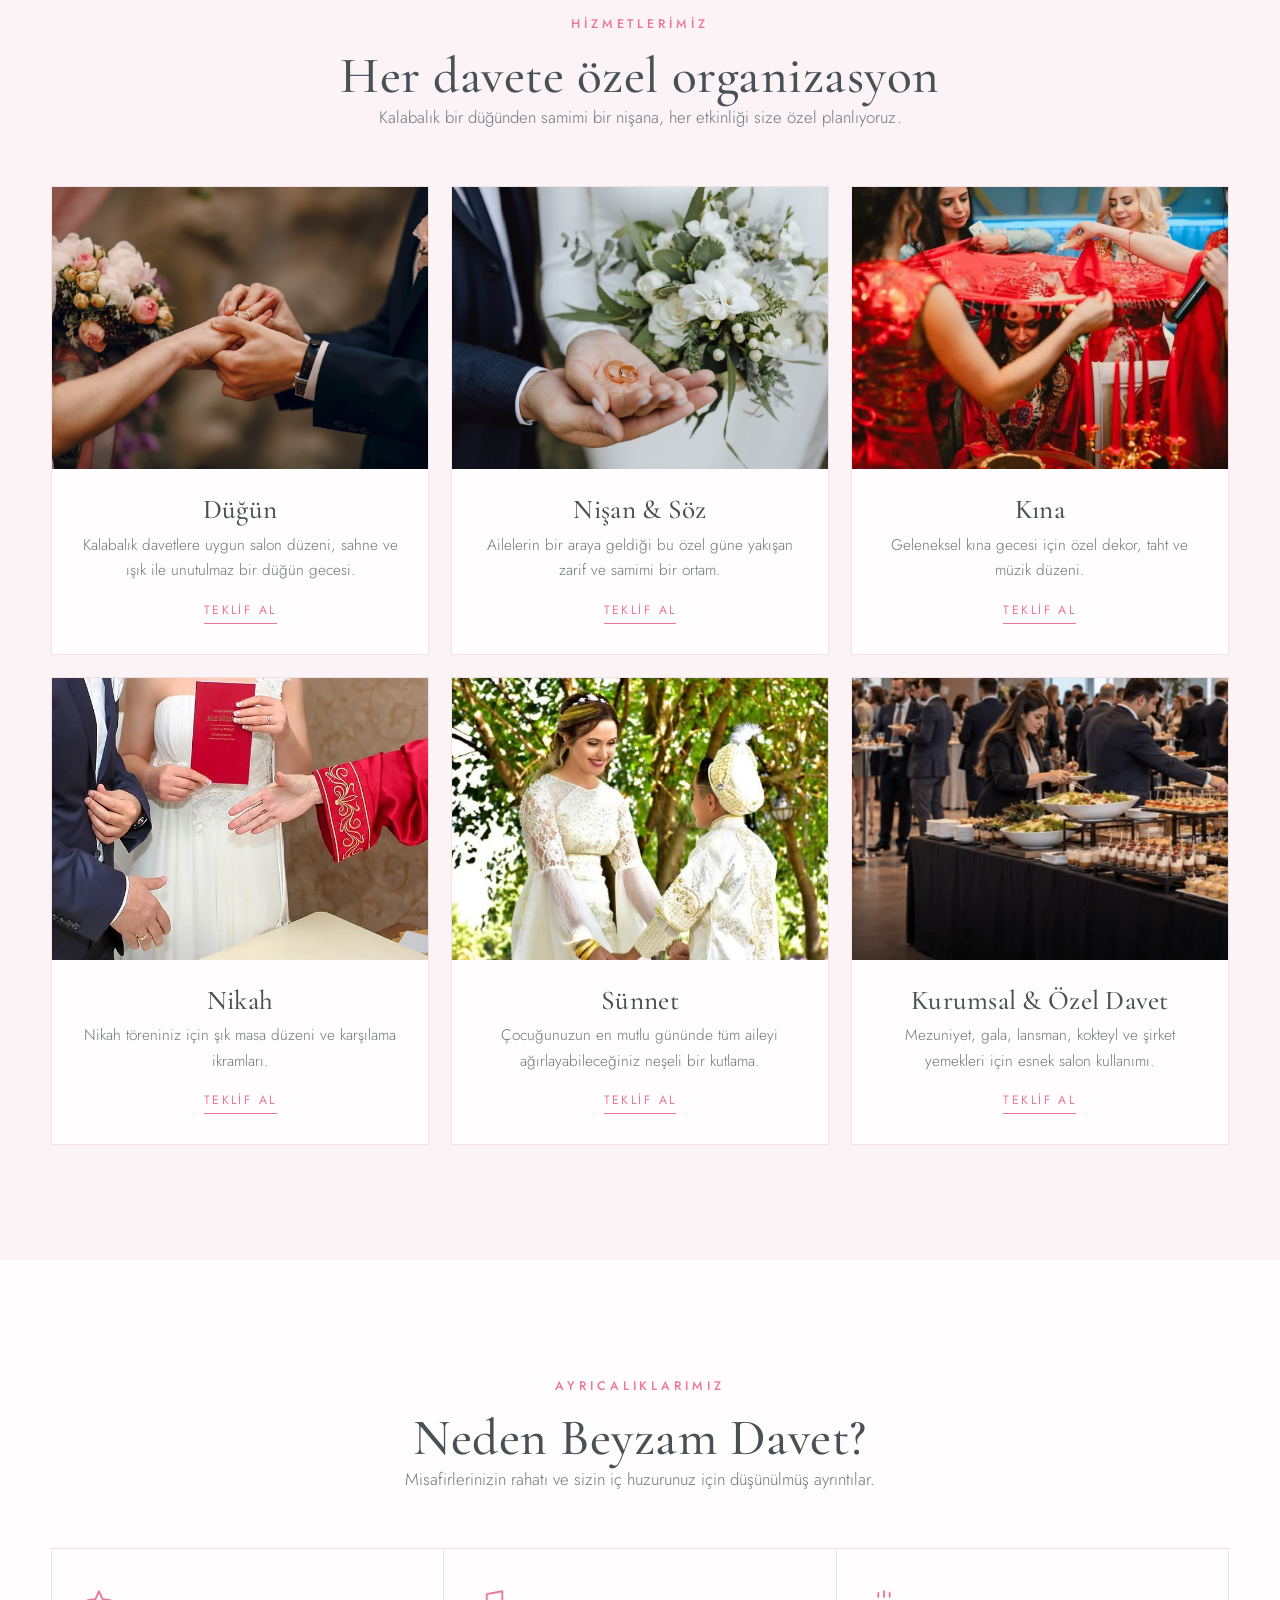
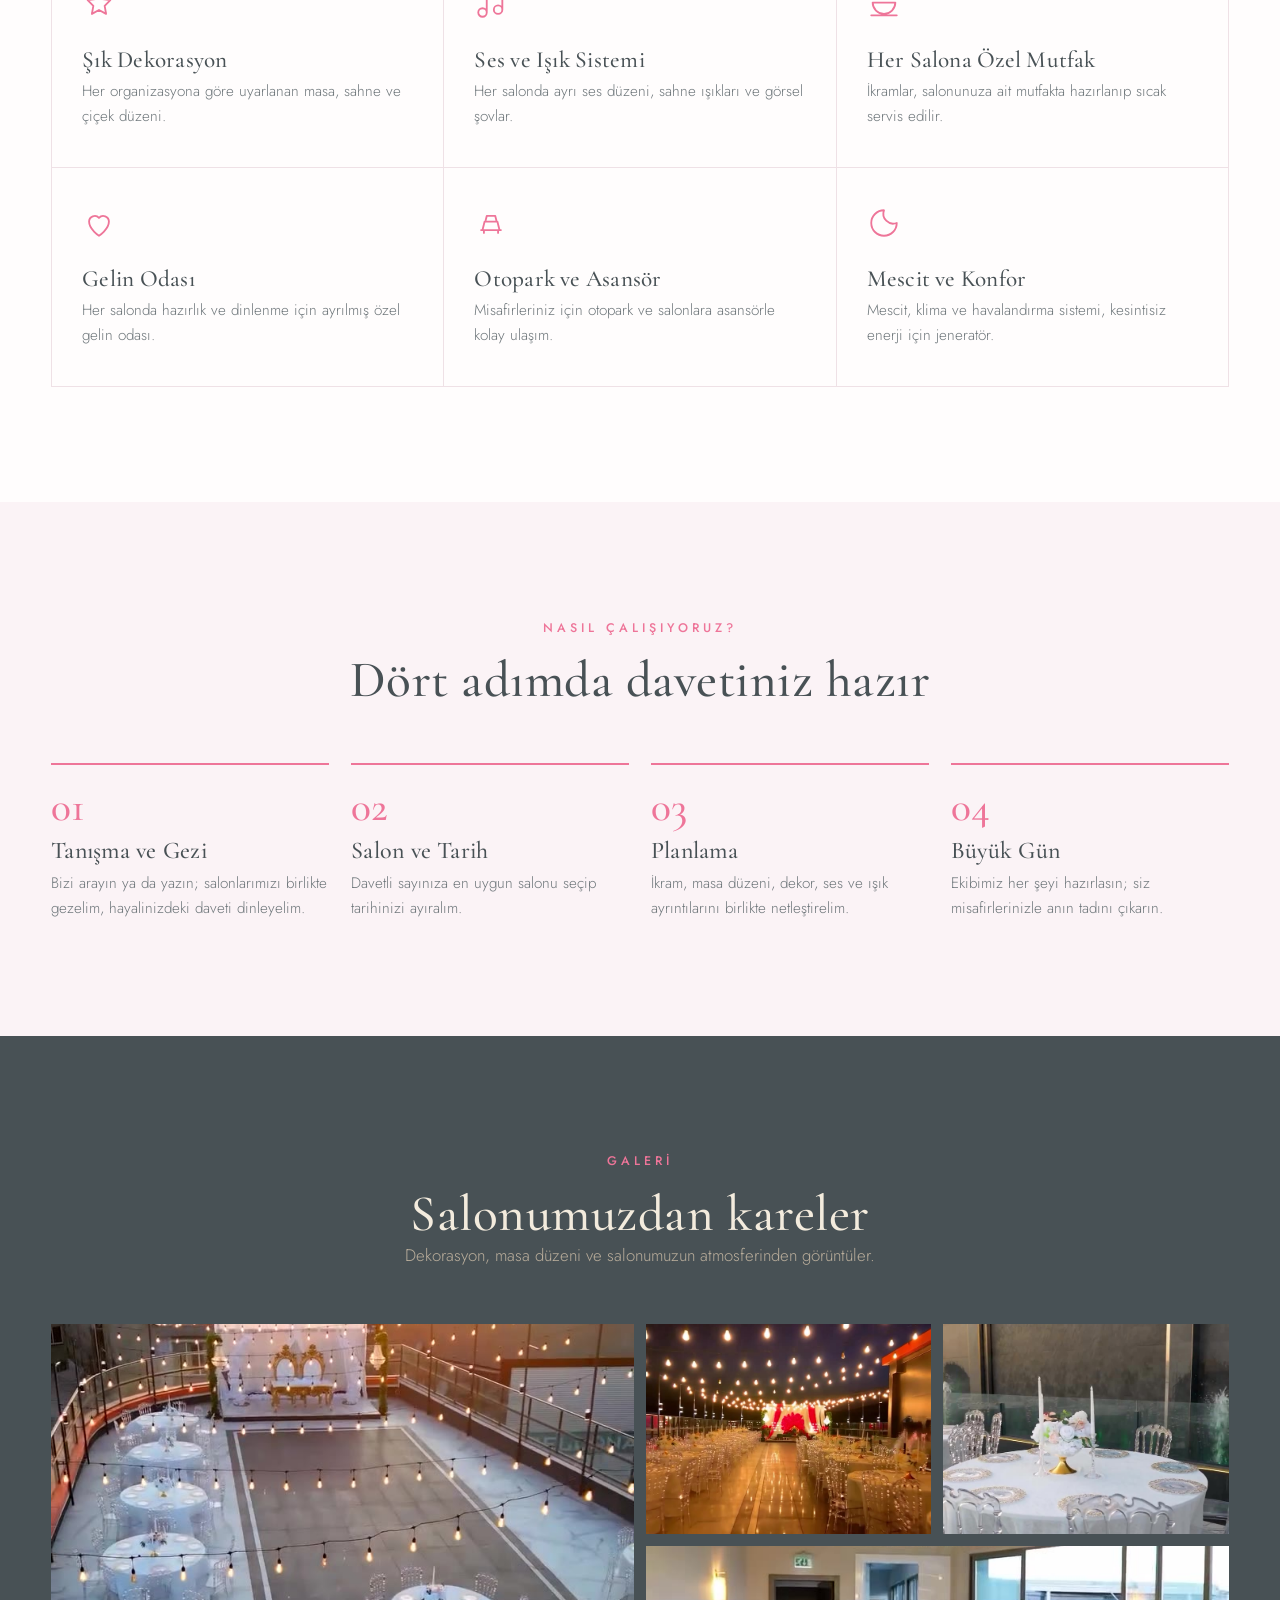
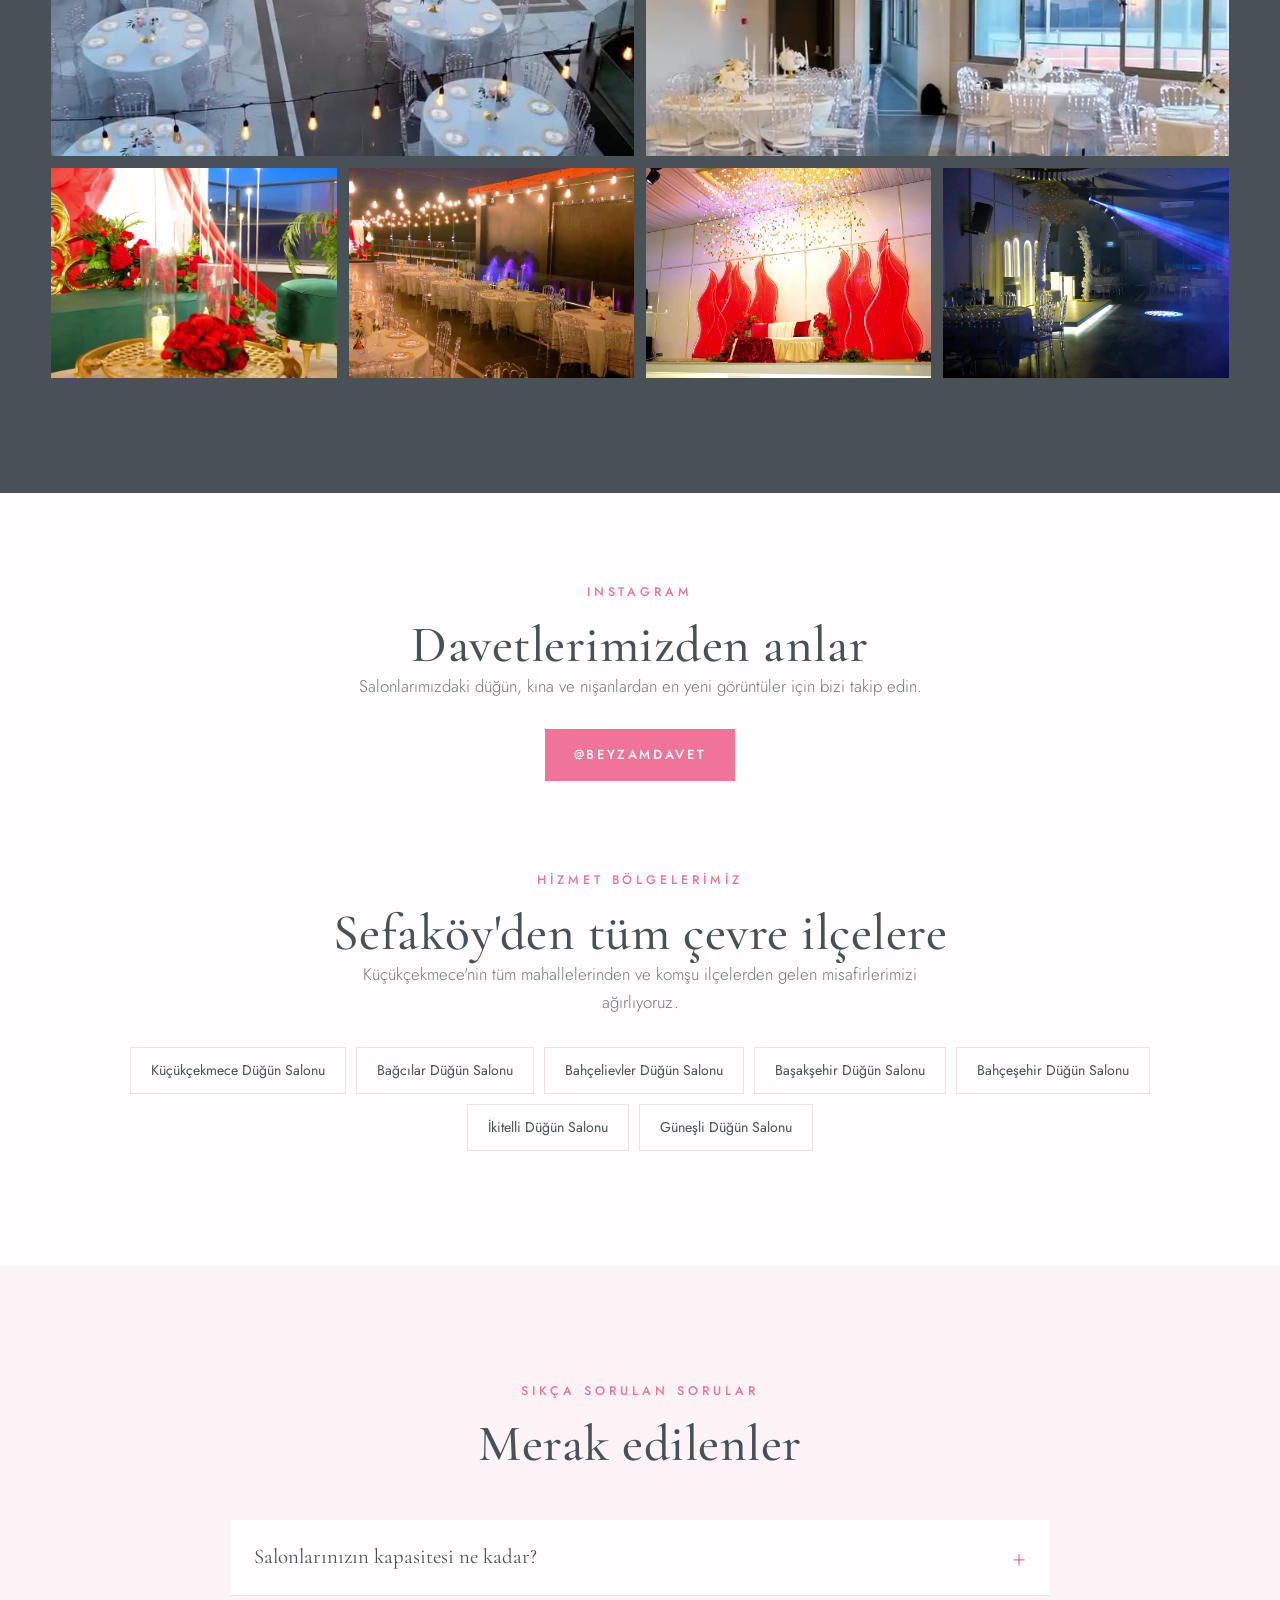
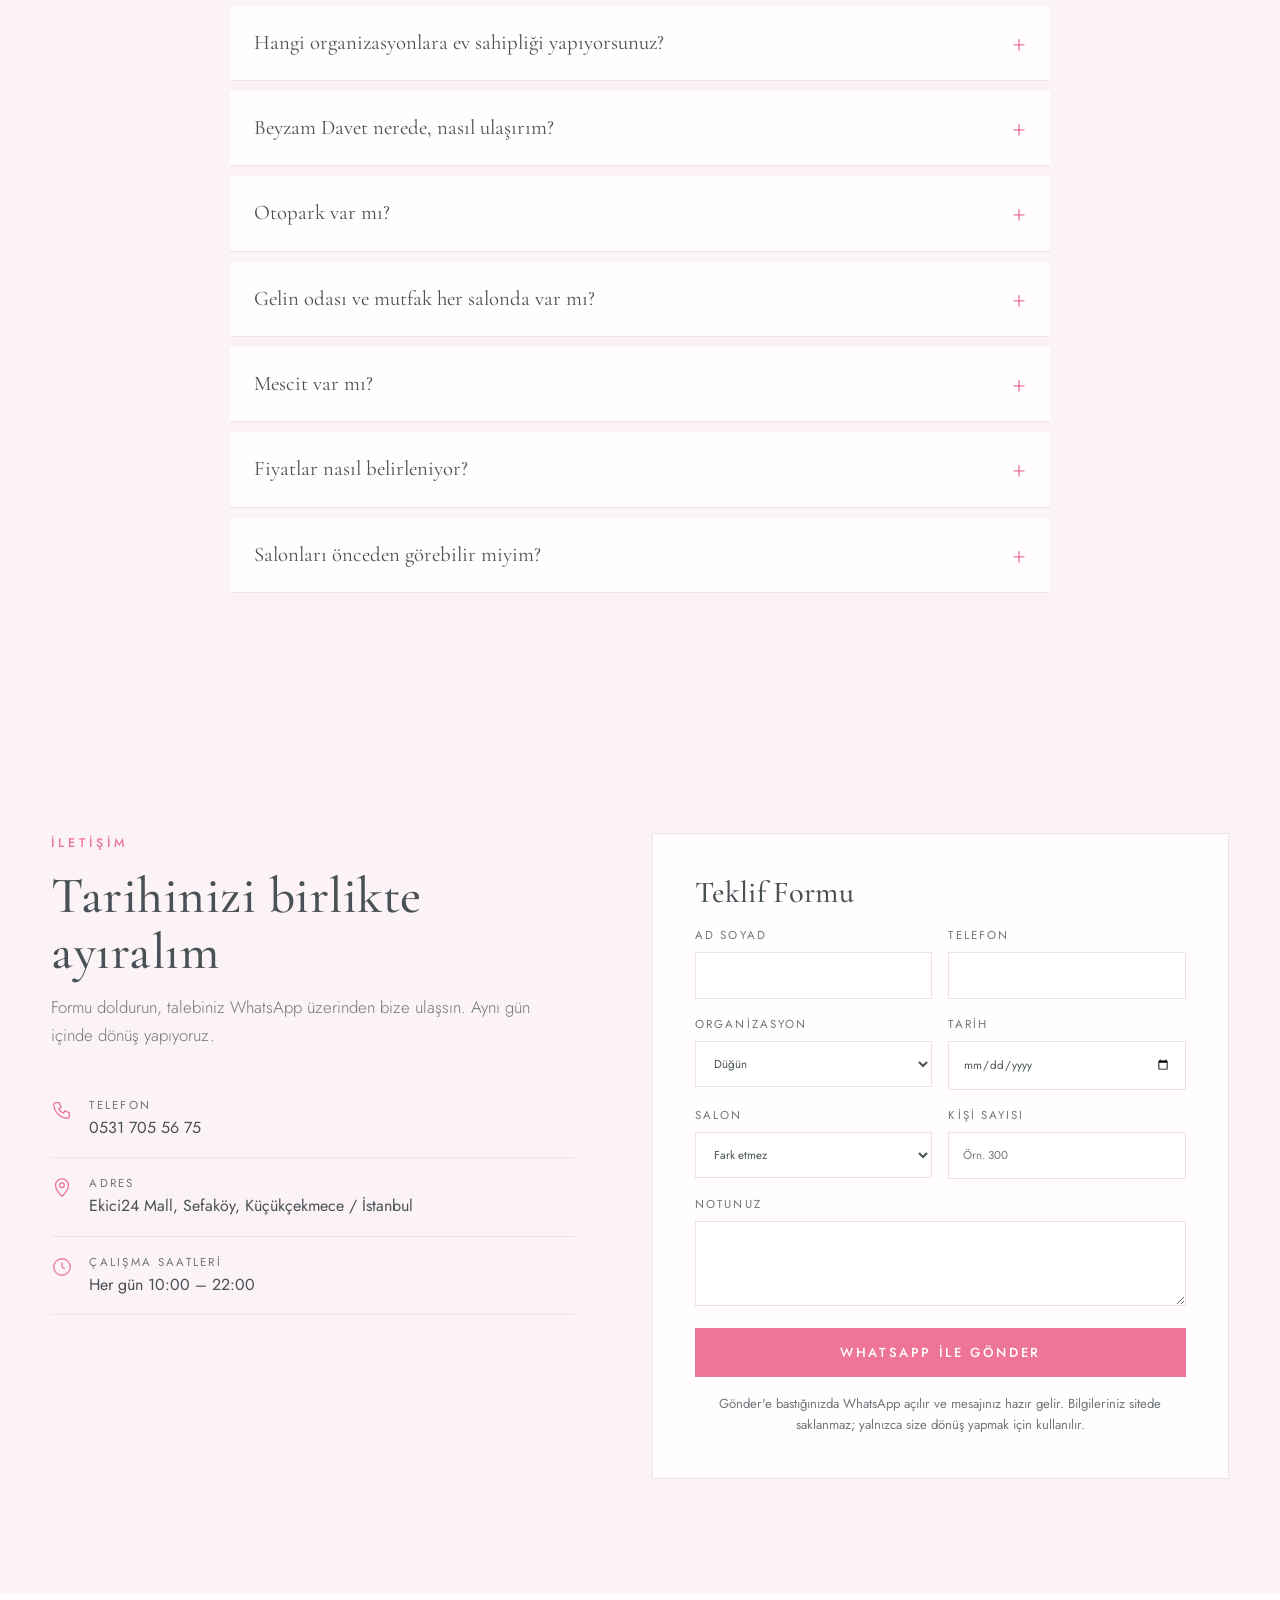
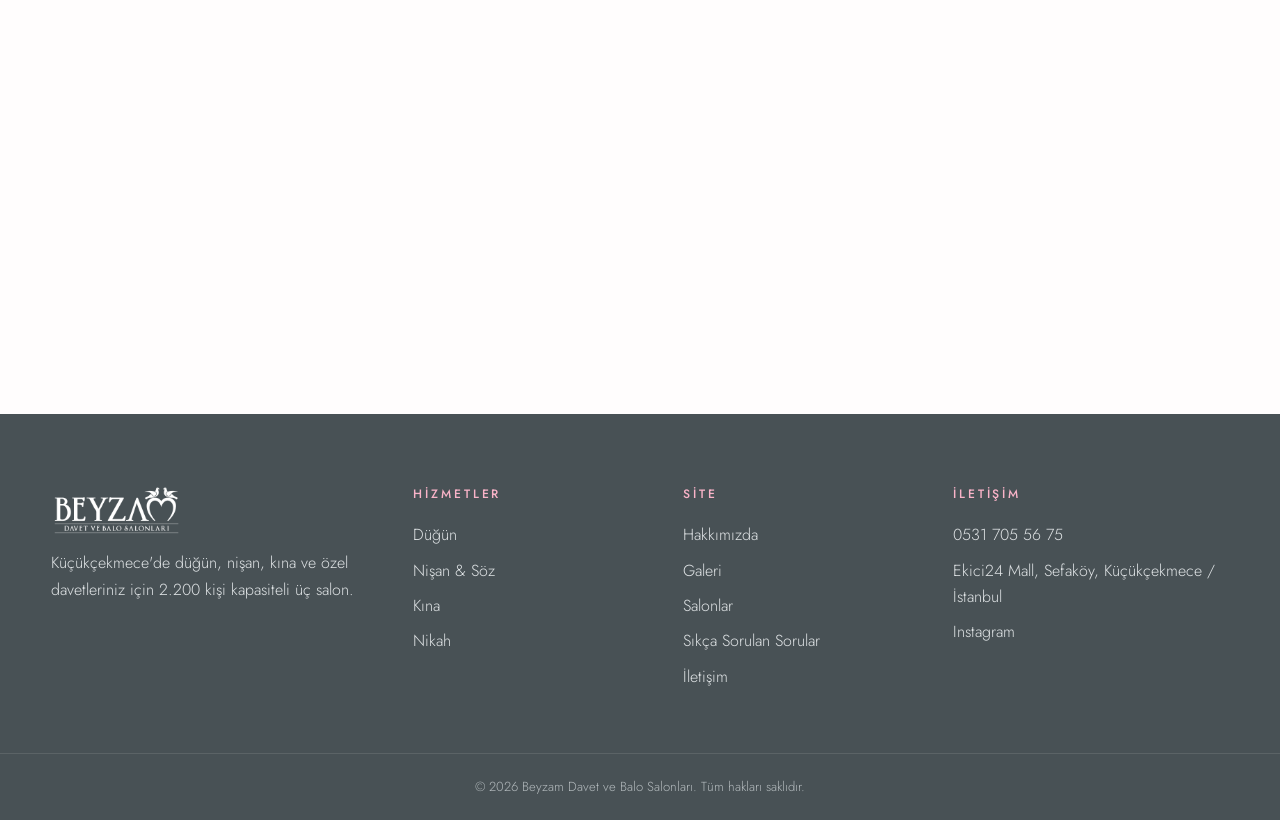
==== commit 1dd0b83a: "Bölge sayfaları, llms.txt ve yeni telefon/WhatsApp numarası Co-Authored-By: Claude Fable 5.2 <norepl" ====
--- a/index.html
+++ b/index.html
@@ -24,7 +24,7 @@
 <meta name="twitter:title" content="Beyzam Davet ve Balo Salonları | Sefaköy Küçükçekmece Düğün Salonu">
 <meta name="twitter:description" content="Beyzam Davet ve Balo Salonları, Sefaköy Ekici24: 1.000 kişilik Salon Asya, Havuzlu Teras Salon ve Salon Avrupa. Düğün, nişan, kına için hemen teklif alın.">
 <meta name="twitter:image" content="https://beyzamdavet.com/img/og.jpg">
-<script type="application/ld+json">[{"@context": "https://schema.org", "@type": ["EventVenue", "LocalBusiness"], "@id": "https://beyzamdavet.com/#salon", "name": "Beyzam Davet ve Balo Salonları", "alternateName": ["Beyzam Davet", "Beyzam Davet Salonları", "Beyzam Düğün Salonu"], "description": "Beyzam Davet ve Balo Salonları, Sefaköy Ekici24: 1.000 kişilik Salon Asya, Havuzlu Teras Salon ve Salon Avrupa. Düğün, nişan, kına için hemen teklif alın.", "url": "https://beyzamdavet.com/", "image": ["https://beyzamdavet.com/img/og.jpg", "https://beyzamdavet.com/img/salon-asya.jpg", "https://beyzamdavet.com/img/hero.jpg"], "logo": "https://beyzamdavet.com/img/logo.png", "telephone": "+902128437575", "address": {"@type": "PostalAddress", "streetAddress": "Ekici24 Mall, Sefaköy", "addressLocality": "Küçükçekmece", "addressRegion": "İstanbul", "addressCountry": "TR"}, "areaServed": "İstanbul", "maximumAttendeeCapacity": 2200, "sameAs": ["https://www.instagram.com/beyzamdavet/"], "contactPoint": [{"@type": "ContactPoint", "telephone": "+902128437575", "contactType": "reservations", "availableLanguage": "Turkish"}, {"@type": "ContactPoint", "telephone": "+905388177838", "contactType": "customer service", "availableLanguage": "Turkish"}], "amenityFeature": [{"@type": "LocationFeatureSpecification", "name": "Otopark", "value": true}, {"@type": "LocationFeatureSpecification", "name": "Asansör", "value": true}, {"@type": "LocationFeatureSpecification", "name": "Mescit", "value": true}, {"@type": "LocationFeatureSpecification", "name": "Gelin odası", "value": true}, {"@type": "LocationFeatureSpecification", "name": "Salona özel mutfak", "value": true}, {"@type": "LocationFeatureSpecification", "name": "Klima ve havalandırma", "value": true}, {"@type": "LocationFeatureSpecification", "name": "Jeneratör", "value": true}, {"@type": "LocationFeatureSpecification", "name": "Ses ve ışık sistemi", "value": true}, {"@type": "LocationFeatureSpecification", "name": "Havuzlu teras", "value": true}], "containsPlace": [{"@type": "EventVenue", "name": "Salon Asya", "maximumAttendeeCapacity": 1000}, {"@type": "EventVenue", "name": "Havuzlu Teras Salon", "maximumAttendeeCapacity": 700}, {"@type": "EventVenue", "name": "Salon Avrupa", "maximumAttendeeCapacity": 500}]}, {"@context": "https://schema.org", "@type": "WebSite", "name": "Beyzam Davet ve Balo Salonları", "alternateName": "Beyzam Davet", "url": "https://beyzamdavet.com/", "inLanguage": "tr"}, {"@context": "https://schema.org", "@type": "FAQPage", "mainEntity": [{"@type": "Question", "name": "Salonlarınızın kapasitesi ne kadar?", "acceptedAnswer": {"@type": "Answer", "text": "Üç salonumuz var: Salon Asya 1.000 kişi, Havuzlu Teras Salon 700 kişi ve Salon Avrupa 500 kişi ağırlıyor. Toplam kapasitemiz yaklaşık 2.200 kişi."}}, {"@type": "Question", "name": "Hangi organizasyonlara ev sahipliği yapıyorsunuz?", "acceptedAnswer": {"@type": "Answer", "text": "Düğün, nişan, söz, kına gecesi, nikah, sünnet düğünü, mezuniyet, kurumsal davet, şirket yemeği, gala, lansman ve kokteyl organizasyonları düzenliyoruz."}}, {"@type": "Question", "name": "Beyzam Davet nerede, nasıl ulaşırım?", "acceptedAnswer": {"@type": "Answer", "text": "İstanbul Küçükçekmece'de, Sefaköy merkezdeki Ekici24 Mall içindeyiz. Sayfadaki haritadan ya da “Yol Tarifi” bağlantısından konumumuza ulaşabilirsiniz."}}, {"@type": "Question", "name": "Otopark var mı?", "acceptedAnswer": {"@type": "Answer", "text": "Evet, tesisimizde misafirleriniz için otopark ve salonlara ulaşım için asansör bulunuyor."}}, {"@type": "Question", "name": "Gelin odası ve mutfak her salonda var mı?", "acceptedAnswer": {"@type": "Answer", "text": "Evet. Her salonumuzun kendine ait mutfağı, gelin odası, ses sistemi ve ışık sistemi var."}}, {"@type": "Question", "name": "Mescit var mı?", "acceptedAnswer": {"@type": "Answer", "text": "Evet, tesisimizde mescit ile bay ve bayan için ayrı lavabolar bulunuyor."}}, {"@type": "Question", "name": "Fiyatlar nasıl belirleniyor?", "acceptedAnswer": {"@type": "Answer", "text": "Fiyat; seçtiğiniz salona, tarihe, kişi sayısına ve ikram tercihinize göre değişiyor. Teklif formunu doldurun ya da WhatsApp'tan yazın, size özel teklifimizi iletelim."}}, {"@type": "Question", "name": "Salonları önceden görebilir miyim?", "acceptedAnswer": {"@type": "Answer", "text": "Elbette. Bizi arayarak ya da WhatsApp'tan yazarak randevu oluşturabilir, salonlarımızı yerinde gezebilirsiniz."}}]}]</script>
+<script type="application/ld+json">[{"@context": "https://schema.org", "@type": ["EventVenue", "LocalBusiness"], "@id": "https://beyzamdavet.com/#salon", "name": "Beyzam Davet ve Balo Salonları", "alternateName": ["Beyzam Davet", "Beyzam Davet Salonları", "Beyzam Düğün Salonu"], "description": "Beyzam Davet ve Balo Salonları, Sefaköy Ekici24: 1.000 kişilik Salon Asya, Havuzlu Teras Salon ve Salon Avrupa. Düğün, nişan, kına için hemen teklif alın.", "url": "https://beyzamdavet.com/", "image": ["https://beyzamdavet.com/img/og.jpg", "https://beyzamdavet.com/img/salon-asya.jpg", "https://beyzamdavet.com/img/hero.jpg"], "logo": "https://beyzamdavet.com/img/logo.png", "telephone": "+905317055675", "address": {"@type": "PostalAddress", "streetAddress": "Ekici24 Mall, Sefaköy", "addressLocality": "Küçükçekmece", "addressRegion": "İstanbul", "addressCountry": "TR"}, "areaServed": "İstanbul", "maximumAttendeeCapacity": 2200, "sameAs": ["https://www.instagram.com/beyzamdavet/"], "contactPoint": [{"@type": "ContactPoint", "telephone": "+905317055675", "contactType": "reservations", "availableLanguage": "Turkish"}, {"@type": "ContactPoint", "telephone": "+905317055675", "contactType": "customer service", "availableLanguage": "Turkish"}], "amenityFeature": [{"@type": "LocationFeatureSpecification", "name": "Otopark", "value": true}, {"@type": "LocationFeatureSpecification", "name": "Asansör", "value": true}, {"@type": "LocationFeatureSpecification", "name": "Mescit", "value": true}, {"@type": "LocationFeatureSpecification", "name": "Gelin odası", "value": true}, {"@type": "LocationFeatureSpecification", "name": "Salona özel mutfak", "value": true}, {"@type": "LocationFeatureSpecification", "name": "Klima ve havalandırma", "value": true}, {"@type": "LocationFeatureSpecification", "name": "Jeneratör", "value": true}, {"@type": "LocationFeatureSpecification", "name": "Ses ve ışık sistemi", "value": true}, {"@type": "LocationFeatureSpecification", "name": "Havuzlu teras", "value": true}], "containsPlace": [{"@type": "EventVenue", "name": "Salon Asya", "maximumAttendeeCapacity": 1000}, {"@type": "EventVenue", "name": "Havuzlu Teras Salon", "maximumAttendeeCapacity": 700}, {"@type": "EventVenue", "name": "Salon Avrupa", "maximumAttendeeCapacity": 500}]}, {"@context": "https://schema.org", "@type": "WebSite", "name": "Beyzam Davet ve Balo Salonları", "alternateName": "Beyzam Davet", "url": "https://beyzamdavet.com/", "inLanguage": "tr"}, {"@context": "https://schema.org", "@type": "FAQPage", "mainEntity": [{"@type": "Question", "name": "Salonlarınızın kapasitesi ne kadar?", "acceptedAnswer": {"@type": "Answer", "text": "Üç salonumuz var: Salon Asya 1.000 kişi, Havuzlu Teras Salon 700 kişi ve Salon Avrupa 500 kişi ağırlıyor. Toplam kapasitemiz yaklaşık 2.200 kişi."}}, {"@type": "Question", "name": "Hangi organizasyonlara ev sahipliği yapıyorsunuz?", "acceptedAnswer": {"@type": "Answer", "text": "Düğün, nişan, söz, kına gecesi, nikah, sünnet düğünü, mezuniyet, kurumsal davet, şirket yemeği, gala, lansman ve kokteyl organizasyonları düzenliyoruz."}}, {"@type": "Question", "name": "Beyzam Davet nerede, nasıl ulaşırım?", "acceptedAnswer": {"@type": "Answer", "text": "İstanbul Küçükçekmece'de, Sefaköy merkezdeki Ekici24 Mall içindeyiz. Sayfadaki haritadan ya da “Yol Tarifi” bağlantısından konumumuza ulaşabilirsiniz."}}, {"@type": "Question", "name": "Otopark var mı?", "acceptedAnswer": {"@type": "Answer", "text": "Evet, tesisimizde misafirleriniz için otopark ve salonlara ulaşım için asansör bulunuyor."}}, {"@type": "Question", "name": "Gelin odası ve mutfak her salonda var mı?", "acceptedAnswer": {"@type": "Answer", "text": "Evet. Her salonumuzun kendine ait mutfağı, gelin odası, ses sistemi ve ışık sistemi var."}}, {"@type": "Question", "name": "Mescit var mı?", "acceptedAnswer": {"@type": "Answer", "text": "Evet, tesisimizde mescit ile bay ve bayan için ayrı lavabolar bulunuyor."}}, {"@type": "Question", "name": "Fiyatlar nasıl belirleniyor?", "acceptedAnswer": {"@type": "Answer", "text": "Fiyat; seçtiğiniz salona, tarihe, kişi sayısına ve ikram tercihinize göre değişiyor. Teklif formunu doldurun ya da WhatsApp'tan yazın, size özel teklifimizi iletelim."}}, {"@type": "Question", "name": "Salonları önceden görebilir miyim?", "acceptedAnswer": {"@type": "Answer", "text": "Elbette. Bizi arayarak ya da WhatsApp'tan yazarak randevu oluşturabilir, salonlarımızı yerinde gezebilirsiniz."}}]}]</script>
 <link rel="apple-touch-icon" href="img/favicon.png">
 <link rel="icon" type="image/png" href="img/favicon.png">
 <link rel="preconnect" href="https://fonts.googleapis.com">
@@ -150,6 +150,10 @@
 .steps{background:var(--cream)}
 /* instagram + sss */
 .insta{padding:clamp(56px,7vw,90px) 0}
+.regions{padding-top:0}
+.chips{display:flex;flex-wrap:wrap;gap:10px;justify-content:center;margin-top:30px}
+.chips a{border:1px solid var(--line);padding:11px 20px;font-size:.88rem;transition:.2s}
+.chips a:hover{border-color:var(--gold);color:var(--gold)}
 .faq{background:var(--cream)}
 .faqlist{max-width:820px;margin:48px auto 0}
 .faq details{border-bottom:1px solid var(--line);background:var(--paper);padding:0 24px;margin-bottom:10px}
@@ -387,6 +391,15 @@
   </div>
 </section>
 
+<section class="regions center" id="bolgeler">
+  <div class="wrap">
+    <span class="eyebrow">Hizmet Bölgelerimiz</span>
+    <h2>Sefaköy'den tüm çevre ilçelere</h2>
+    <p class="lead">Küçükçekmece'nin tüm mahallelerinden ve komşu ilçelerden gelen misafirlerimizi ağırlıyoruz.</p>
+    <div class="chips"><a href="/kucukcekmece-dugun-salonu/">Küçükçekmece Düğün Salonu</a><a href="/bagcilar-dugun-salonu/">Bağcılar Düğün Salonu</a><a href="/bahcelievler-dugun-salonu/">Bahçelievler Düğün Salonu</a><a href="/basaksehir-dugun-salonu/">Başakşehir Düğün Salonu</a><a href="/bahcesehir-dugun-salonu/">Bahçeşehir Düğün Salonu</a><a href="/ikitelli-dugun-salonu/">İkitelli Düğün Salonu</a><a href="/gunesli-dugun-salonu/">Güneşli Düğün Salonu</a></div>
+  </div>
+</section>
+
 <section class="faq" id="sss">
   <div class="wrap">
     <div class="center"><span class="eyebrow">Sıkça Sorulan Sorular</span><h2>Merak edilenler</h2></div>
@@ -451,9 +464,9 @@
 <script>
 /* ================== SALON BİLGİLERİ: sadece burayı düzenleyin ================== */
 const SITE = {
-  phone: "902128437575",                 // sabit hat, başında 90, boşluksuz
-  whatsapp: "905388177838",              // WhatsApp hattı, başında 90, boşluksuz
-  phoneText: "0212 843 75 75",        // sitede görünecek yazım
+  phone: "905317055675",                 // aranacak numara, başında 90, boşluksuz
+  whatsapp: "905317055675",              // WhatsApp hattı, başında 90, boşluksuz
+  phoneText: "0531 705 56 75",        // sitede görünecek yazım
   address: "Ekici24 Mall, Sefaköy, Küçükçekmece / İstanbul",
   hours: "Her gün 10:00 – 22:00",
   capacity: "—",                         // örn. "600"
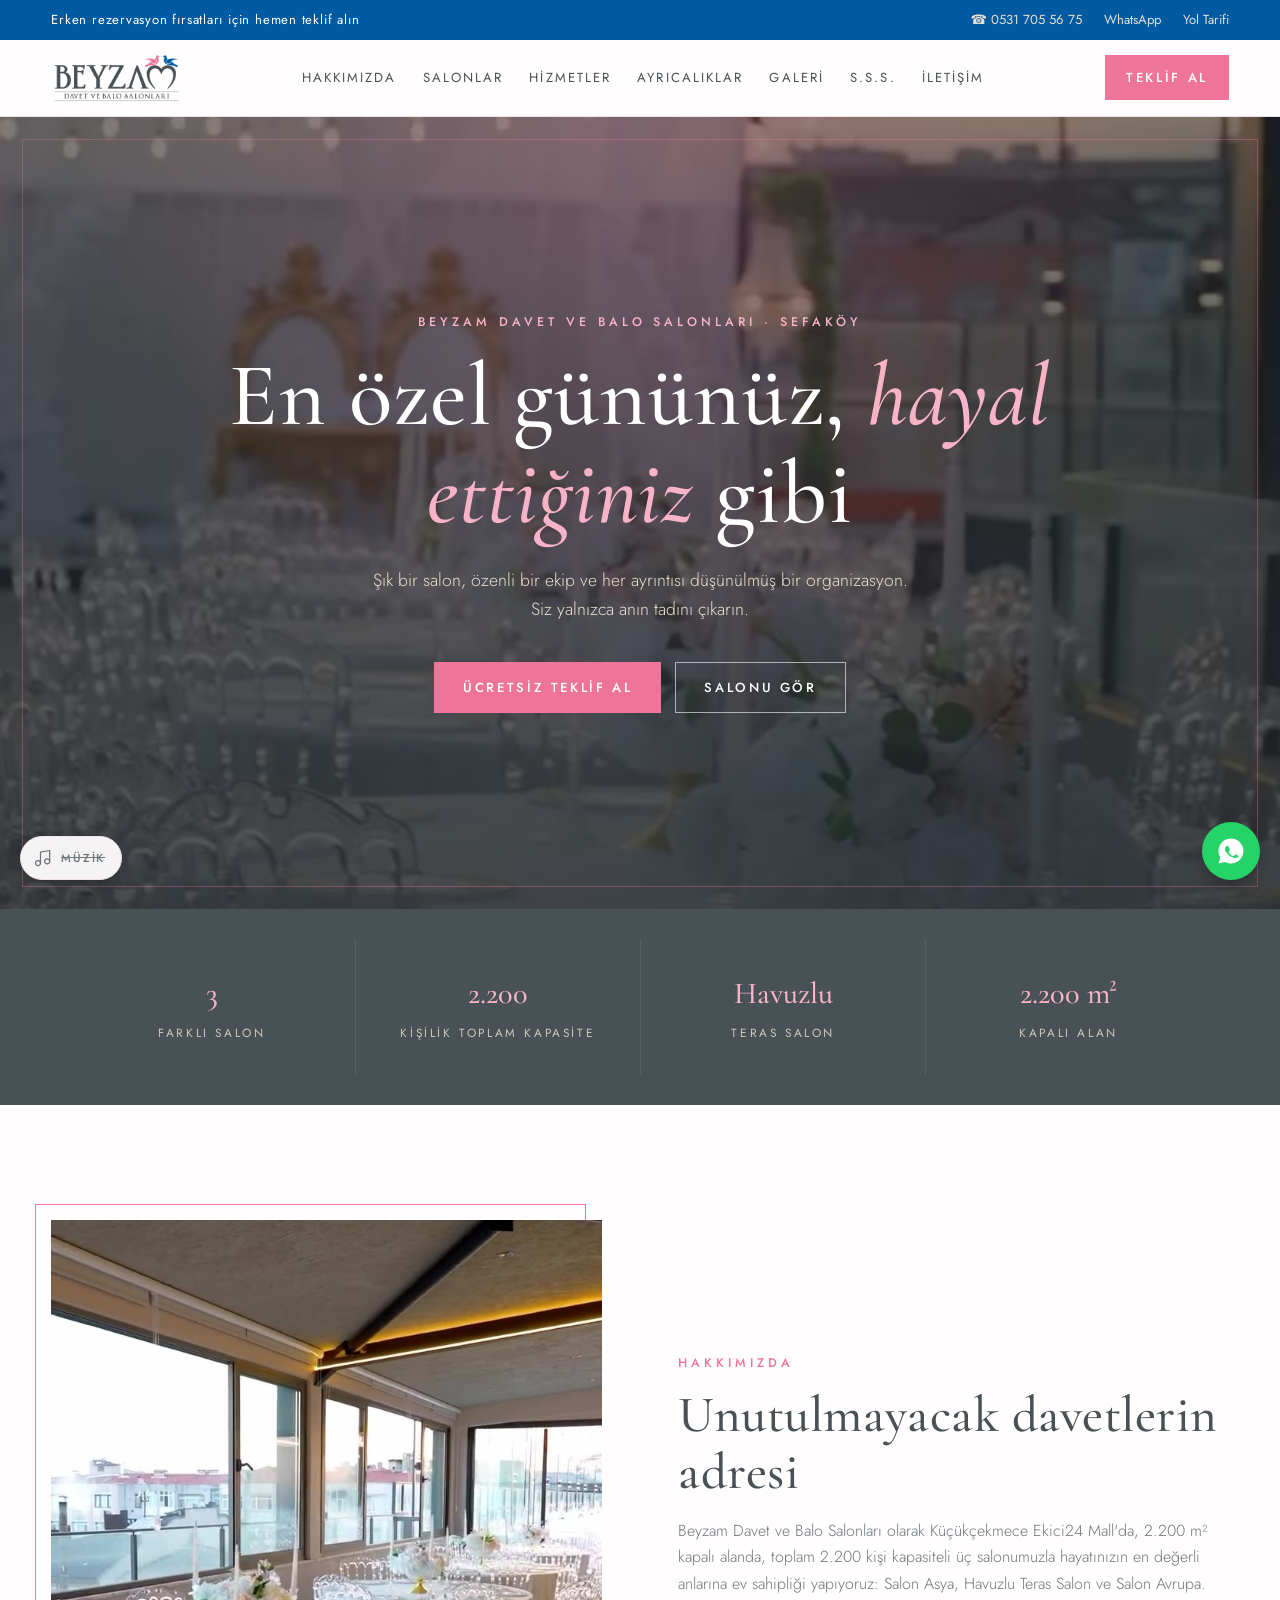
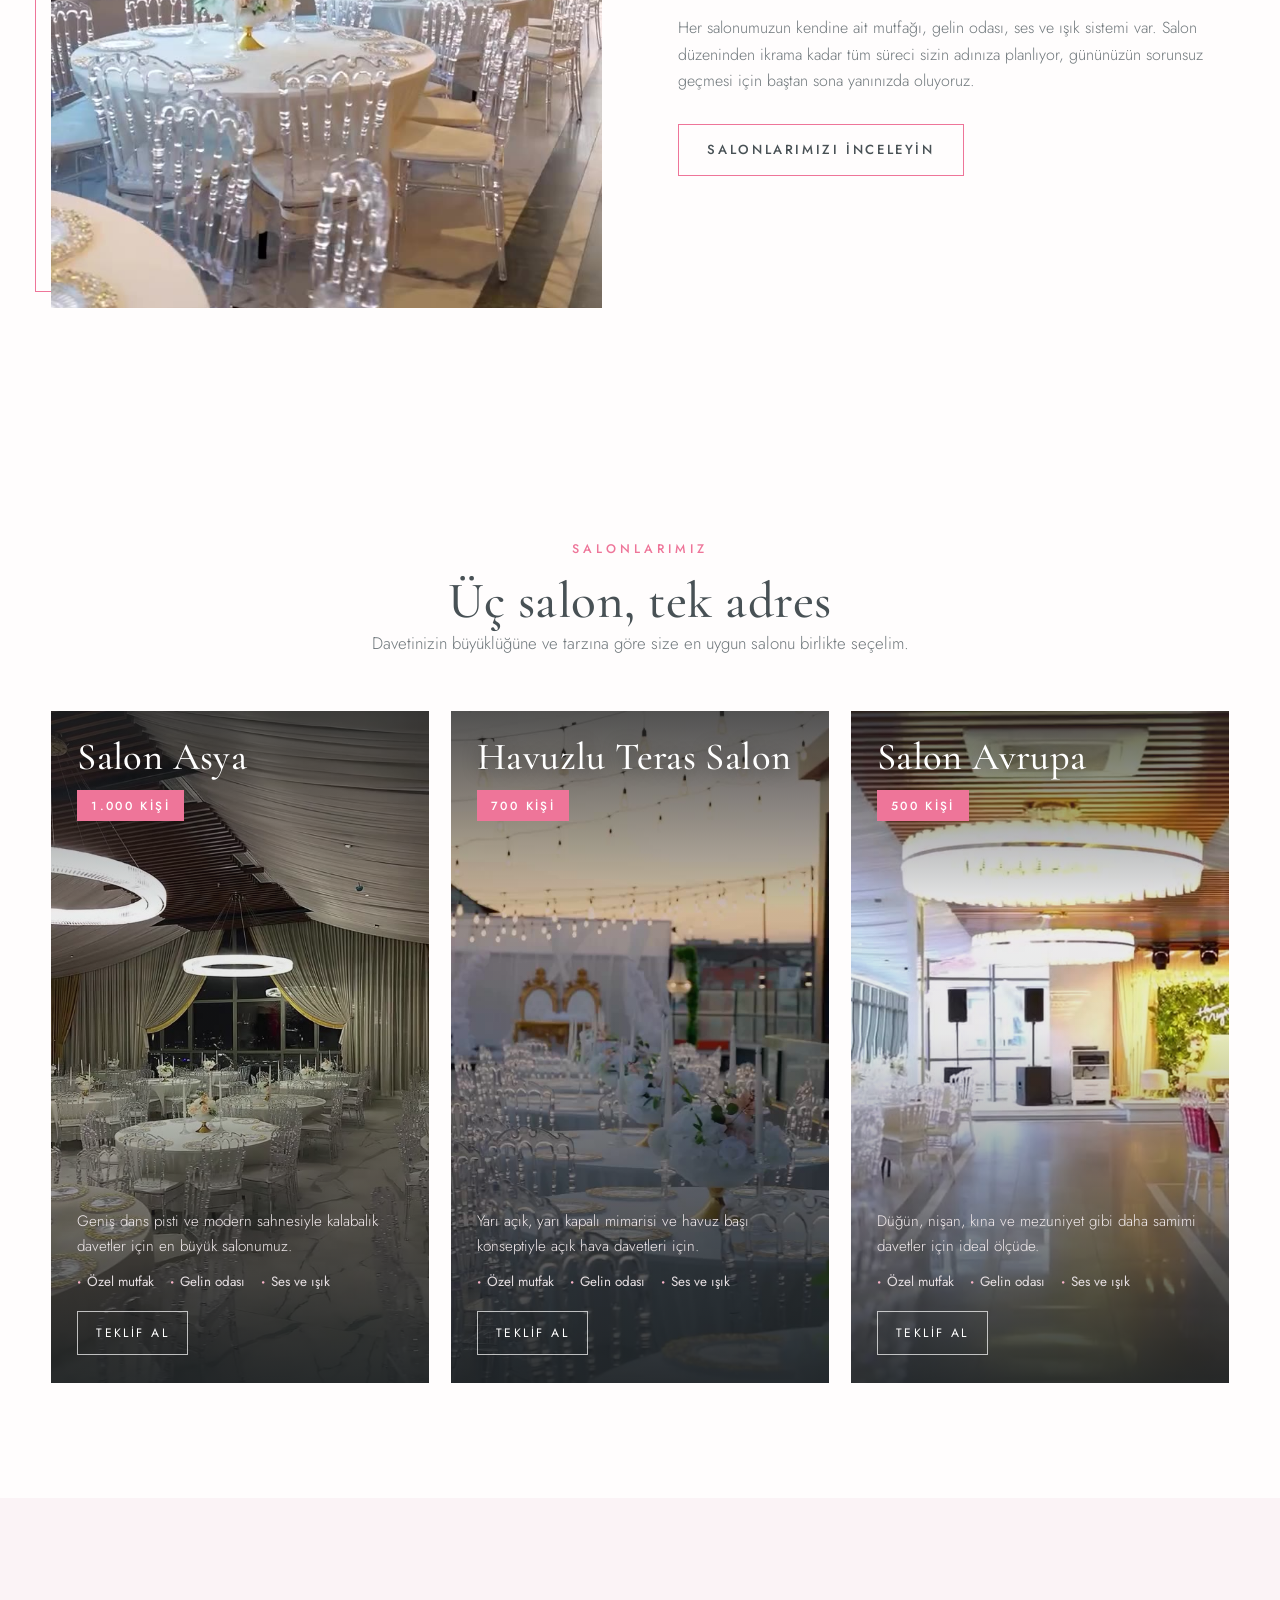
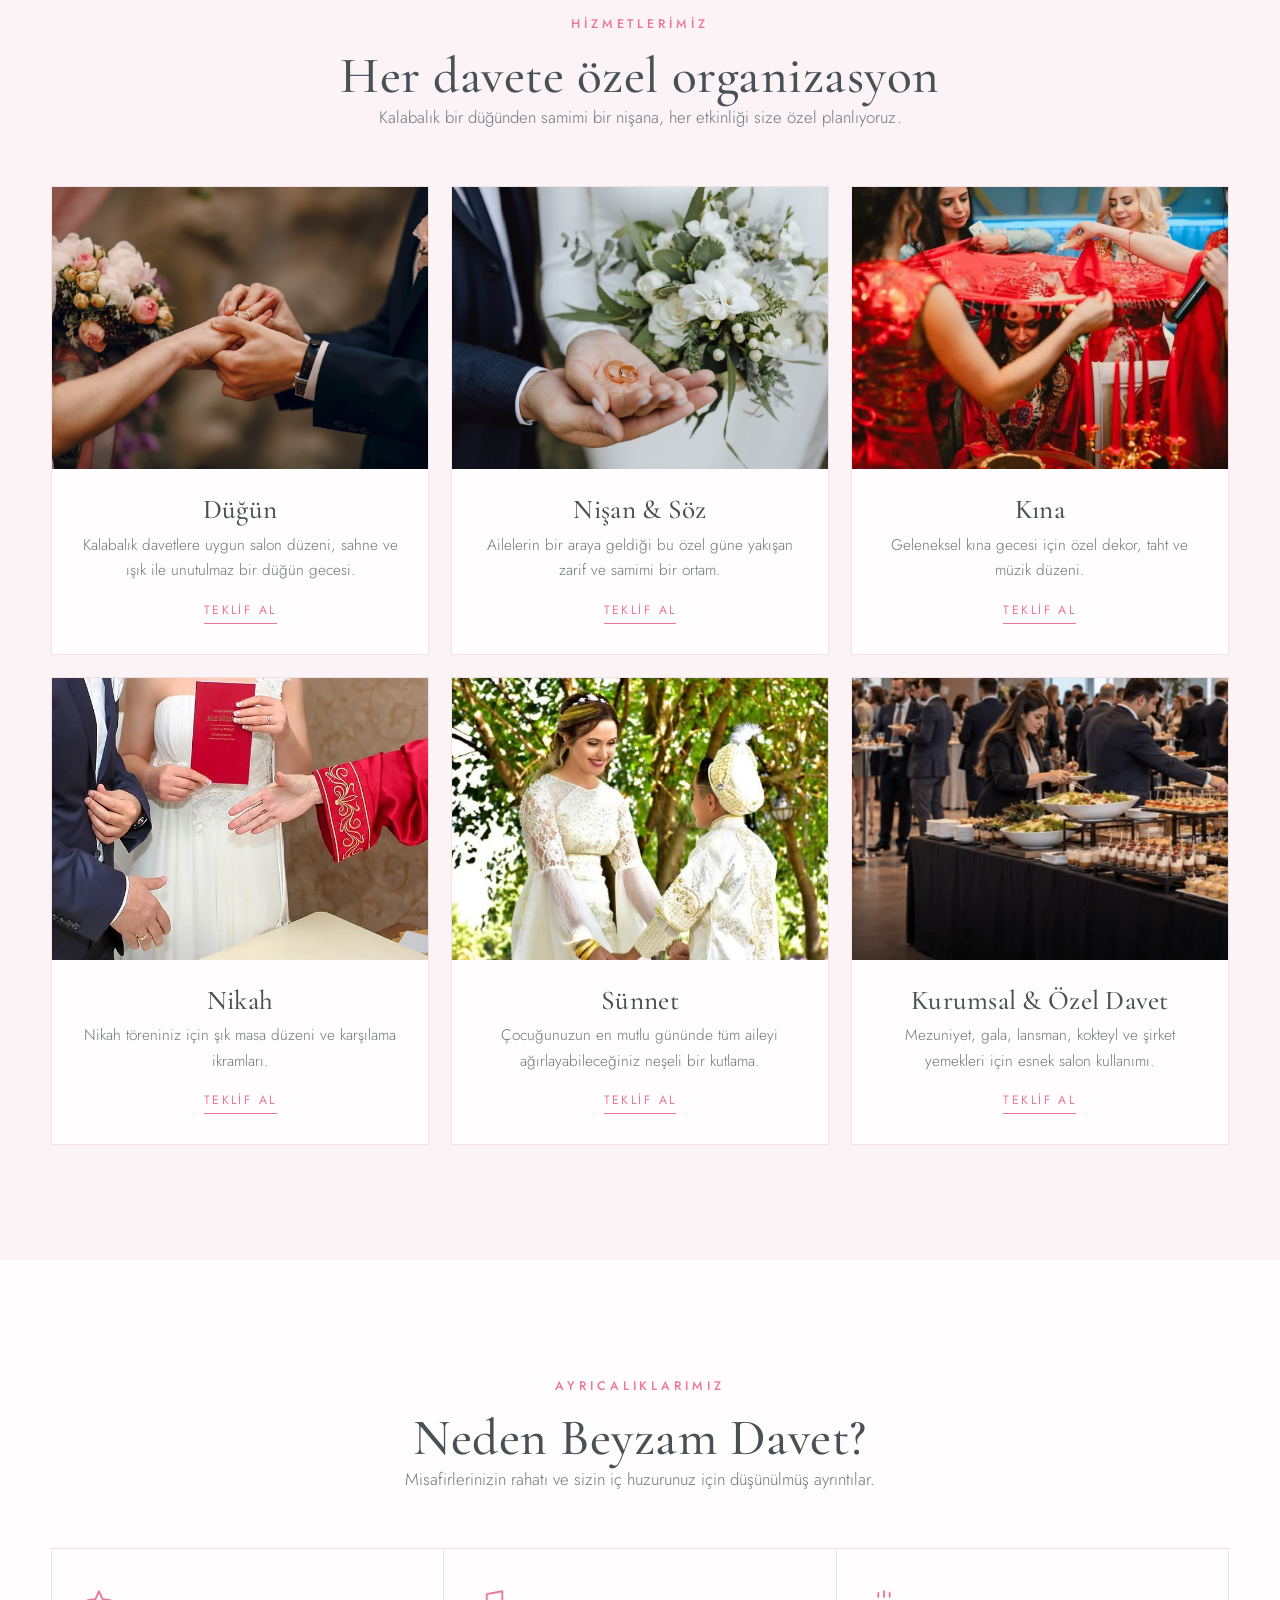
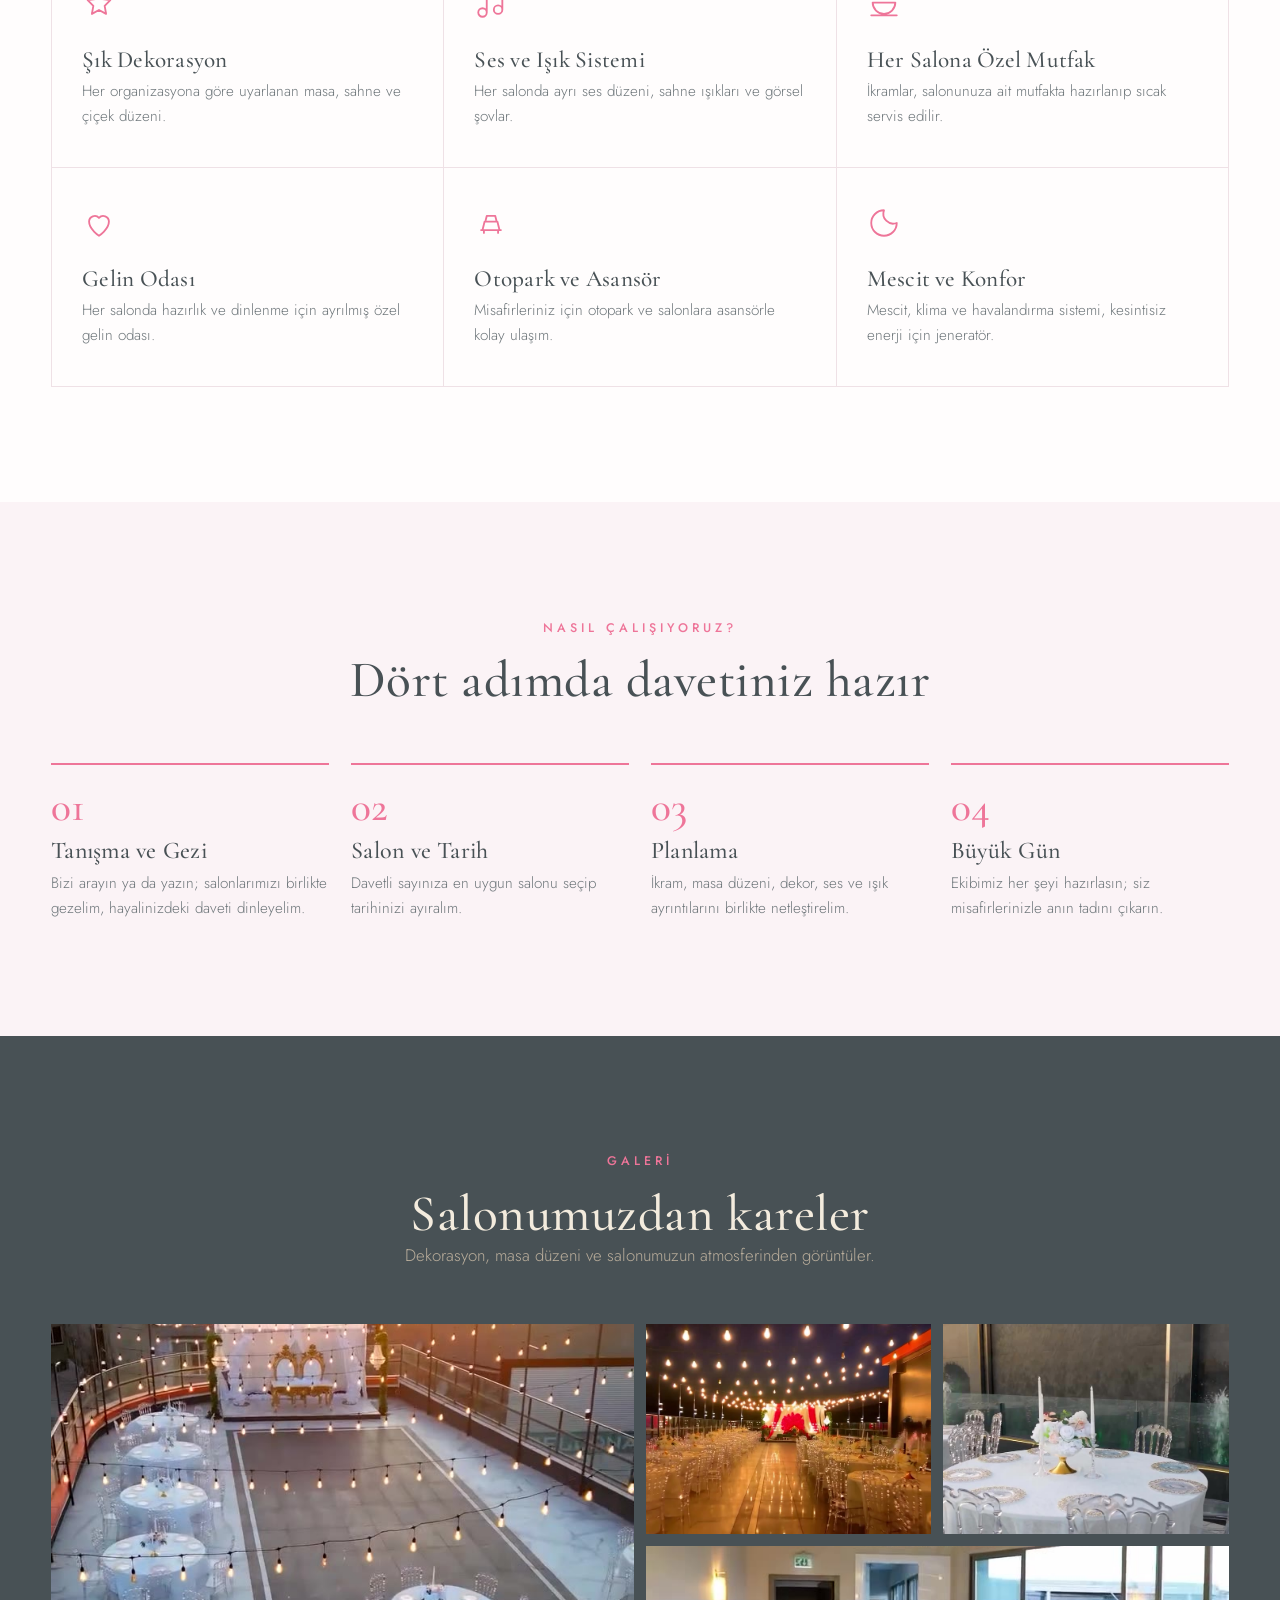
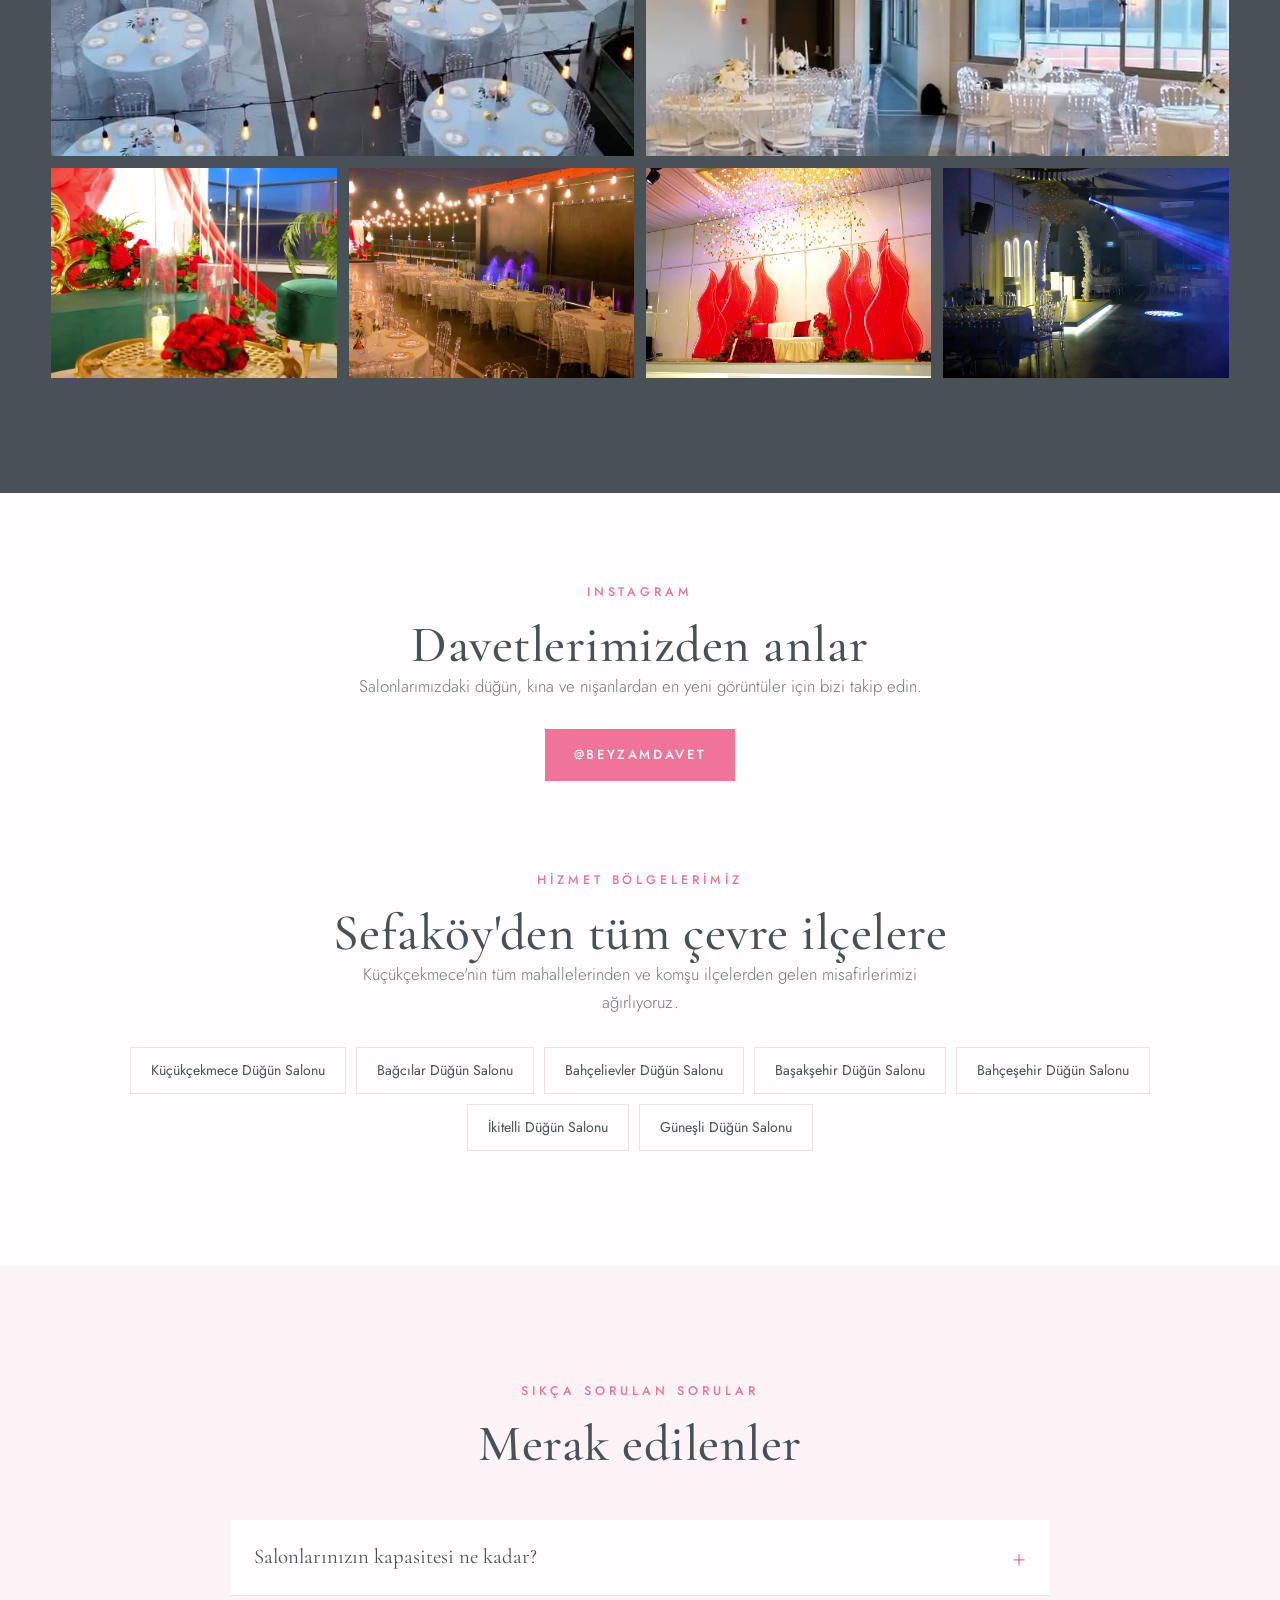
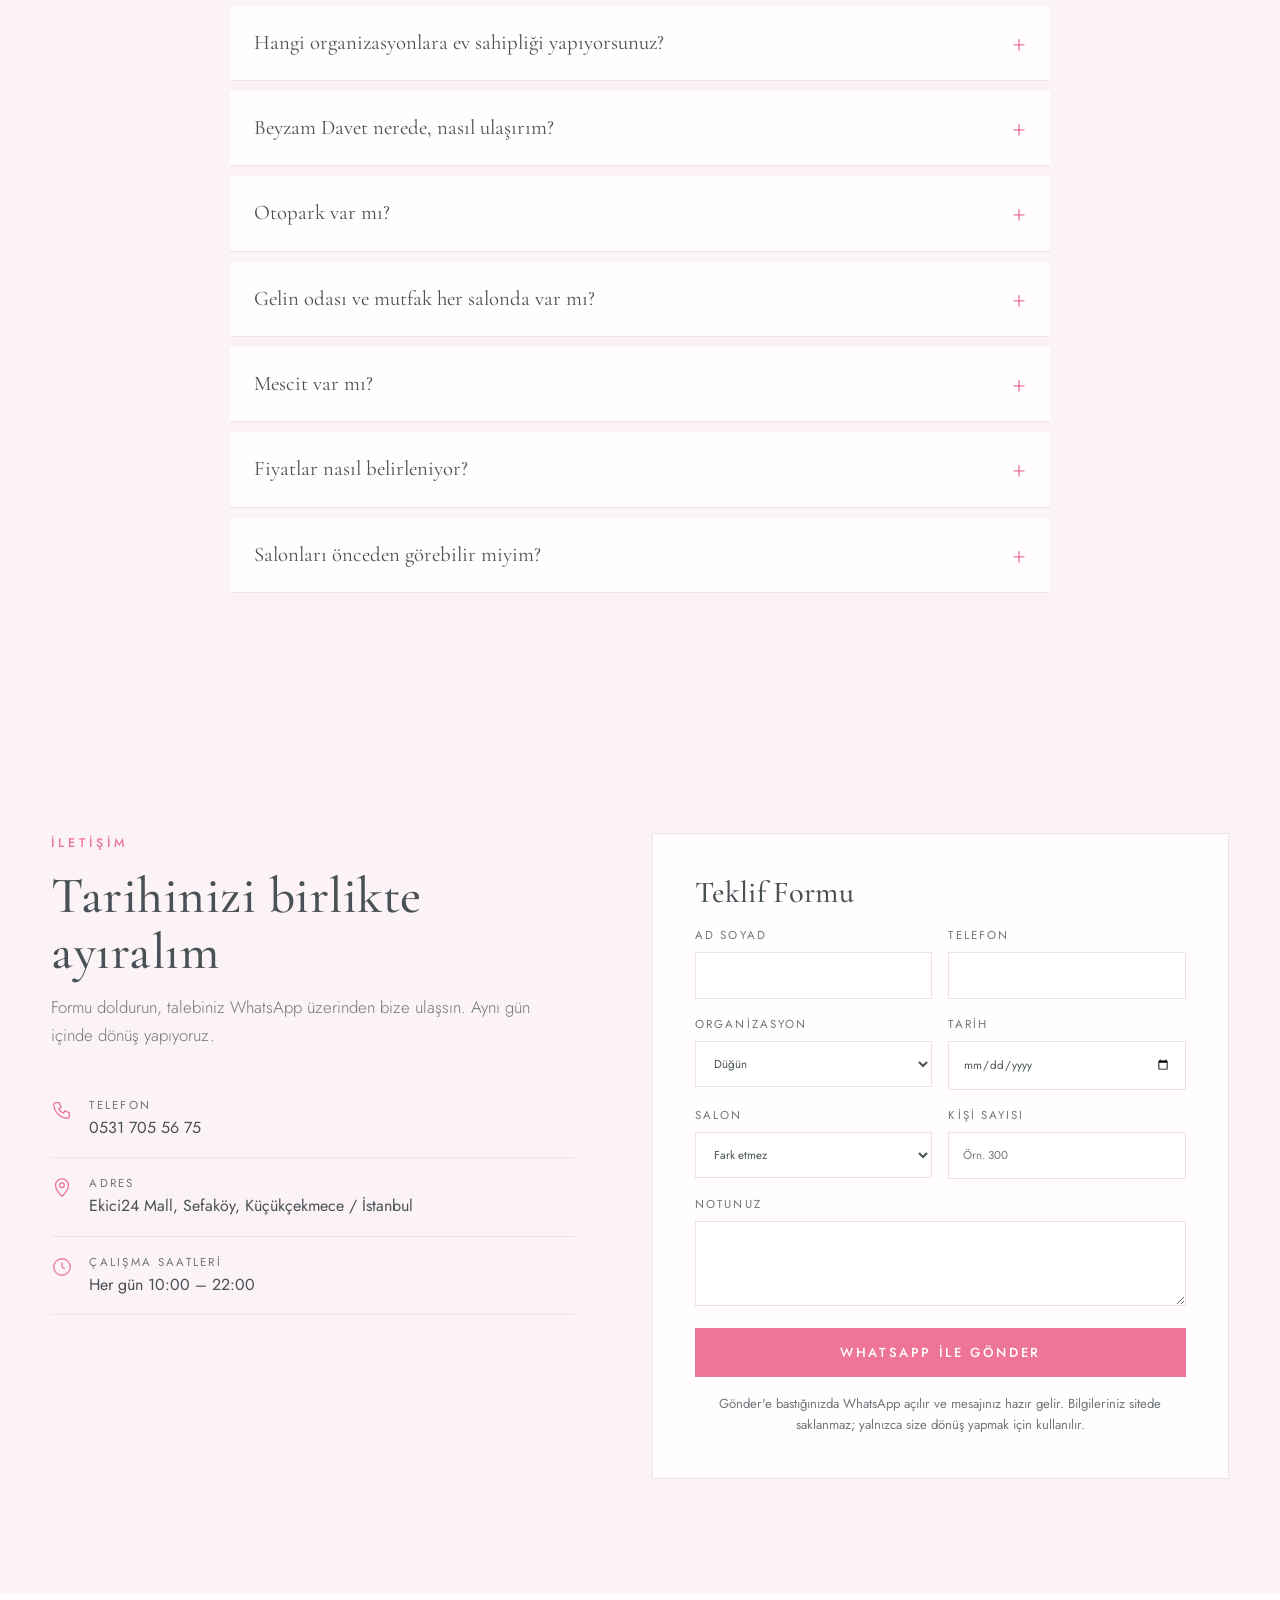
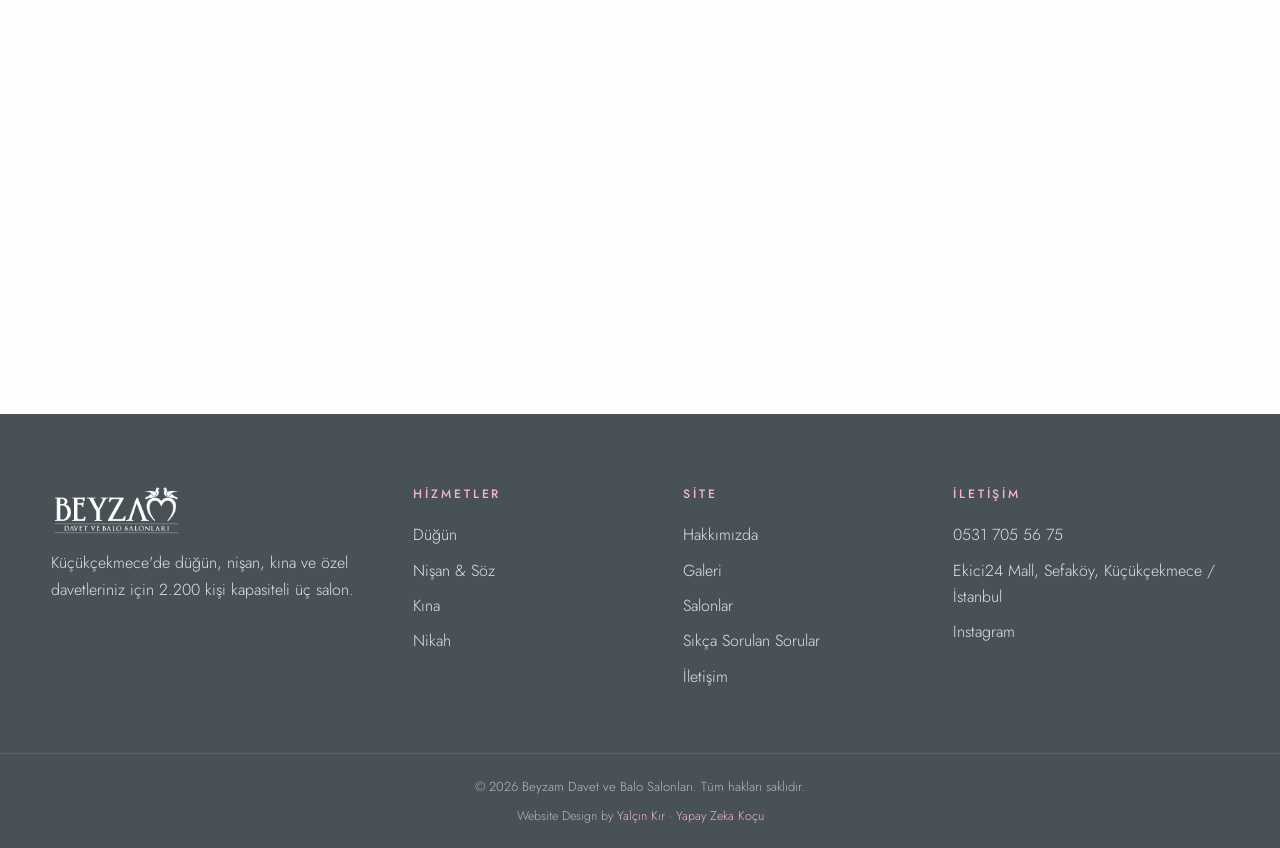
==== commit 9cc395b3: "Footer'a tasarım imzası ekle Co-Authored-By: Claude Fable 5.2 <noreply@anthropic.com> Claude-Session" ====
--- a/index.html
+++ b/index.html
@@ -211,6 +211,7 @@
 footer ul{list-style:none}footer li{margin-bottom:9px}
 footer a:hover{color:var(--gold2)}
 footer .logo{color:#fff;display:block;margin-bottom:14px}
+.credit{display:inline-block;margin-top:8px;font-size:.78rem}.credit a{color:var(--gold2);border-bottom:1px solid transparent}.credit a:hover{border-color:var(--gold2)}
 .copy{border-top:1px solid rgba(255,255,255,.1);margin-top:54px;padding:22px 0;text-align:center;font-size:.82rem;color:#b3babd}
 
 /* sabit butonlar */
@@ -451,7 +452,7 @@
     <div><h4>Site</h4><ul><li><a href="#hakkimizda">Hakkımızda</a></li><li><a href="#galeri">Galeri</a></li><li><a href="#salonlar">Salonlar</a></li><li><a href="#sss">Sıkça Sorulan Sorular</a></li><li><a href="#iletisim">İletişim</a></li></ul></div>
     <div><h4>İletişim</h4><ul><li><a data-tel data-f="phoneText"></a></li><li data-f="address"></li><li><a data-ig target="_blank" rel="noopener">Instagram</a></li></ul></div>
   </div>
-  <div class="copy">© <span id="yil"></span> Beyzam Davet ve Balo Salonları. Tüm hakları saklıdır.</div>
+  <div class="copy">© <span id="yil"></span> Beyzam Davet ve Balo Salonları. Tüm hakları saklıdır.<br><span class="credit">Website Design by <a href="https://wa.me/905458506838" target="_blank" rel="noopener">Yalçın Kır · Yapay Zeka Koçu</a></span></div>
 </footer>
 
 <a class="fab" data-wa aria-label="WhatsApp ile yazın"><svg viewBox="0 0 24 24"><path d="M12 2a10 10 0 0 0-8.600 15.100L2 22l5-1.300A10 10 0 1 0 12 2zm5.800 14.100c-.200.700-1.400 1.300-2 1.400-.500.100-1.200.100-1.900-.100-2.900-.900-5.300-3.500-6.200-5.200-.900-1.700-.400-3.100.300-3.800.300-.300.600-.400.800-.400h.600c.200 0 .500 0 .700.600l.900 2.200c.100.200.100.400 0 .600l-.700 1c-.200.200-.200.400-.100.600.800 1.400 1.900 2.400 3.400 3.100.200.100.400.100.600-.100l.900-1.100c.200-.300.400-.200.700-.100l2.100 1c.300.100.500.200.500.400 0 .200 0 .600-.100.900z"/></svg></a>
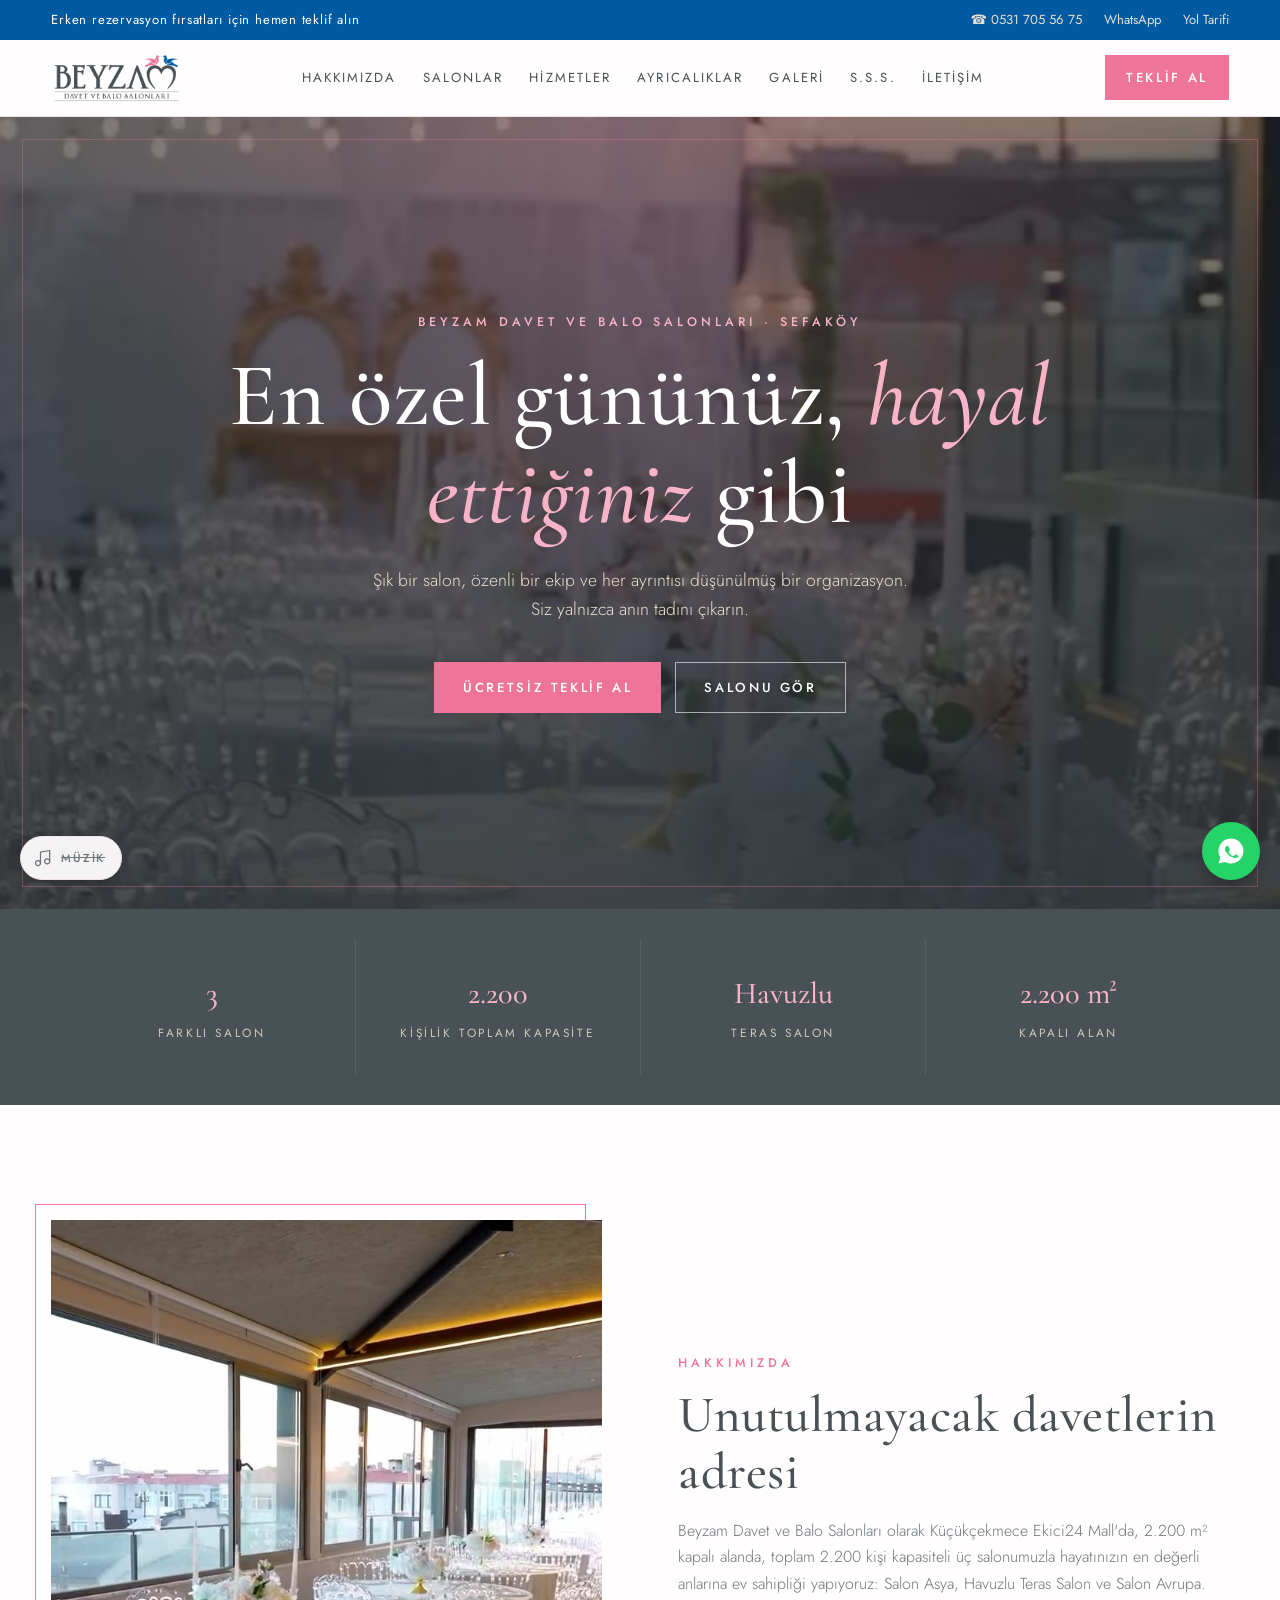
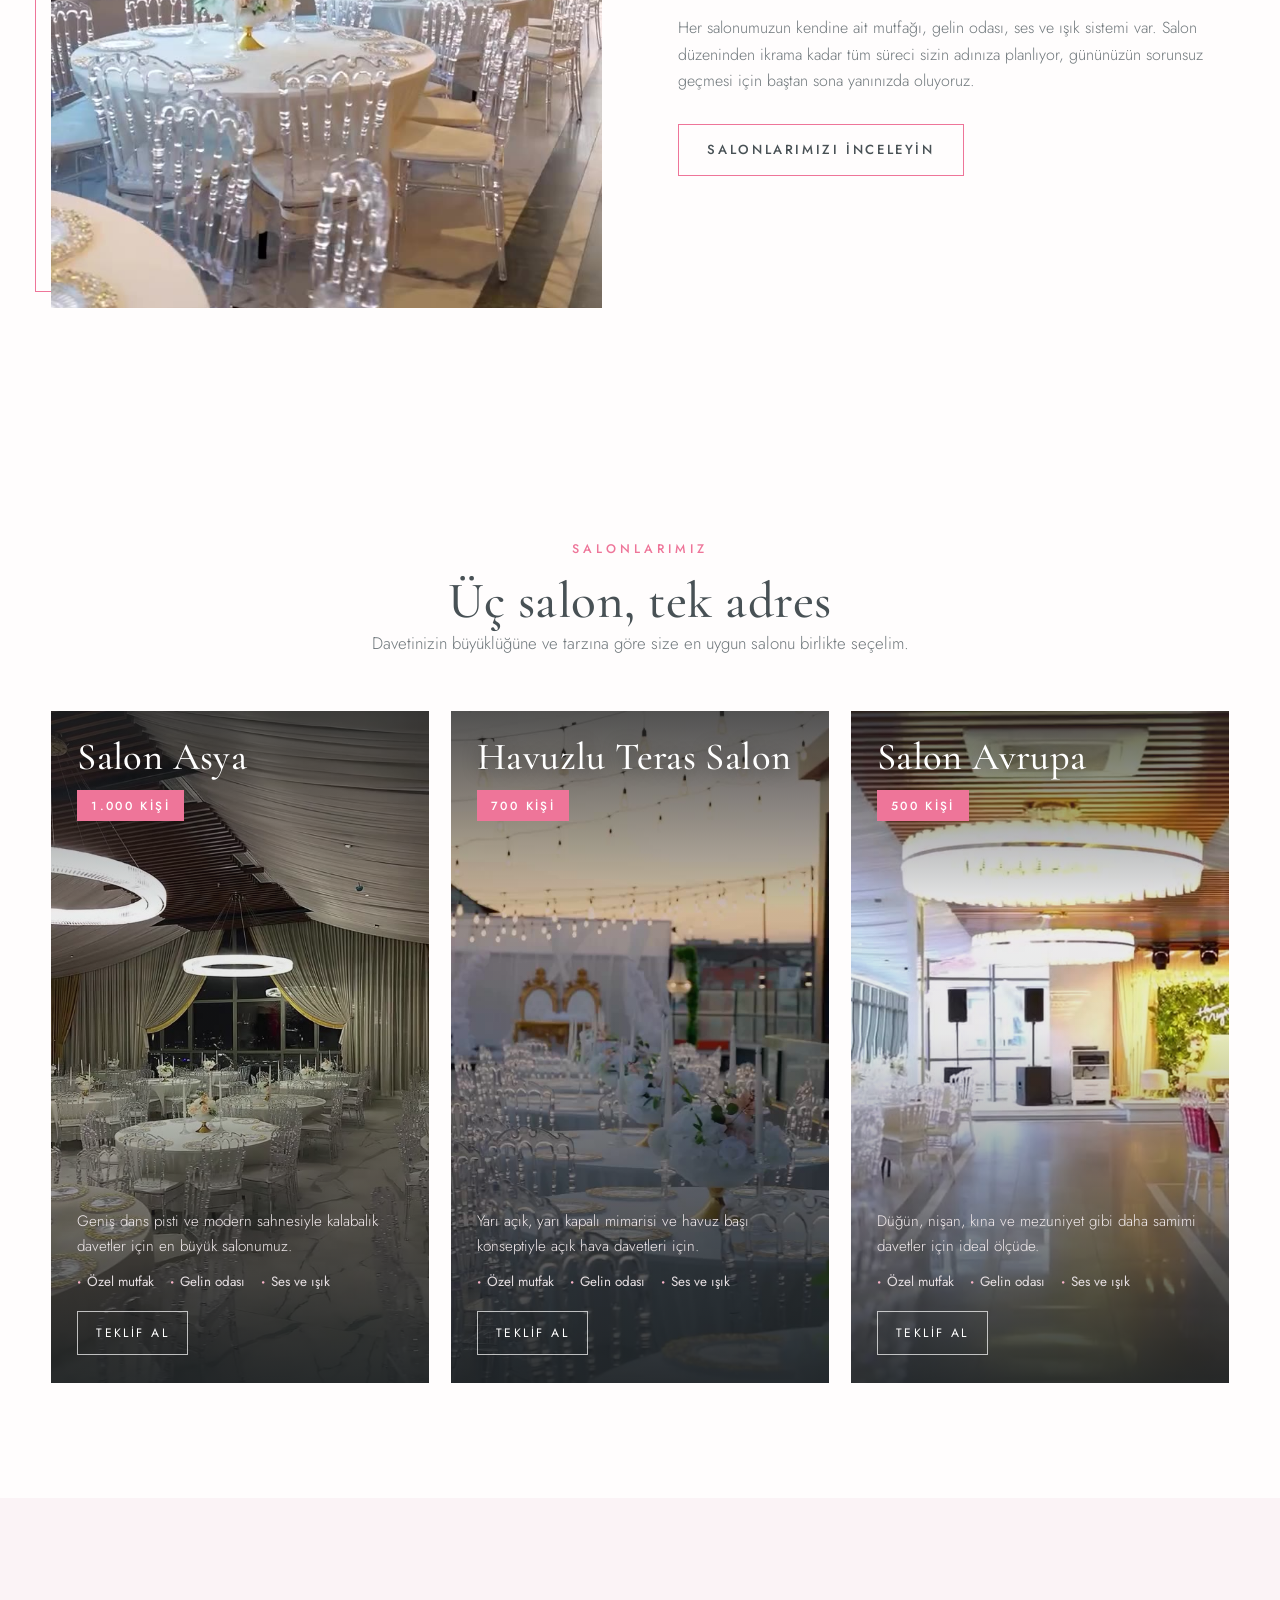
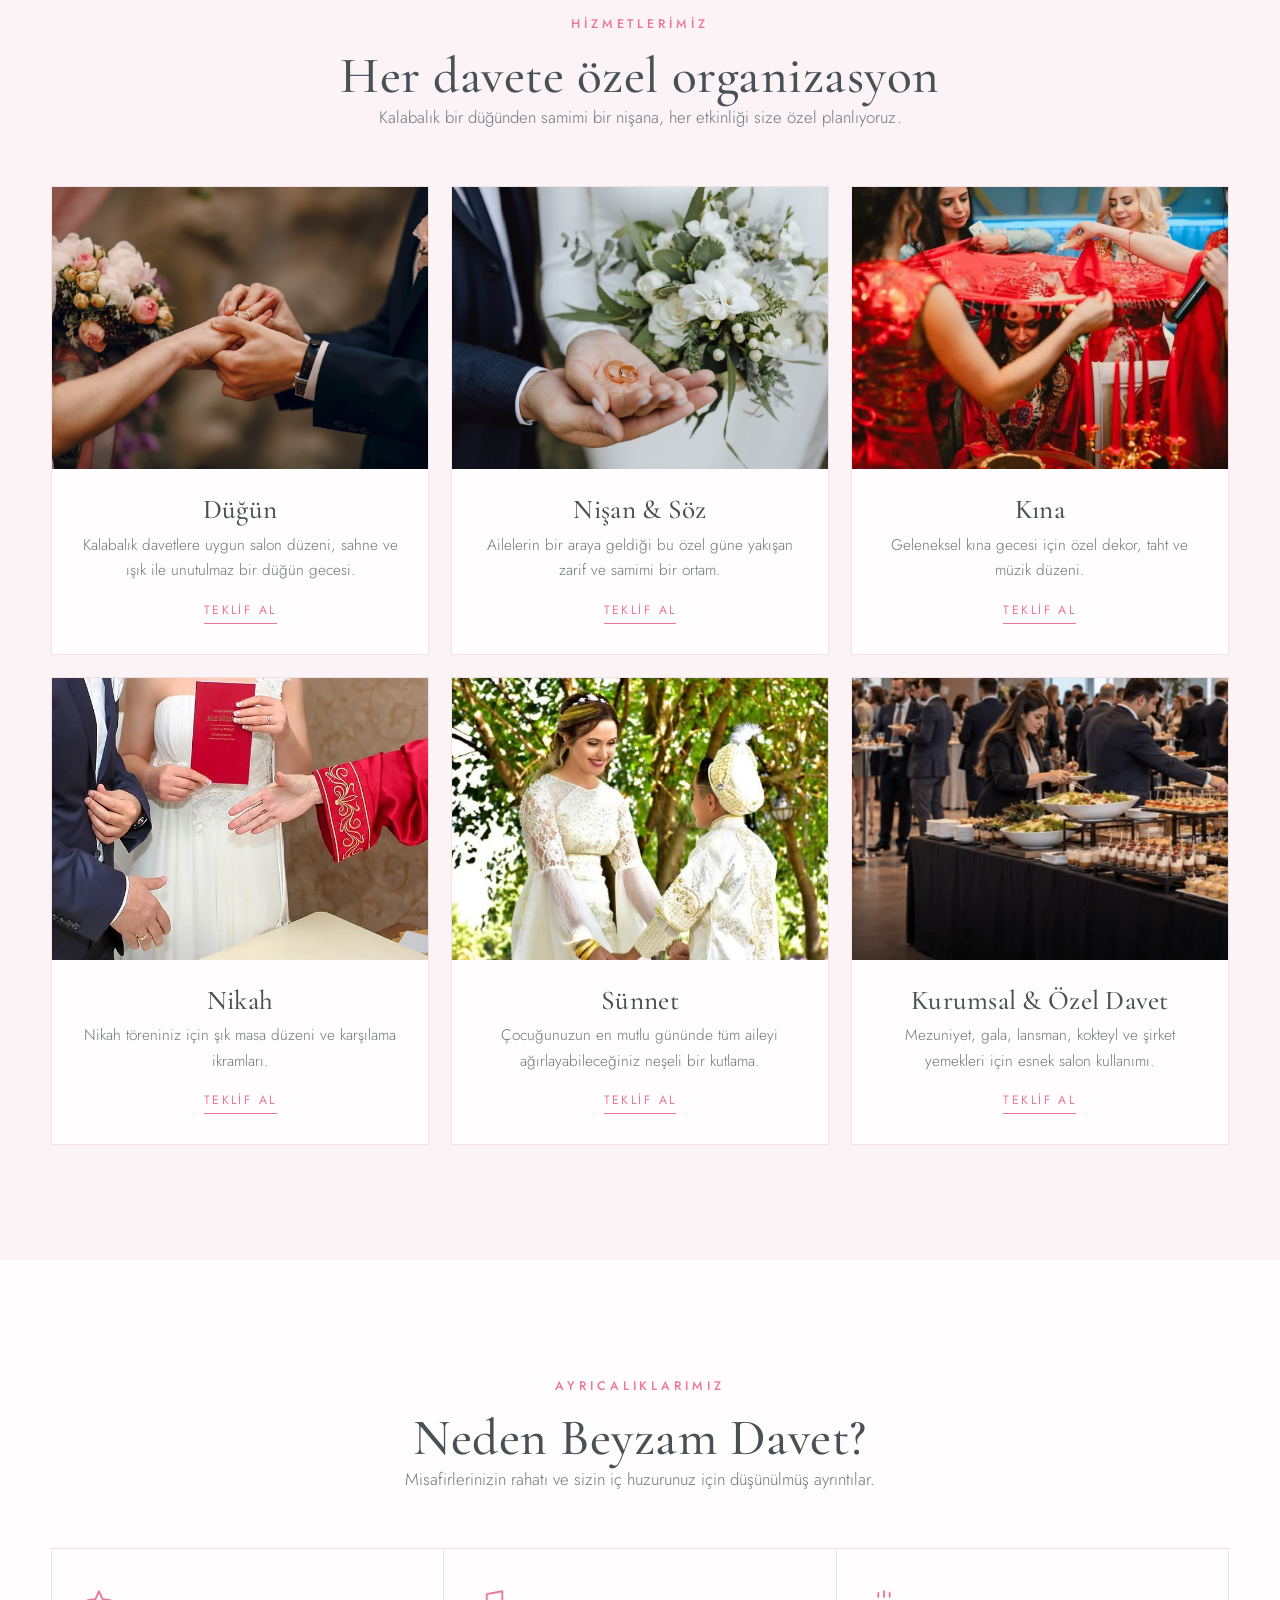
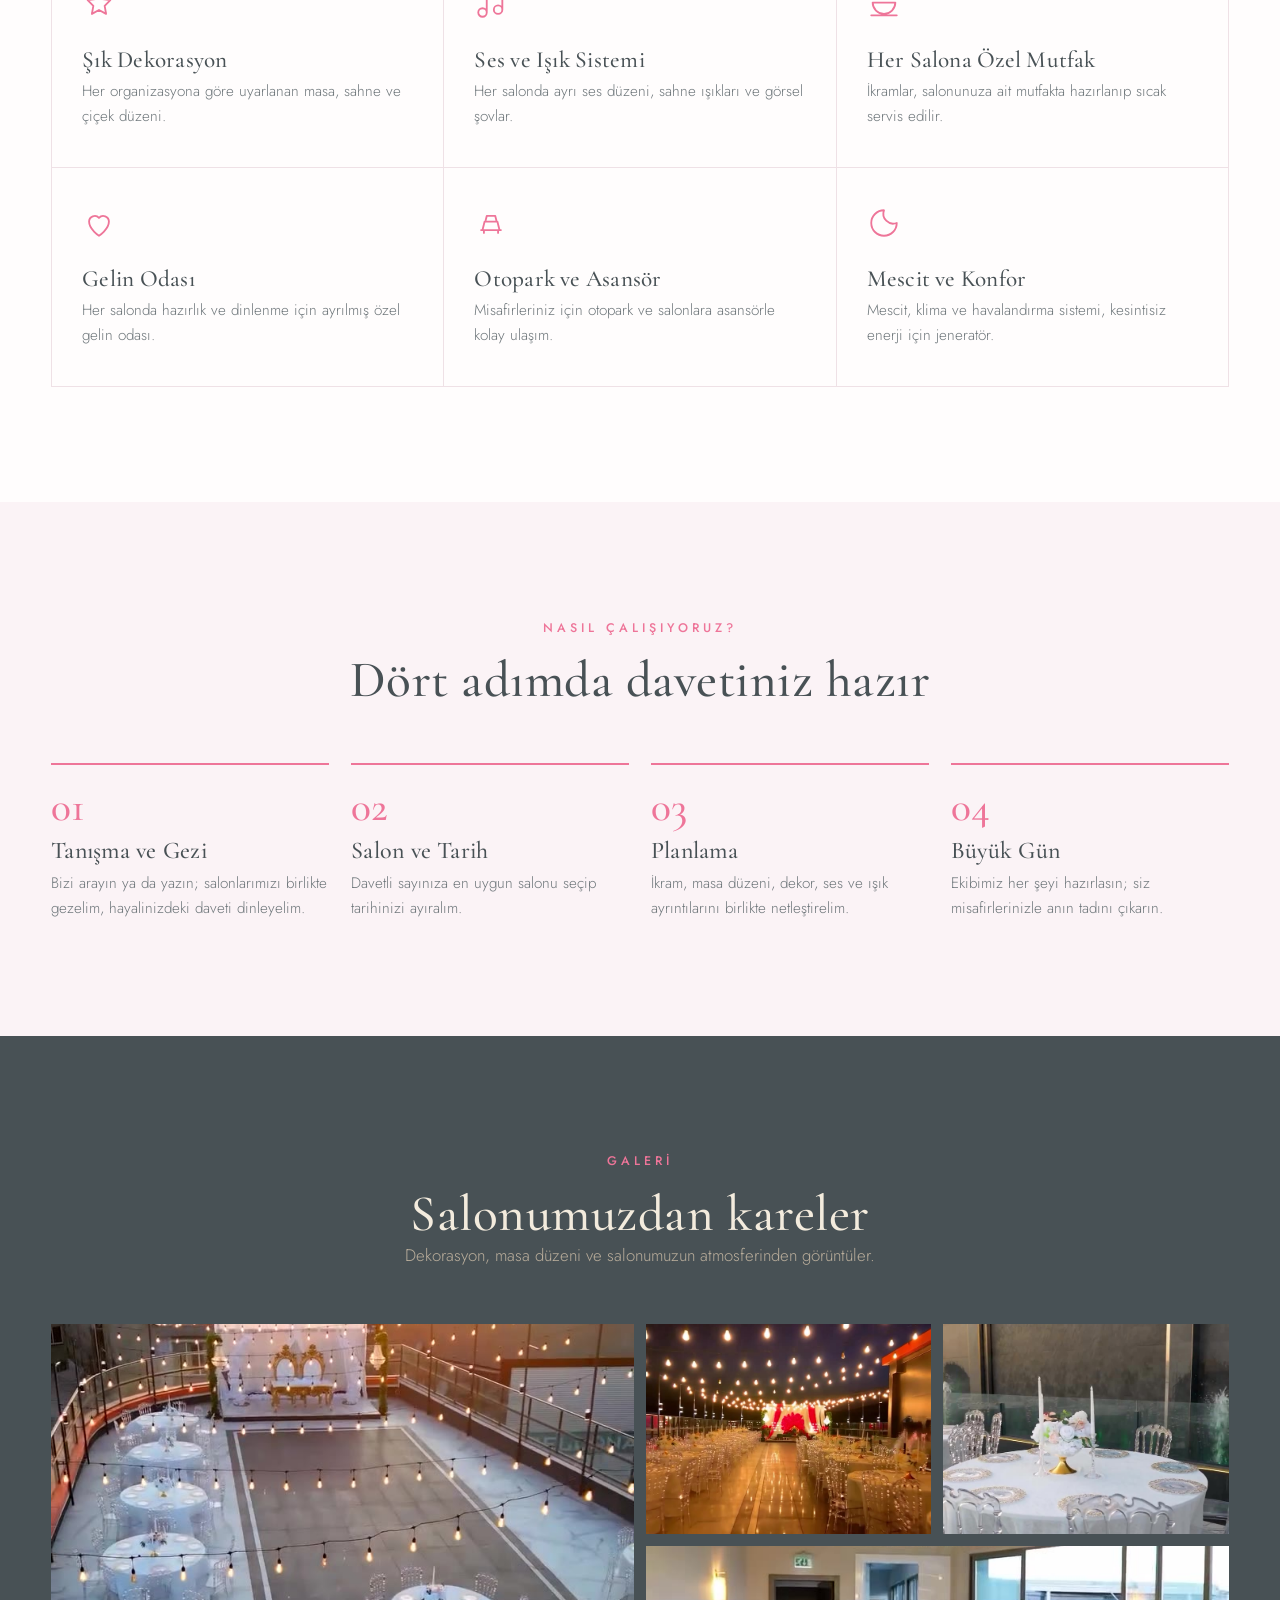
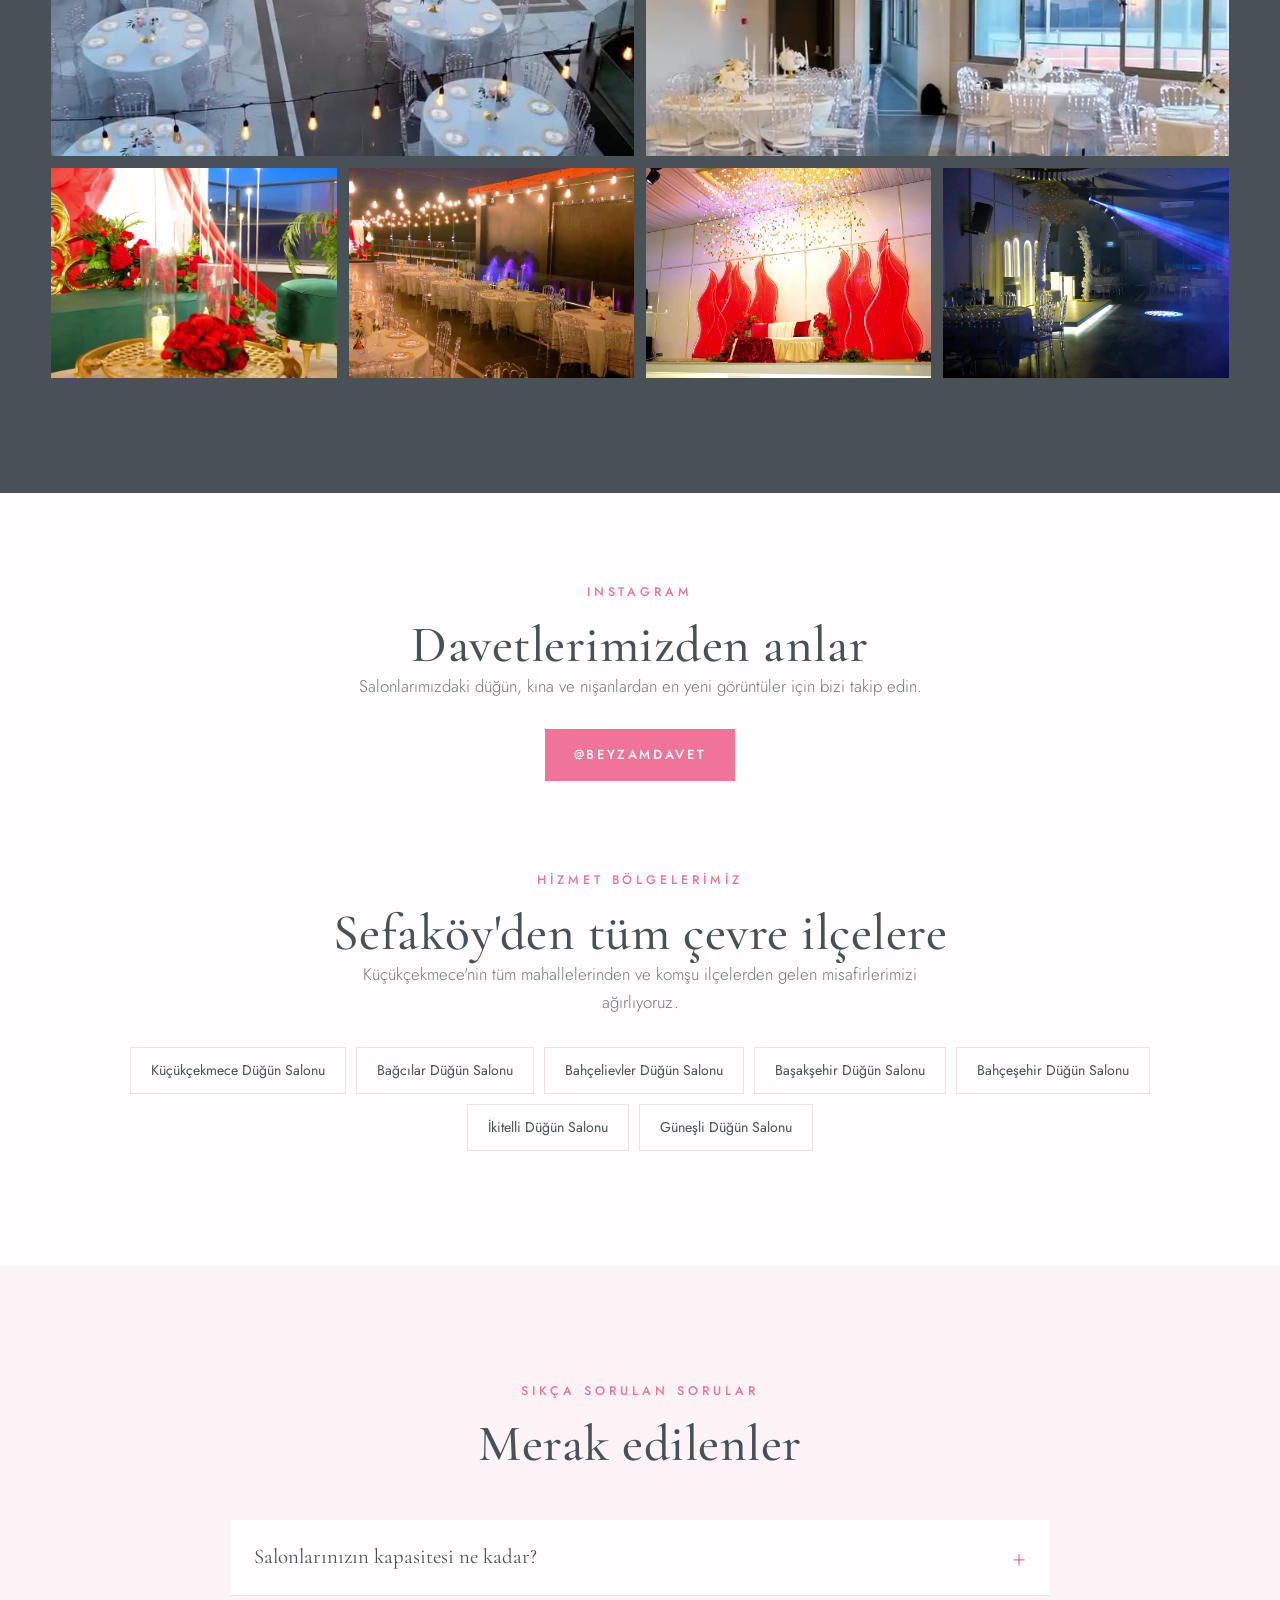
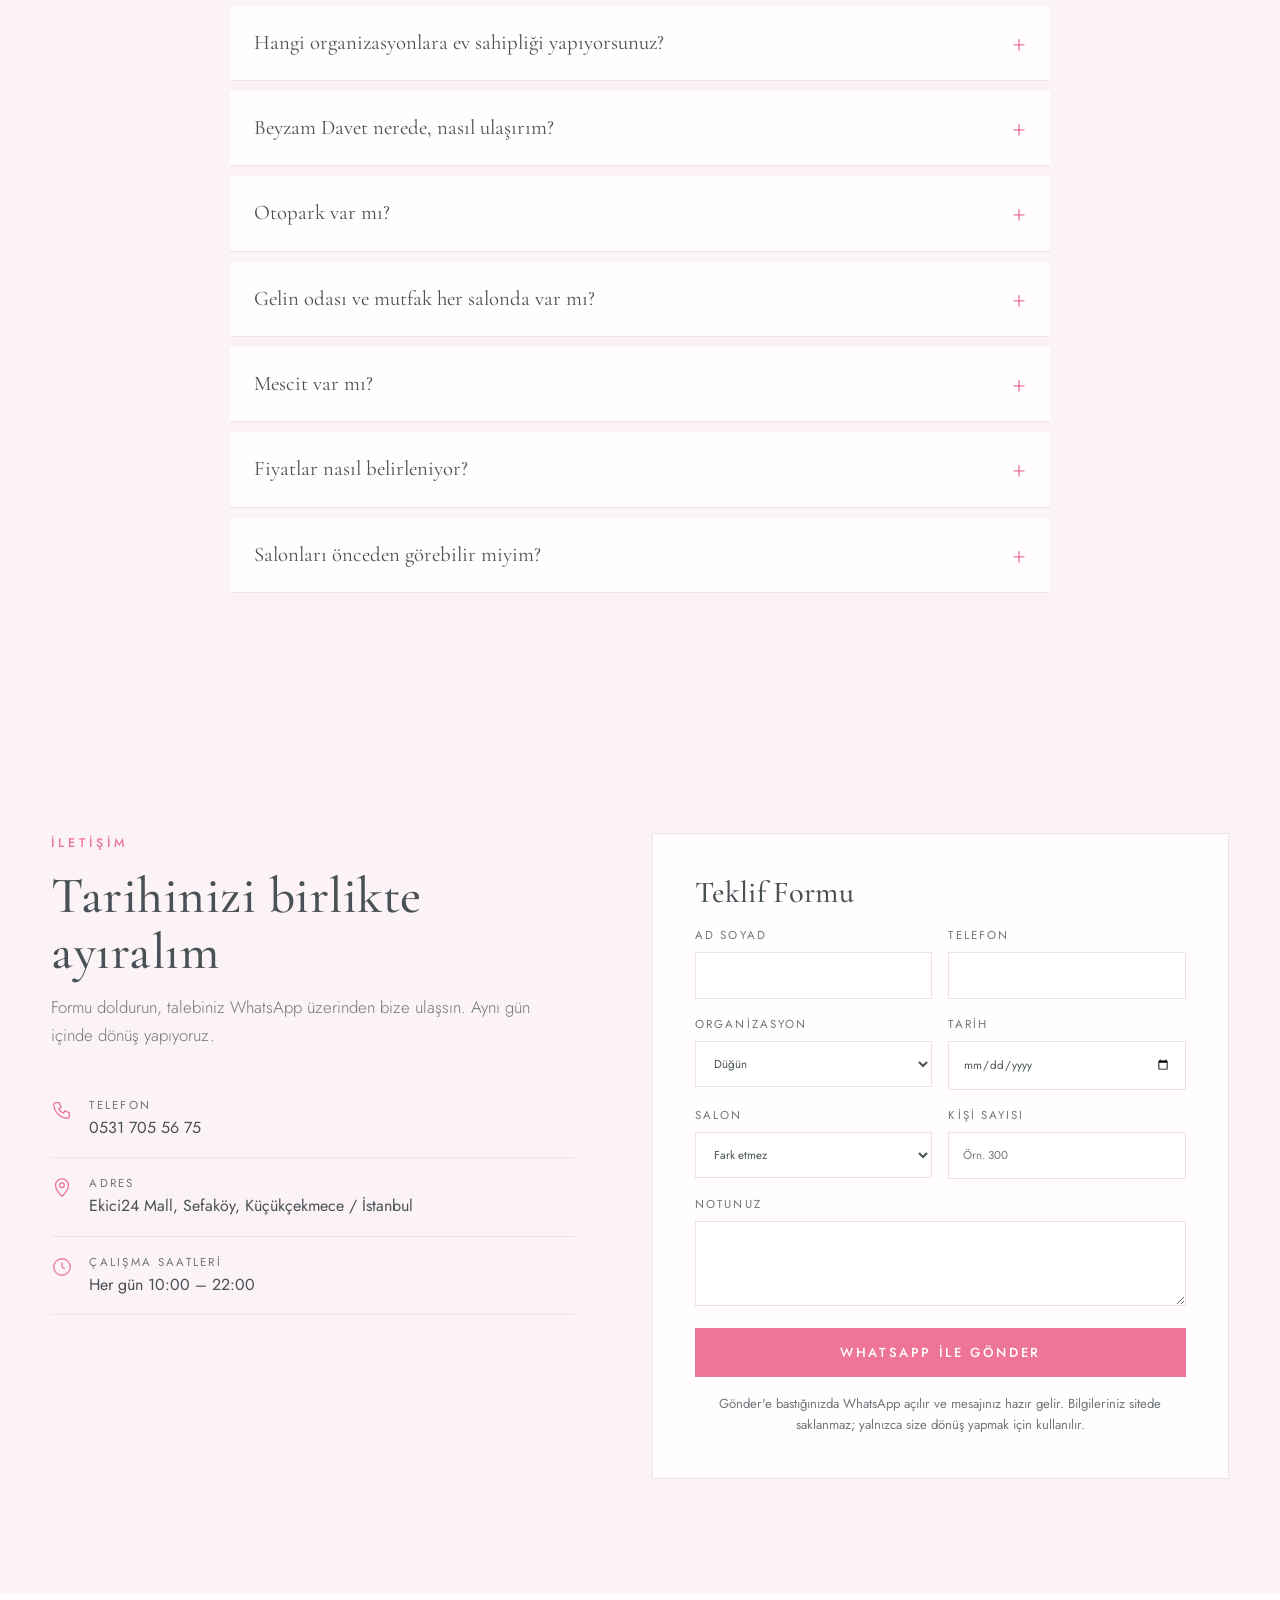
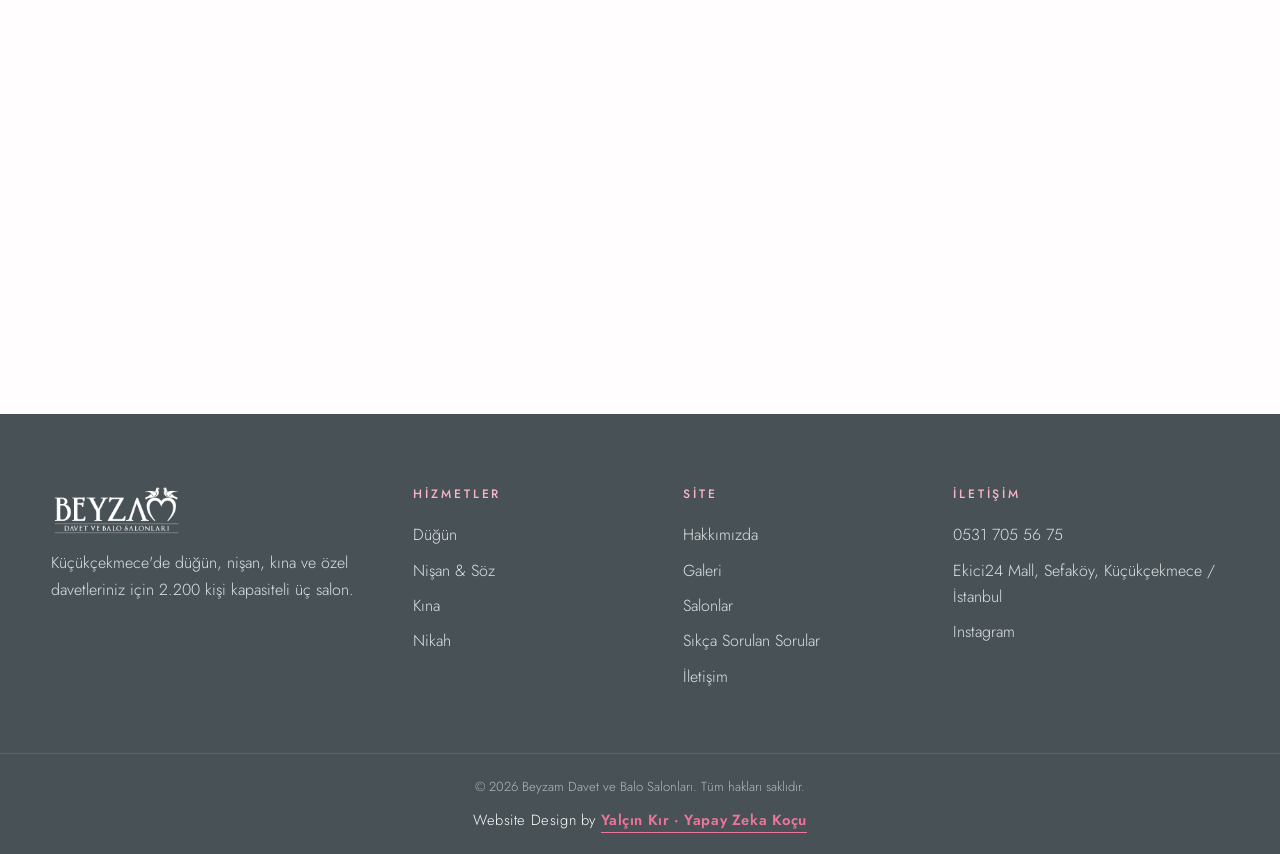
==== commit 4a6534ae: "Tasarım imzasını daha belirgin yap Co-Authored-By: Claude Fable 5.2 <noreply@anthropic.com> Claude-S" ====
--- a/index.html
+++ b/index.html
@@ -211,7 +211,7 @@
 footer ul{list-style:none}footer li{margin-bottom:9px}
 footer a:hover{color:var(--gold2)}
 footer .logo{color:#fff;display:block;margin-bottom:14px}
-.credit{display:inline-block;margin-top:8px;font-size:.78rem}.credit a{color:var(--gold2);border-bottom:1px solid transparent}.credit a:hover{border-color:var(--gold2)}
+.credit{display:inline-block;margin-top:10px;font-size:.92rem;color:#fff;letter-spacing:.04em}.credit a{color:var(--gold);font-weight:600;border-bottom:1px solid var(--gold);padding-bottom:1px}.credit a:hover{color:#fff;border-color:#fff}
 .copy{border-top:1px solid rgba(255,255,255,.1);margin-top:54px;padding:22px 0;text-align:center;font-size:.82rem;color:#b3babd}
 
 /* sabit butonlar */
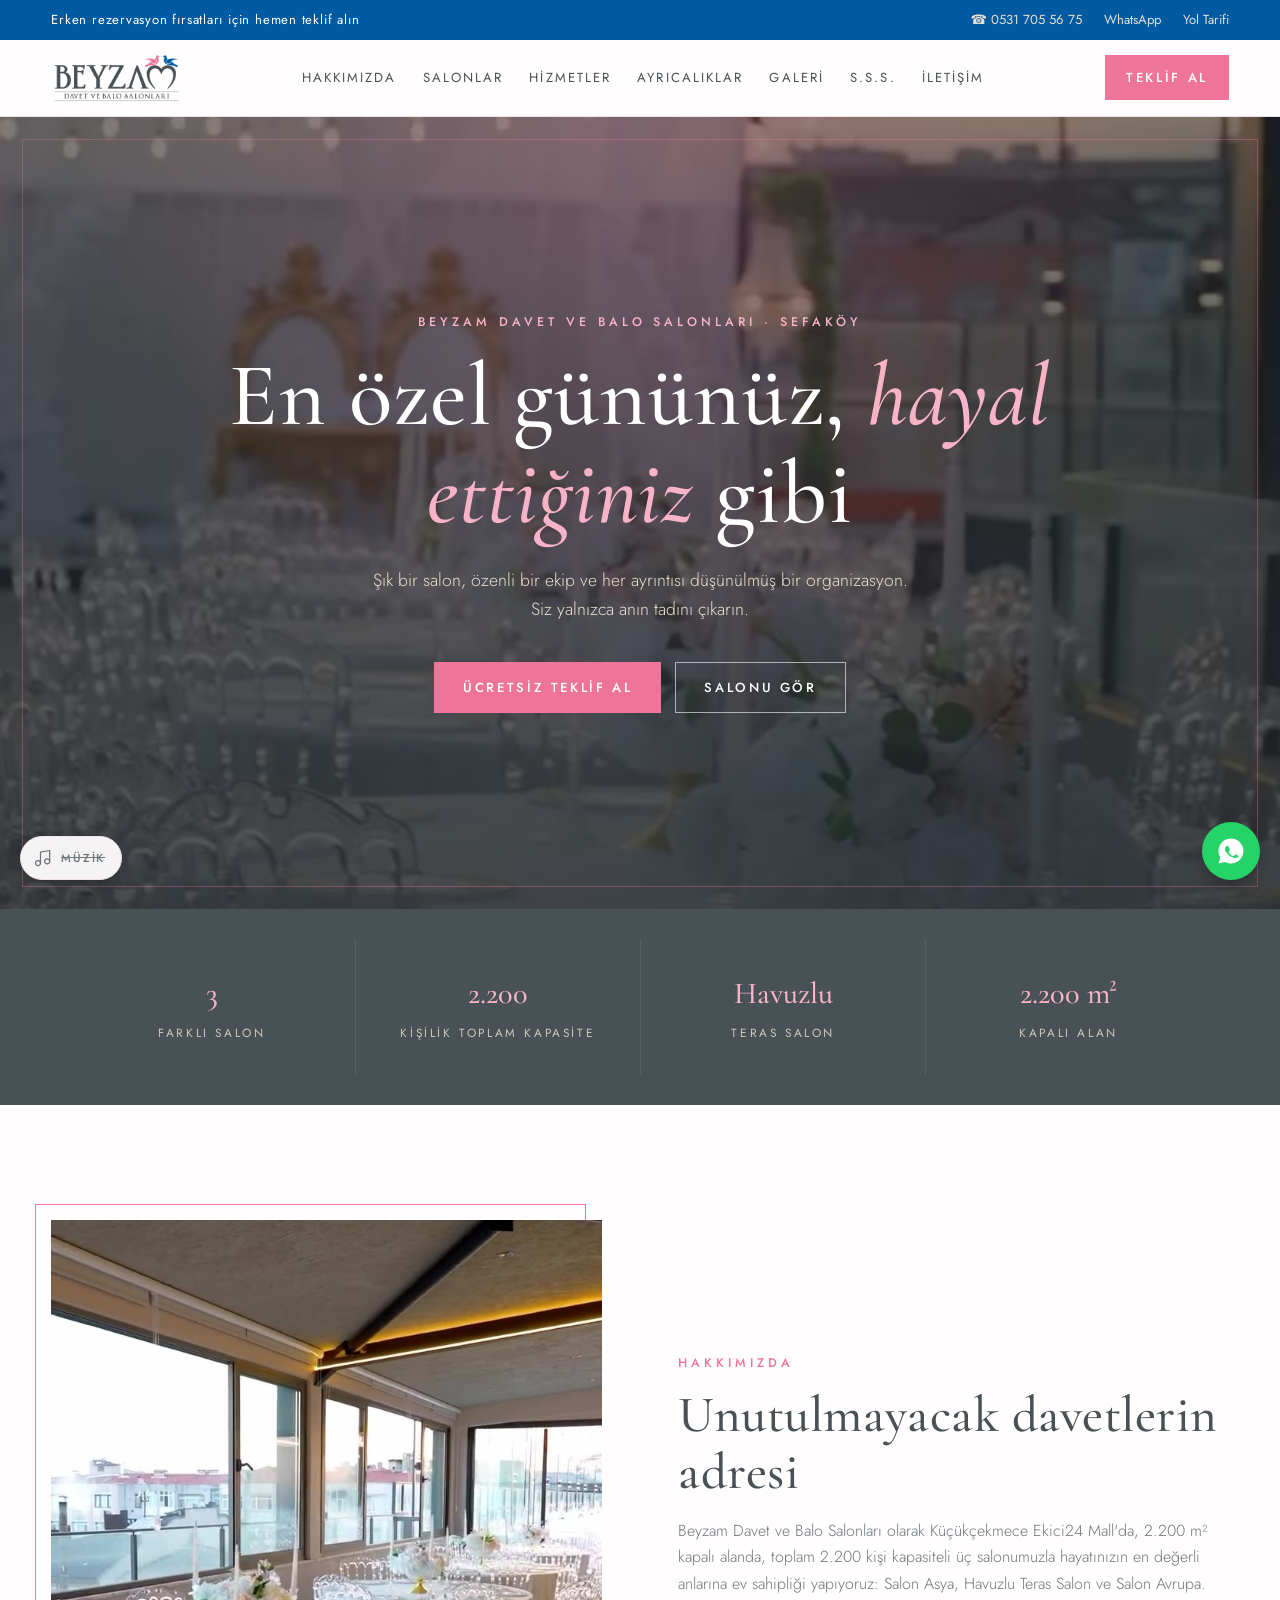
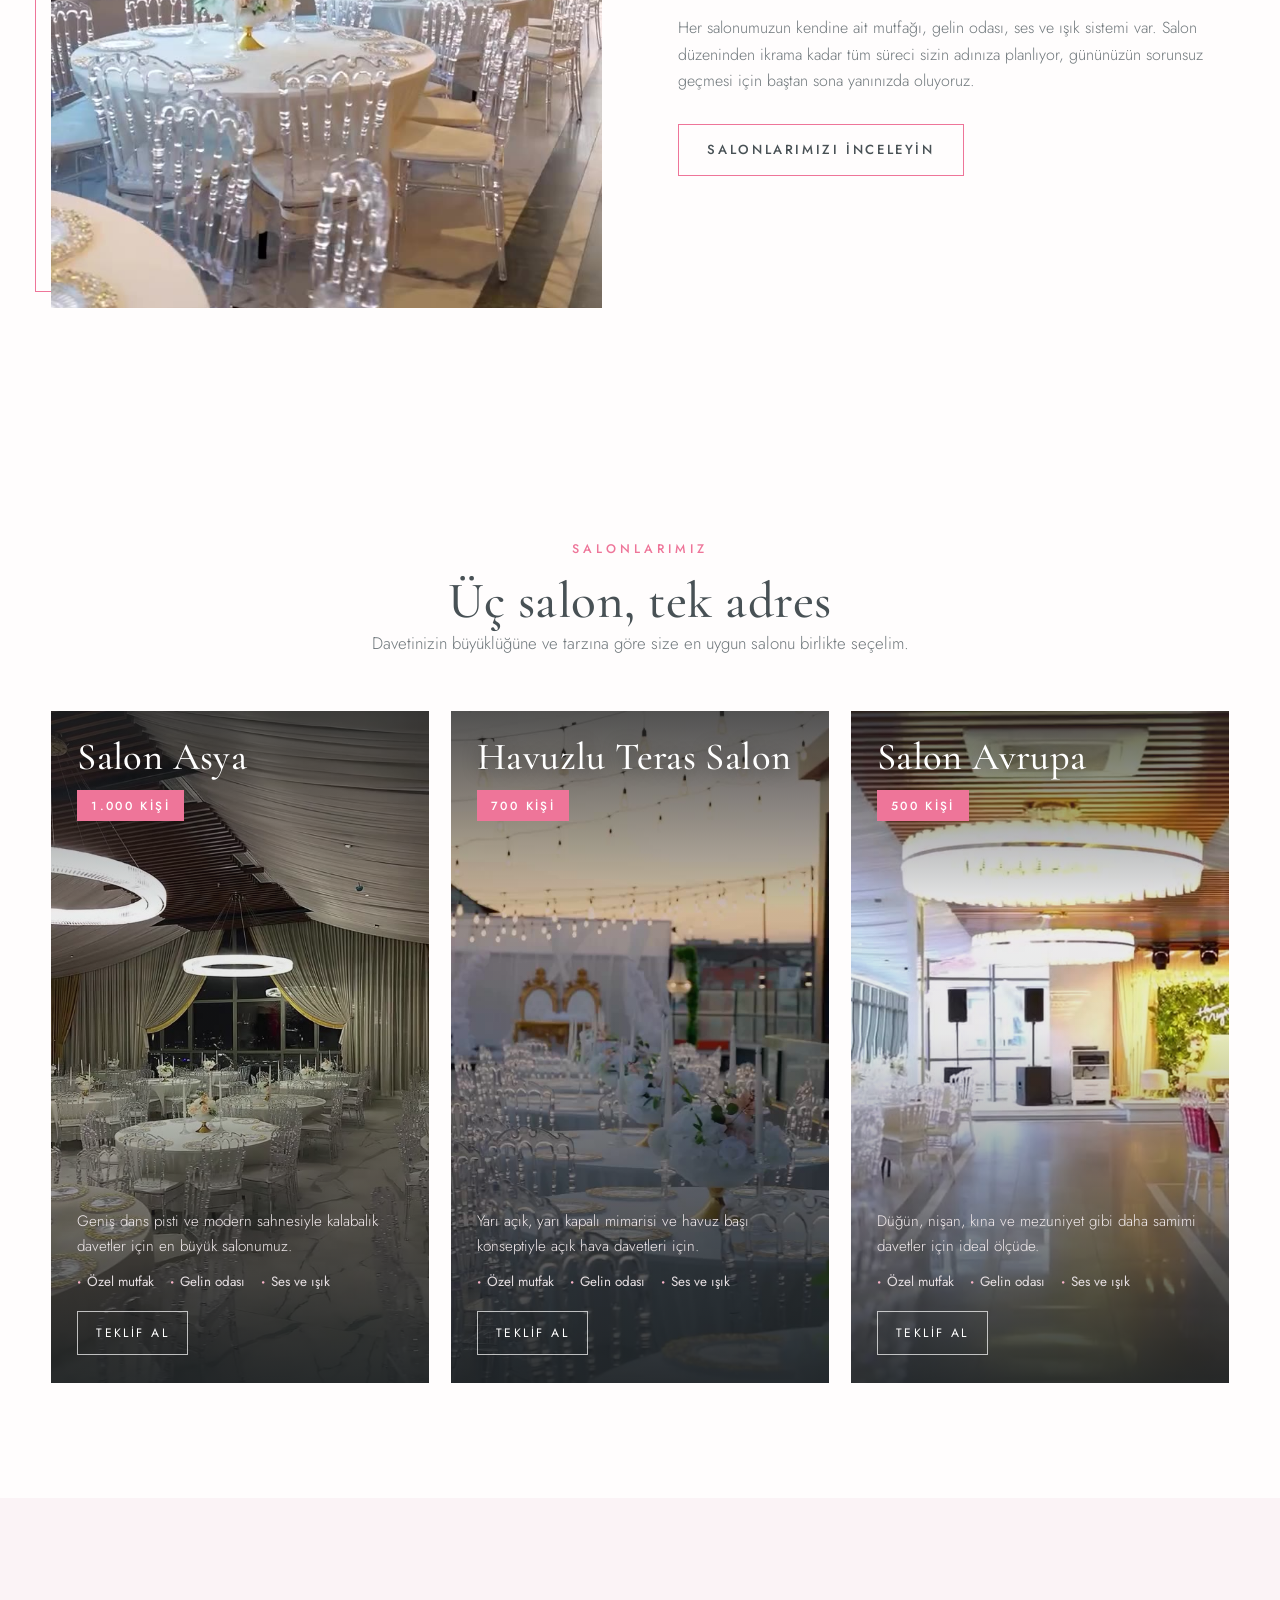
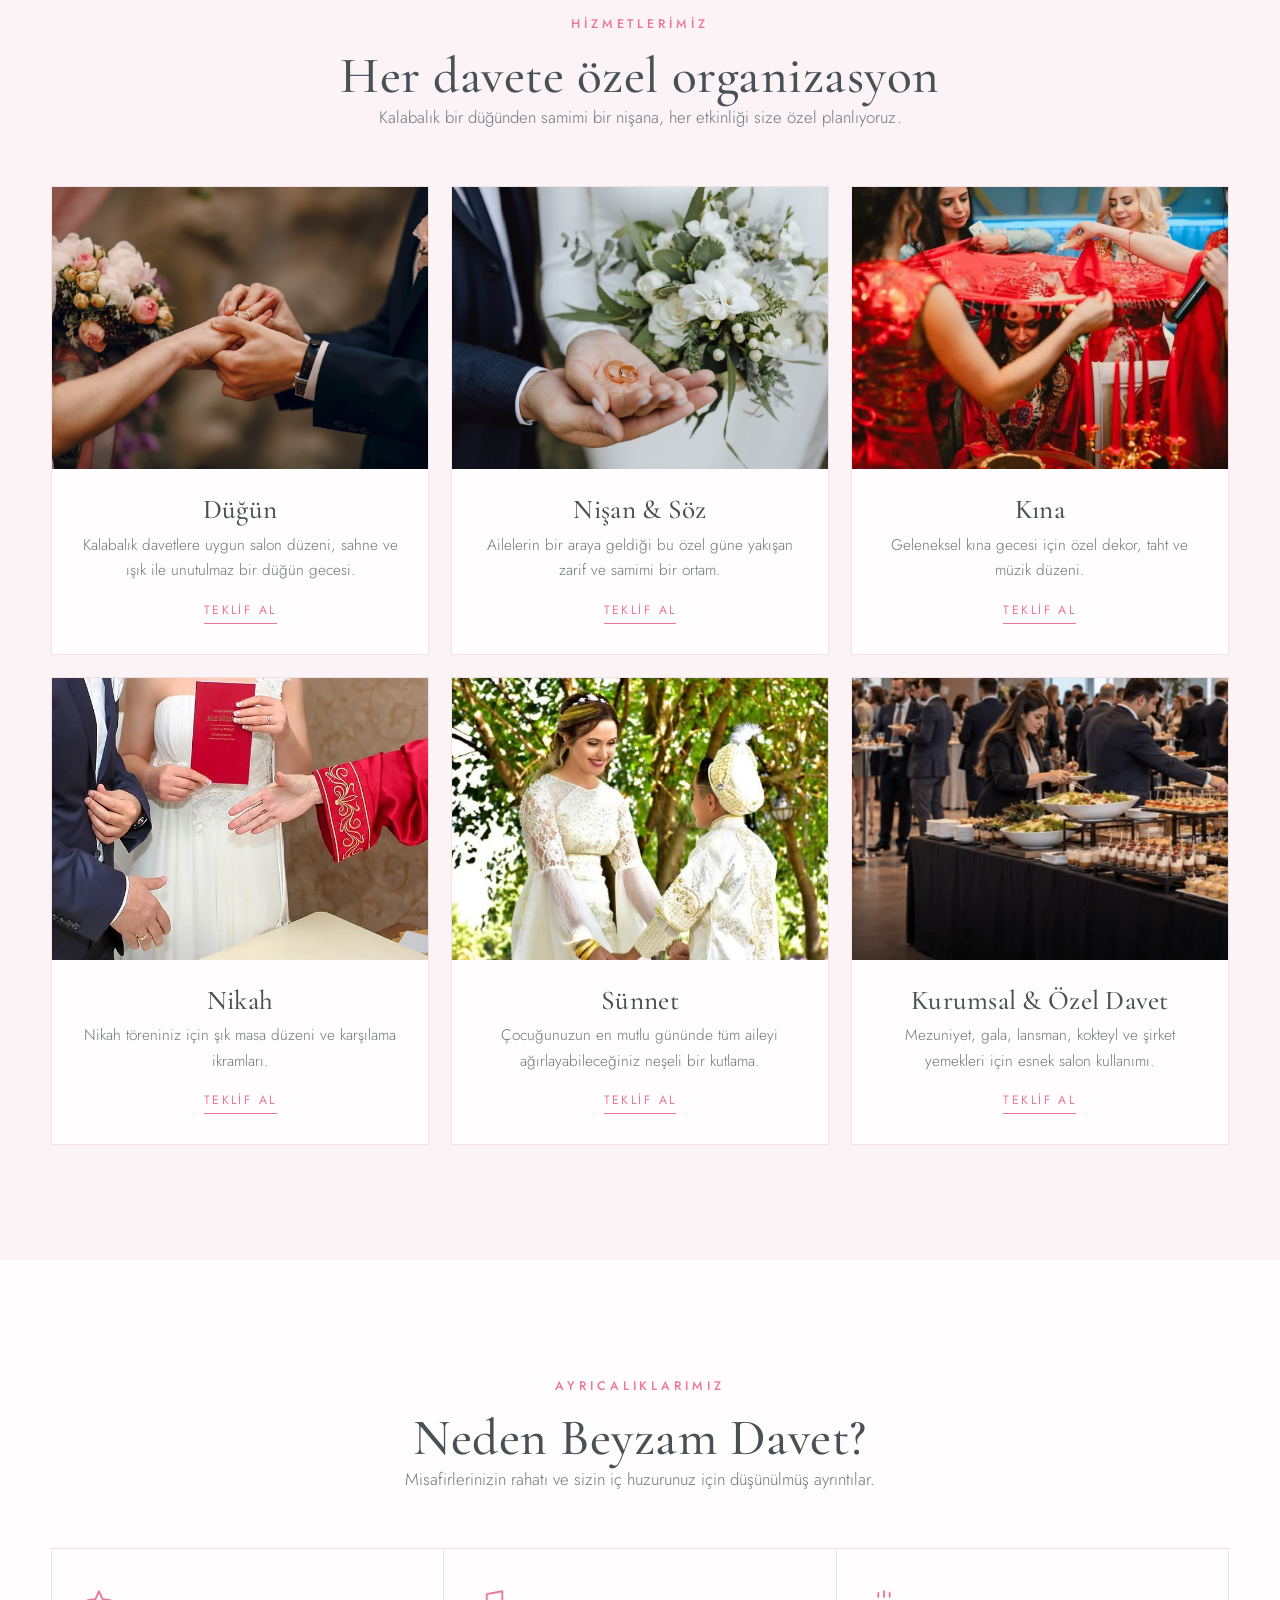
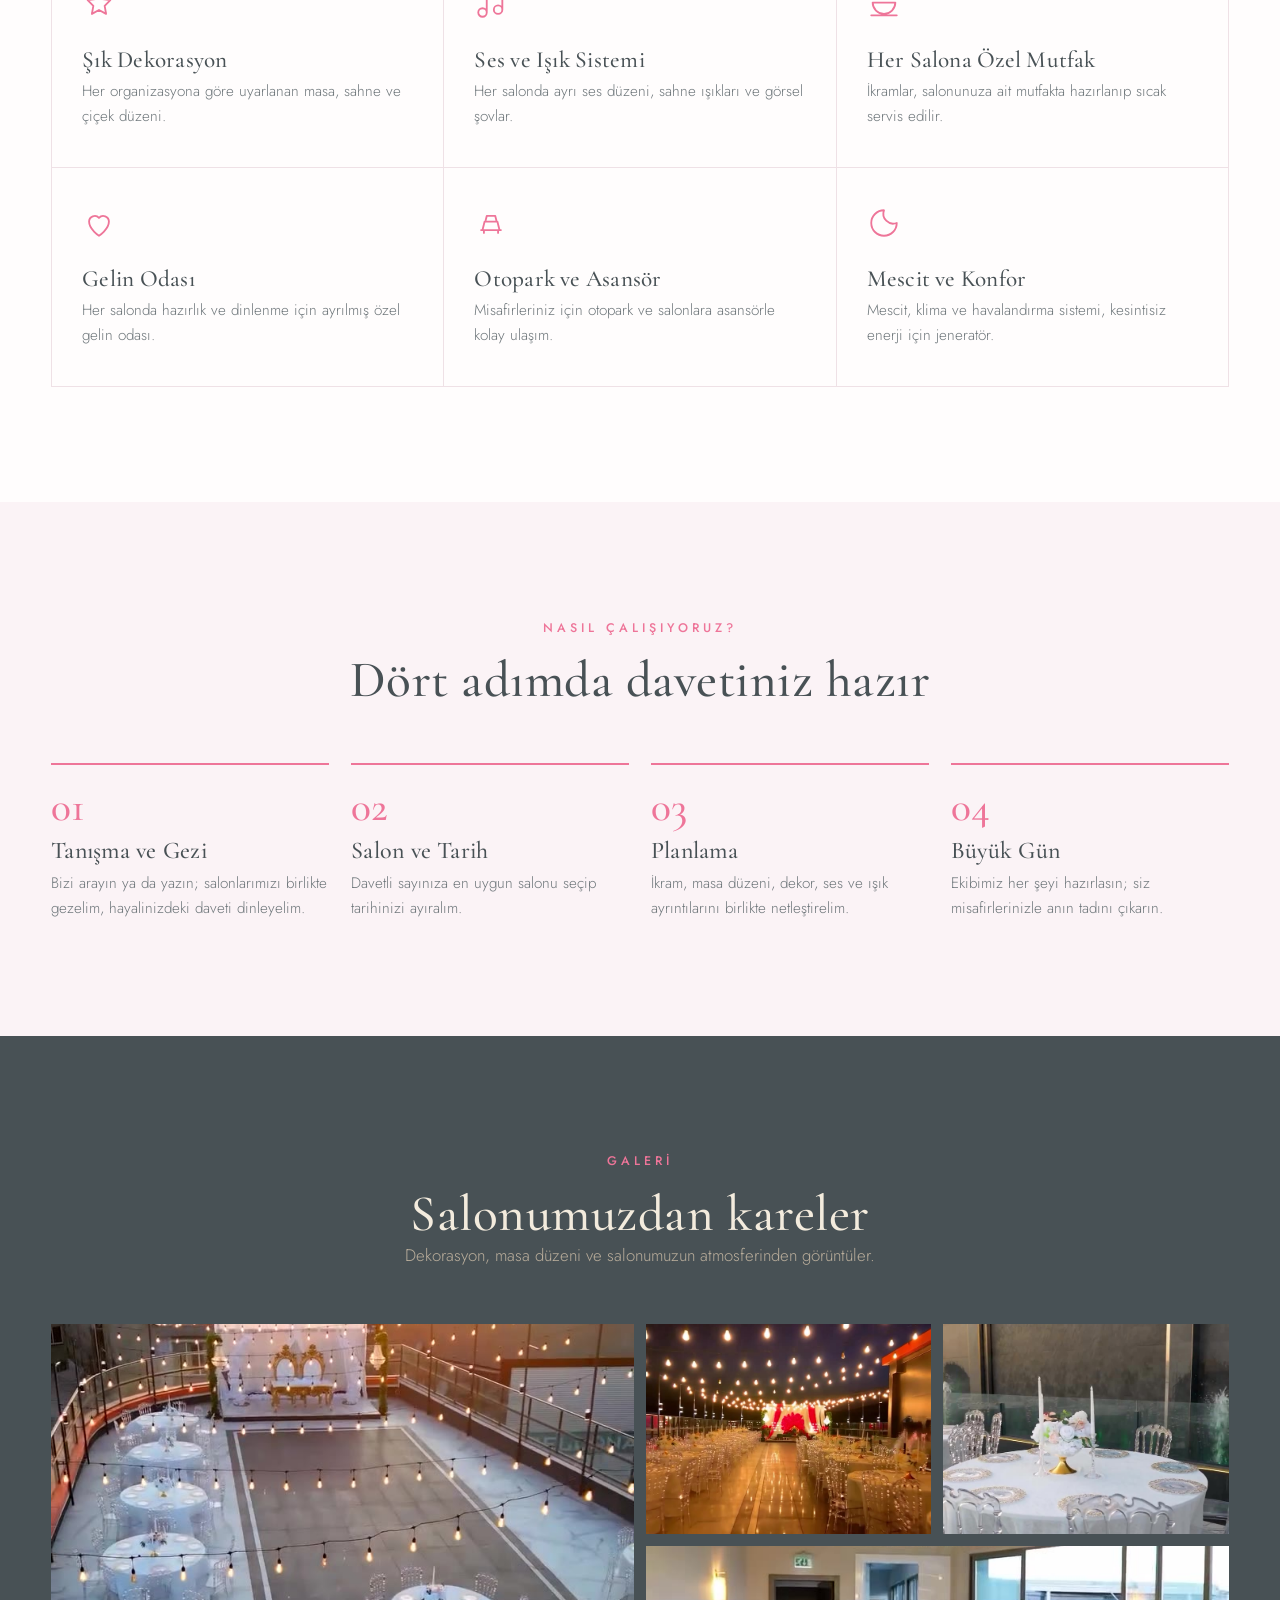
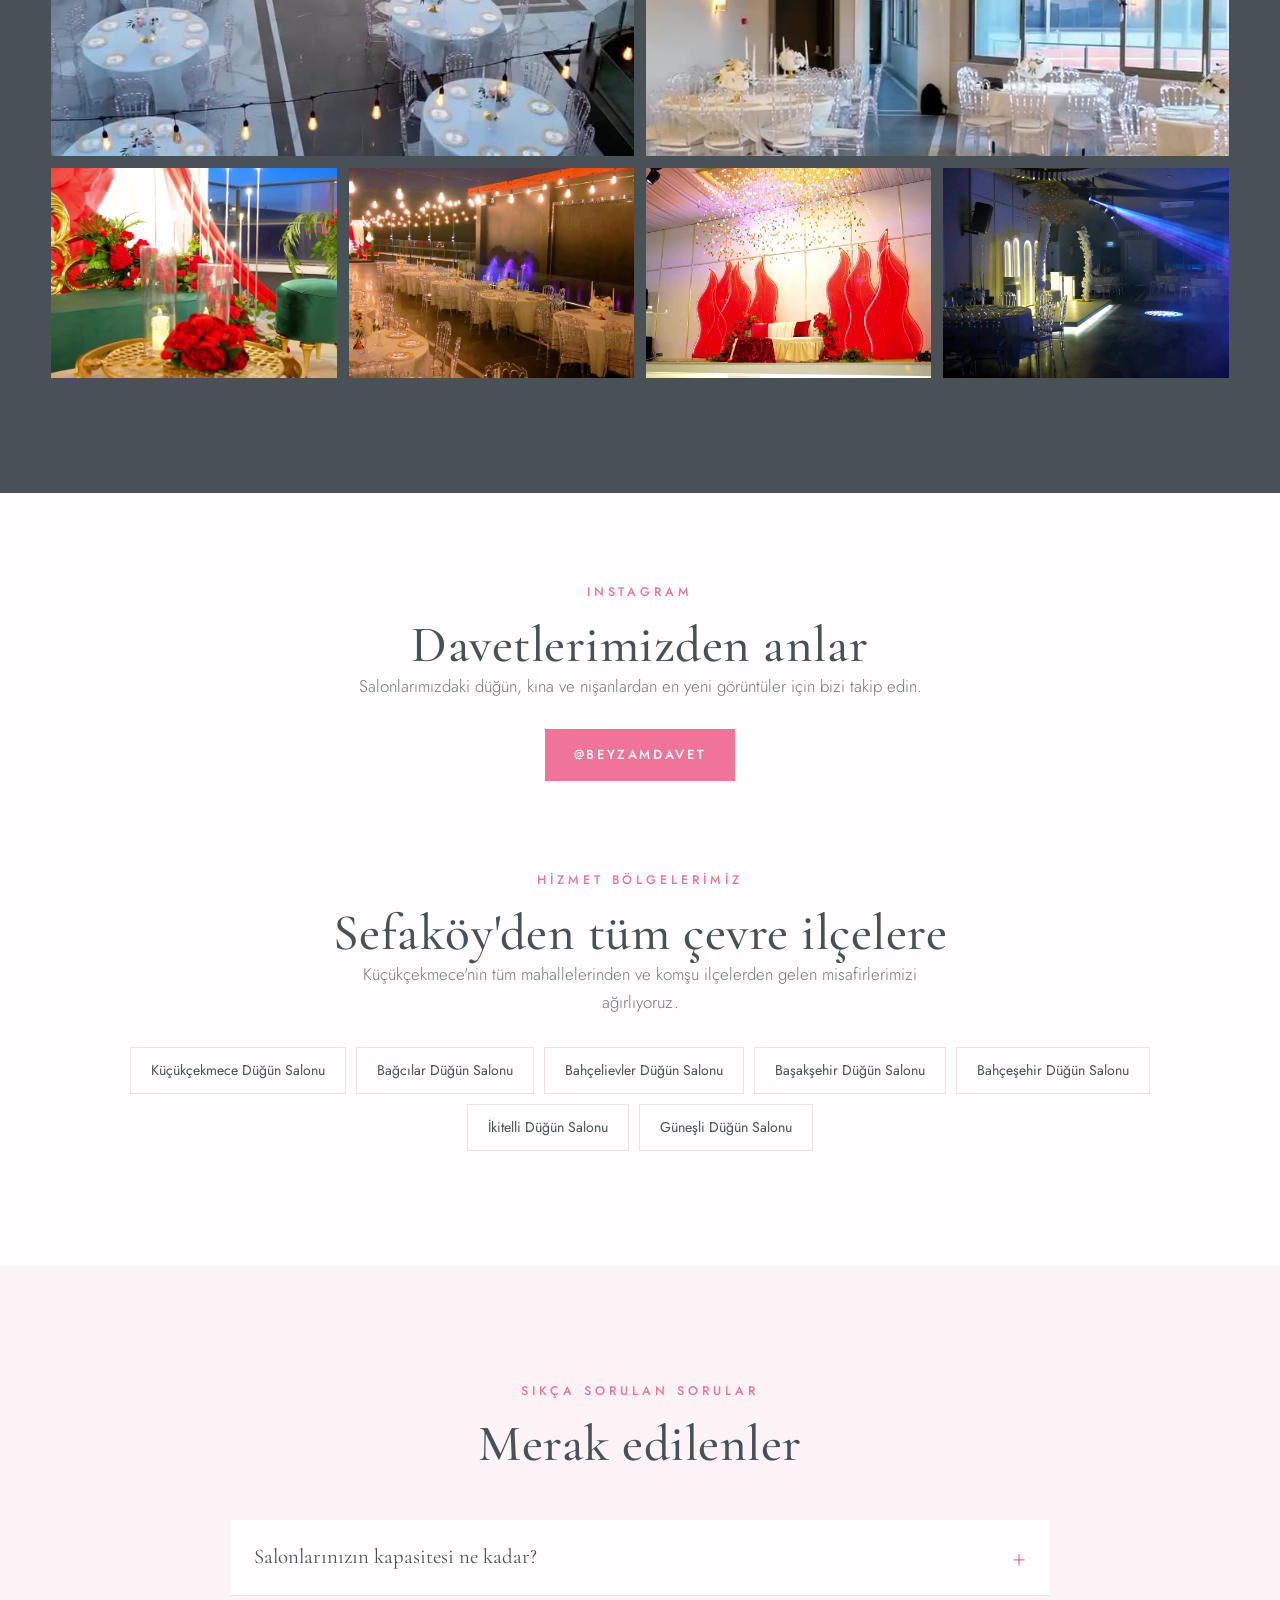
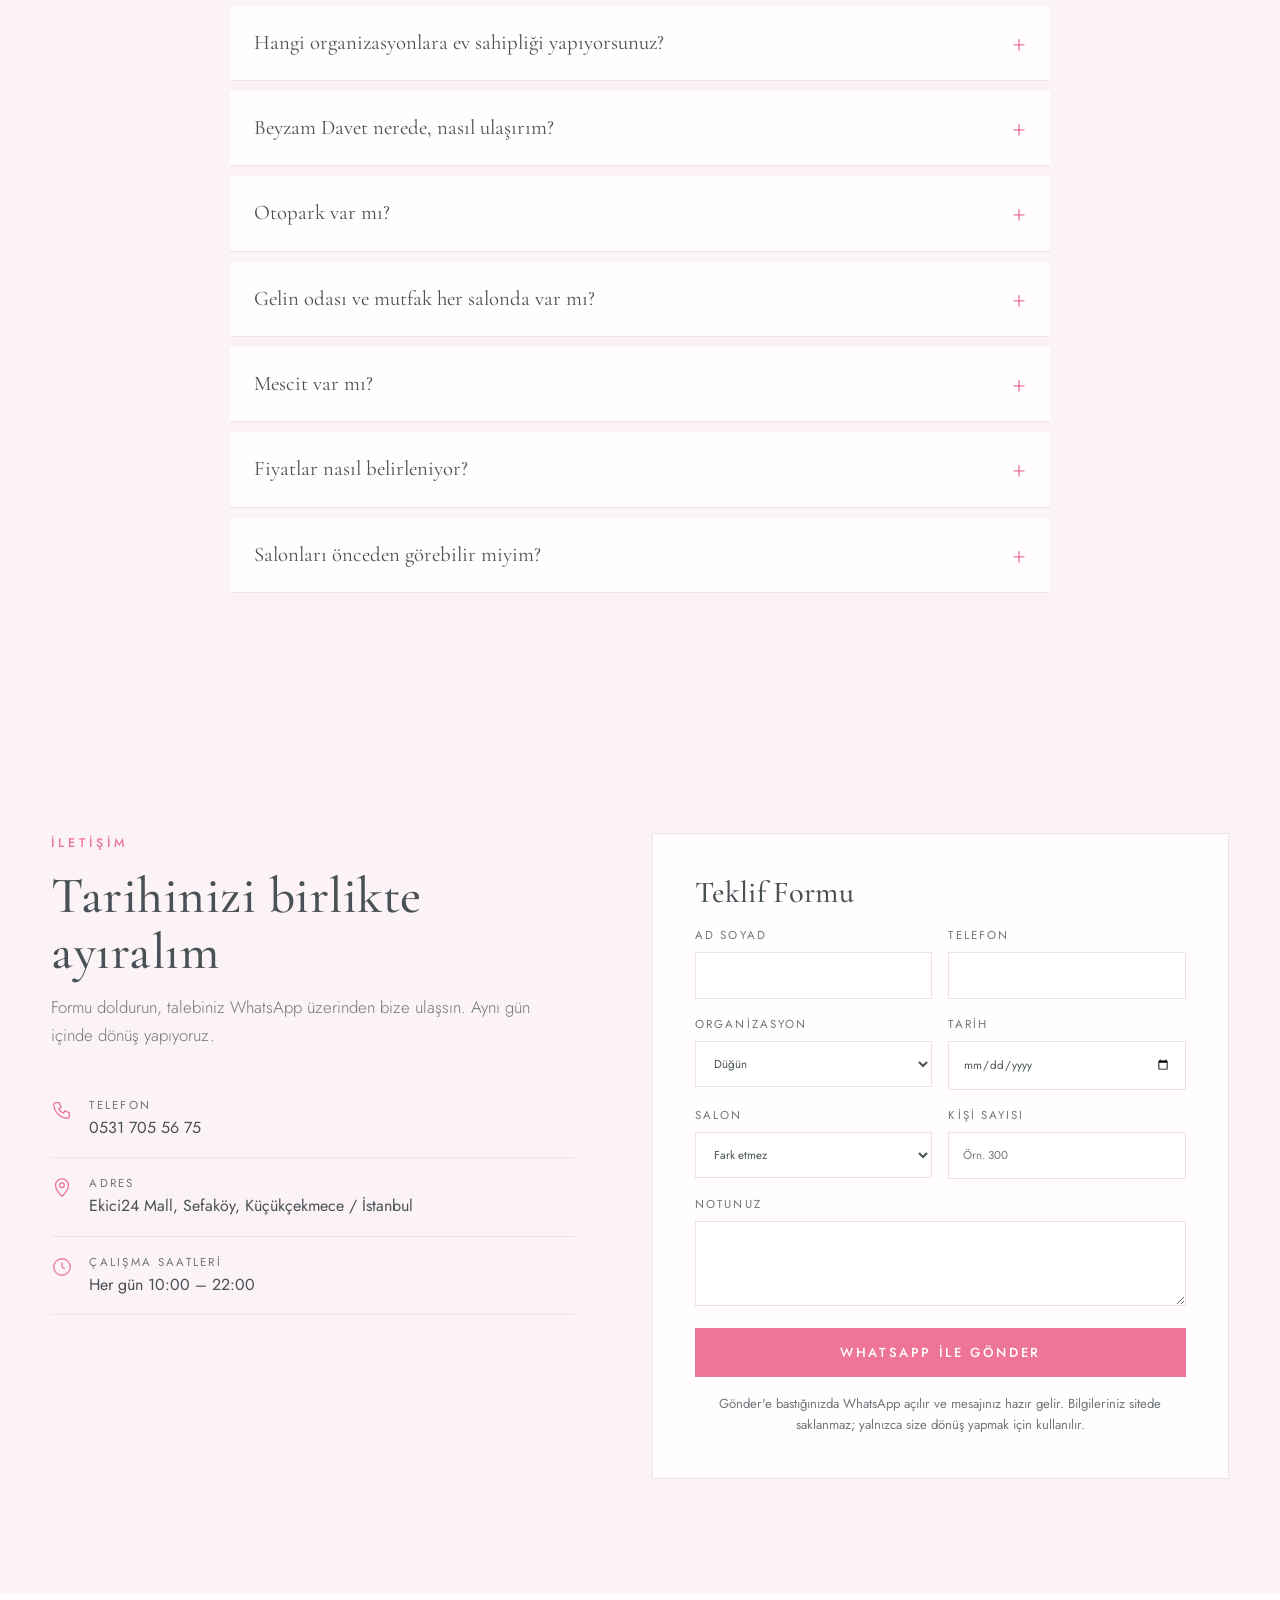
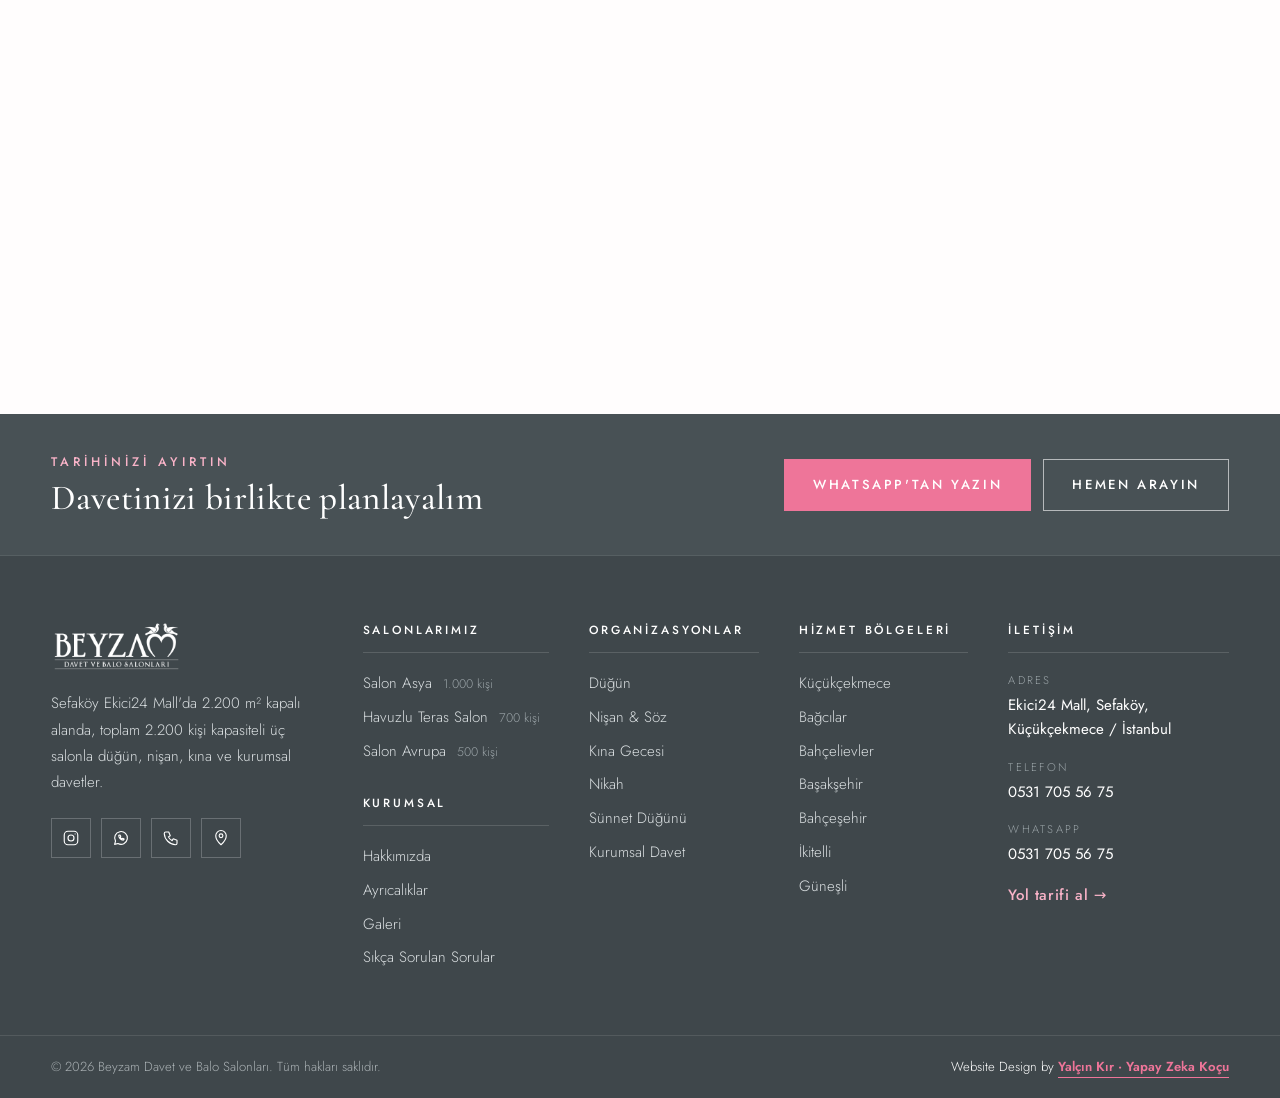
==== commit 9fc63db9: "Footer'ı kurumsal düzende yeniden tasarla Co-Authored-By: Claude Fable 5.2 <noreply@anthropic.com> C" ====
--- a/index.html
+++ b/index.html
@@ -205,14 +205,30 @@
 .map iframe{width:100%;height:420px;border:0;filter:grayscale(.35)}
 
 /* footer */
-footer{background:var(--ink);color:#dfe3e5;padding:70px 0 0;font-weight:300}
-footer .wrap{display:grid;grid-template-columns:1.4fr 1fr 1fr 1.2fr;gap:40px}
-footer h4{font-family:var(--sans);font-size:.76rem;letter-spacing:.24em;text-transform:uppercase;color:var(--gold2);margin-bottom:18px;font-weight:500}
+footer{background:#3f474b;color:#d9dee0;font-weight:300;font-size:.94rem}
+.fcta{background:var(--ink);border-bottom:1px solid rgba(255,255,255,.08);padding:38px 0}
+.fcta .wrap{display:flex;align-items:center;justify-content:space-between;gap:24px;flex-wrap:wrap}
+.fcta h3{font-size:clamp(1.6rem,3vw,2.2rem);color:#fff}
+.fcta .eyebrow{color:var(--gold2);margin-bottom:6px}
+.fbtns{display:flex;gap:12px;flex-wrap:wrap}
+.fgrid{display:grid;grid-template-columns:1.6fr 1.1fr 1fr 1fr 1.3fr;gap:40px;padding:64px 0 56px}
+footer h4{font-family:var(--sans);font-size:.74rem;letter-spacing:.24em;text-transform:uppercase;color:#fff;margin-bottom:18px;font-weight:500;padding-bottom:12px;border-bottom:1px solid rgba(255,255,255,.14)}
+footer h4.mt{margin-top:30px}
 footer ul{list-style:none}footer li{margin-bottom:9px}
-footer a:hover{color:var(--gold2)}
-footer .logo{color:#fff;display:block;margin-bottom:14px}
-.credit{display:inline-block;margin-top:10px;font-size:.92rem;color:#fff;letter-spacing:.04em}.credit a{color:var(--gold);font-weight:600;border-bottom:1px solid var(--gold);padding-bottom:1px}.credit a:hover{color:#fff;border-color:#fff}
-.copy{border-top:1px solid rgba(255,255,255,.1);margin-top:54px;padding:22px 0;text-align:center;font-size:.82rem;color:#b3babd}
+footer a{transition:.2s}footer li a:hover{color:var(--gold2)}
+footer li small{color:#9aa3a7;font-size:.78rem;margin-left:6px;white-space:nowrap}
+.fbrand p{margin:18px 0 22px;line-height:1.75;max-width:320px}
+.social{display:flex;gap:10px}
+.social a{width:40px;height:40px;border:1px solid rgba(255,255,255,.22);display:grid;place-items:center;cursor:pointer}
+.social a:hover{background:var(--gold);border-color:var(--gold)}
+.social svg{width:18px;height:18px;fill:none;stroke:#fff;stroke-width:1.5;stroke-linecap:round;stroke-linejoin:round}
+.fcontact li{margin-bottom:16px}
+.fcontact small{display:block;margin:0 0 3px;font-size:.7rem;letter-spacing:.2em;text-transform:uppercase;color:#9aa3a7}
+.fcontact a[data-f],.fcontact span{color:#fff;font-weight:400}
+.fmap{color:var(--gold2);font-weight:500;letter-spacing:.04em}
+.fbottom{border-top:1px solid rgba(255,255,255,.1);padding:20px 0;font-size:.82rem;color:#aab1b4}
+.fbottom .wrap{display:flex;justify-content:space-between;align-items:center;gap:12px;flex-wrap:wrap}
+.credit{color:#fff}.credit a{color:var(--gold);font-weight:600;border-bottom:1px solid var(--gold);padding-bottom:1px}.credit a:hover{color:#fff;border-color:#fff}
 
 /* sabit butonlar */
 .fab{position:fixed;right:20px;bottom:20px;z-index:60;width:58px;height:58px;border-radius:50%;background:#25d366;display:grid;place-items:center;box-shadow:0 10px 26px -8px rgba(0,0,0,.5);transition:.25s}
@@ -236,7 +252,7 @@
   .about .wrap,.offer .wrap{grid-template-columns:1fr}
   .grid3,.quotes,.perks,.stepgrid{grid-template-columns:1fr 1fr}
   .gal{grid-template-columns:repeat(2,1fr);grid-auto-rows:170px}
-  footer .wrap{grid-template-columns:1fr 1fr}
+  .fgrid{grid-template-columns:1fr 1fr}.fbrand{grid-column:1/-1}
   .strip .wrap{grid-template-columns:1fr 1fr}
   .strip div:nth-child(3){border-left:0}
   .strip div:nth-child(n+3){border-top:1px solid rgba(255,255,255,.09)}
@@ -245,7 +261,7 @@
   .topbar .links{display:none}.topbar .wrap{justify-content:center}
   .grid3,.quotes,.perks,.stepgrid{grid-template-columns:1fr}
   form{grid-template-columns:1fr}
-  footer .wrap{grid-template-columns:1fr}
+  .fgrid{grid-template-columns:1fr 1fr;gap:30px 20px}.fbottom .wrap{justify-content:center;text-align:center}
   .hero video.bg{position:absolute;inset:0;width:100%;height:100%;object-fit:cover;z-index:0}
 .hero::before{content:"";position:absolute;inset:0;z-index:1;background:radial-gradient(ellipse at 50% 0%,rgba(238,117,153,.22),transparent 60%),linear-gradient(180deg,rgba(40,46,49,.5),rgba(40,46,49,.78))}
 .hero .wrap{position:relative;z-index:2}
@@ -443,16 +459,36 @@
 </main>
 
 <footer>
-  <div class="wrap">
-    <div>
-      <a href="#top" class="logo"><img src="img/logo-beyaz.png" alt="Beyzam Davet ve Balo Salonları" width="170" height="65"></a>
-      <p>Küçükçekmece'de düğün, nişan, kına ve özel davetleriniz için 2.200 kişi kapasiteli üç salon.</p>
+  <div class="fcta"><div class="wrap">
+    <div><span class="eyebrow">Tarihinizi ayırtın</span><h3>Davetinizi birlikte planlayalım</h3></div>
+    <div class="fbtns"><a class="btn fill" data-wa>WhatsApp'tan Yazın</a><a class="btn ghost" data-tel>Hemen Arayın</a></div>
+  </div></div>
+  <div class="wrap fgrid">
+    <div class="fbrand">
+      <a href="#top" class="logo"><img src="img/logo-beyaz.png" alt="Beyzam Davet ve Balo Salonları" width="170" height="68"></a>
+      <p>Sefaköy Ekici24 Mall'da 2.200 m² kapalı alanda, toplam 2.200 kişi kapasiteli üç salonla düğün, nişan, kına ve kurumsal davetler.</p>
+      <div class="social">
+        <a data-ig target="_blank" rel="noopener" aria-label="Instagram"><svg viewBox="0 0 24 24"><rect x="3" y="3" width="18" height="18" rx="5"/><circle cx="12" cy="12" r="4"/><circle cx="17.500" cy="6.500" r=".8" fill="currentColor" stroke="none"/></svg></a>
+        <a data-wa aria-label="WhatsApp"><svg viewBox="0 0 24 24"><path d="M3.500 20.500l1.200-4.300A8.500 8.500 0 1 1 8 19.400z"/><path d="M9 8.500c0 3 2.500 6 6 6.500l1.200-1.500-2-1-1 .8c-1-.5-1.800-1.300-2.300-2.300l.8-1-1-2z"/></svg></a>
+        <a data-tel aria-label="Telefon"><svg viewBox="0 0 24 24"><path d="M5 4h4l2 5-2.500 1.500a11 11 0 0 0 5 5L15 13l5 2v4a2 2 0 0 1-2 2A16 16 0 0 1 3 6a2 2 0 0 1 2-2z"/></svg></a>
+        <a data-map target="_blank" rel="noopener" aria-label="Yol tarifi"><svg viewBox="0 0 24 24"><path d="M12 21s7-6.200 7-12a7 7 0 0 0-14 0c0 5.800 7 12 7 12z"/><circle cx="12" cy="9" r="2.500"/></svg></a>
+      </div>
     </div>
-    <div><h4>Hizmetler</h4><ul><li><a href="#hizmetler">Düğün</a></li><li><a href="#hizmetler">Nişan &amp; Söz</a></li><li><a href="#hizmetler">Kına</a></li><li><a href="#hizmetler">Nikah</a></li></ul></div>
-    <div><h4>Site</h4><ul><li><a href="#hakkimizda">Hakkımızda</a></li><li><a href="#galeri">Galeri</a></li><li><a href="#salonlar">Salonlar</a></li><li><a href="#sss">Sıkça Sorulan Sorular</a></li><li><a href="#iletisim">İletişim</a></li></ul></div>
-    <div><h4>İletişim</h4><ul><li><a data-tel data-f="phoneText"></a></li><li data-f="address"></li><li><a data-ig target="_blank" rel="noopener">Instagram</a></li></ul></div>
-  </div>
-  <div class="copy">© <span id="yil"></span> Beyzam Davet ve Balo Salonları. Tüm hakları saklıdır.<br><span class="credit">Website Design by <a href="https://wa.me/905458506838" target="_blank" rel="noopener">Yalçın Kır · Yapay Zeka Koçu</a></span></div>
+    <div><h4>Salonlarımız</h4><ul><li><a href="#salonlar">Salon Asya <small>1.000 kişi</small></a></li><li><a href="#salonlar">Havuzlu Teras Salon <small>700 kişi</small></a></li><li><a href="#salonlar">Salon Avrupa <small>500 kişi</small></a></li></ul>
+      <h4 class="mt">Kurumsal</h4><ul><li><a href="#hakkimizda">Hakkımızda</a></li><li><a href="#ayricaliklar">Ayrıcalıklar</a></li><li><a href="#galeri">Galeri</a></li><li><a href="#sss">Sıkça Sorulan Sorular</a></li></ul></div>
+    <div><h4>Organizasyonlar</h4><ul><li><a href="#hizmetler">Düğün</a></li><li><a href="#hizmetler">Nişan &amp; Söz</a></li><li><a href="#hizmetler">Kına Gecesi</a></li><li><a href="#hizmetler">Nikah</a></li><li><a href="#hizmetler">Sünnet Düğünü</a></li><li><a href="#hizmetler">Kurumsal Davet</a></li></ul></div>
+    <div><h4>Hizmet Bölgeleri</h4><ul><li><a href="/kucukcekmece-dugun-salonu/">Küçükçekmece</a></li><li><a href="/bagcilar-dugun-salonu/">Bağcılar</a></li><li><a href="/bahcelievler-dugun-salonu/">Bahçelievler</a></li><li><a href="/basaksehir-dugun-salonu/">Başakşehir</a></li><li><a href="/bahcesehir-dugun-salonu/">Bahçeşehir</a></li><li><a href="/ikitelli-dugun-salonu/">İkitelli</a></li><li><a href="/gunesli-dugun-salonu/">Güneşli</a></li></ul></div>
+    <div><h4>İletişim</h4><ul class="fcontact">
+      <li><small>Adres</small><span data-f="address"></span></li>
+      <li><small>Telefon</small><a data-tel data-f="phoneText"></a></li>
+      <li><small>WhatsApp</small><a data-wa data-f="phoneText"></a></li>
+      <li><a class="fmap" data-map target="_blank" rel="noopener">Yol tarifi al →</a></li>
+    </ul></div>
+  </div>
+  <div class="fbottom"><div class="wrap">
+    <span>© <span id="yil"></span> Beyzam Davet ve Balo Salonları. Tüm hakları saklıdır.</span>
+    <span class="credit">Website Design by <a href="https://wa.me/905458506838" target="_blank" rel="noopener">Yalçın Kır · Yapay Zeka Koçu</a></span>
+  </div></div>
 </footer>
 
 <a class="fab" data-wa aria-label="WhatsApp ile yazın"><svg viewBox="0 0 24 24"><path d="M12 2a10 10 0 0 0-8.600 15.100L2 22l5-1.300A10 10 0 1 0 12 2zm5.800 14.100c-.200.700-1.400 1.300-2 1.400-.500.100-1.200.100-1.900-.100-2.900-.900-5.300-3.500-6.200-5.200-.900-1.700-.400-3.100.300-3.800.300-.300.600-.400.800-.400h.600c.200 0 .500 0 .700.600l.900 2.200c.100.200.100.400 0 .600l-.700 1c-.200.200-.200.400-.100.600.800 1.400 1.900 2.400 3.400 3.100.200.100.400.100.600-.100l.900-1.100c.200-.300.400-.200.700-.100l2.100 1c.300.100.500.200.500.400 0 .200 0 .600-.100.900z"/></svg></a>
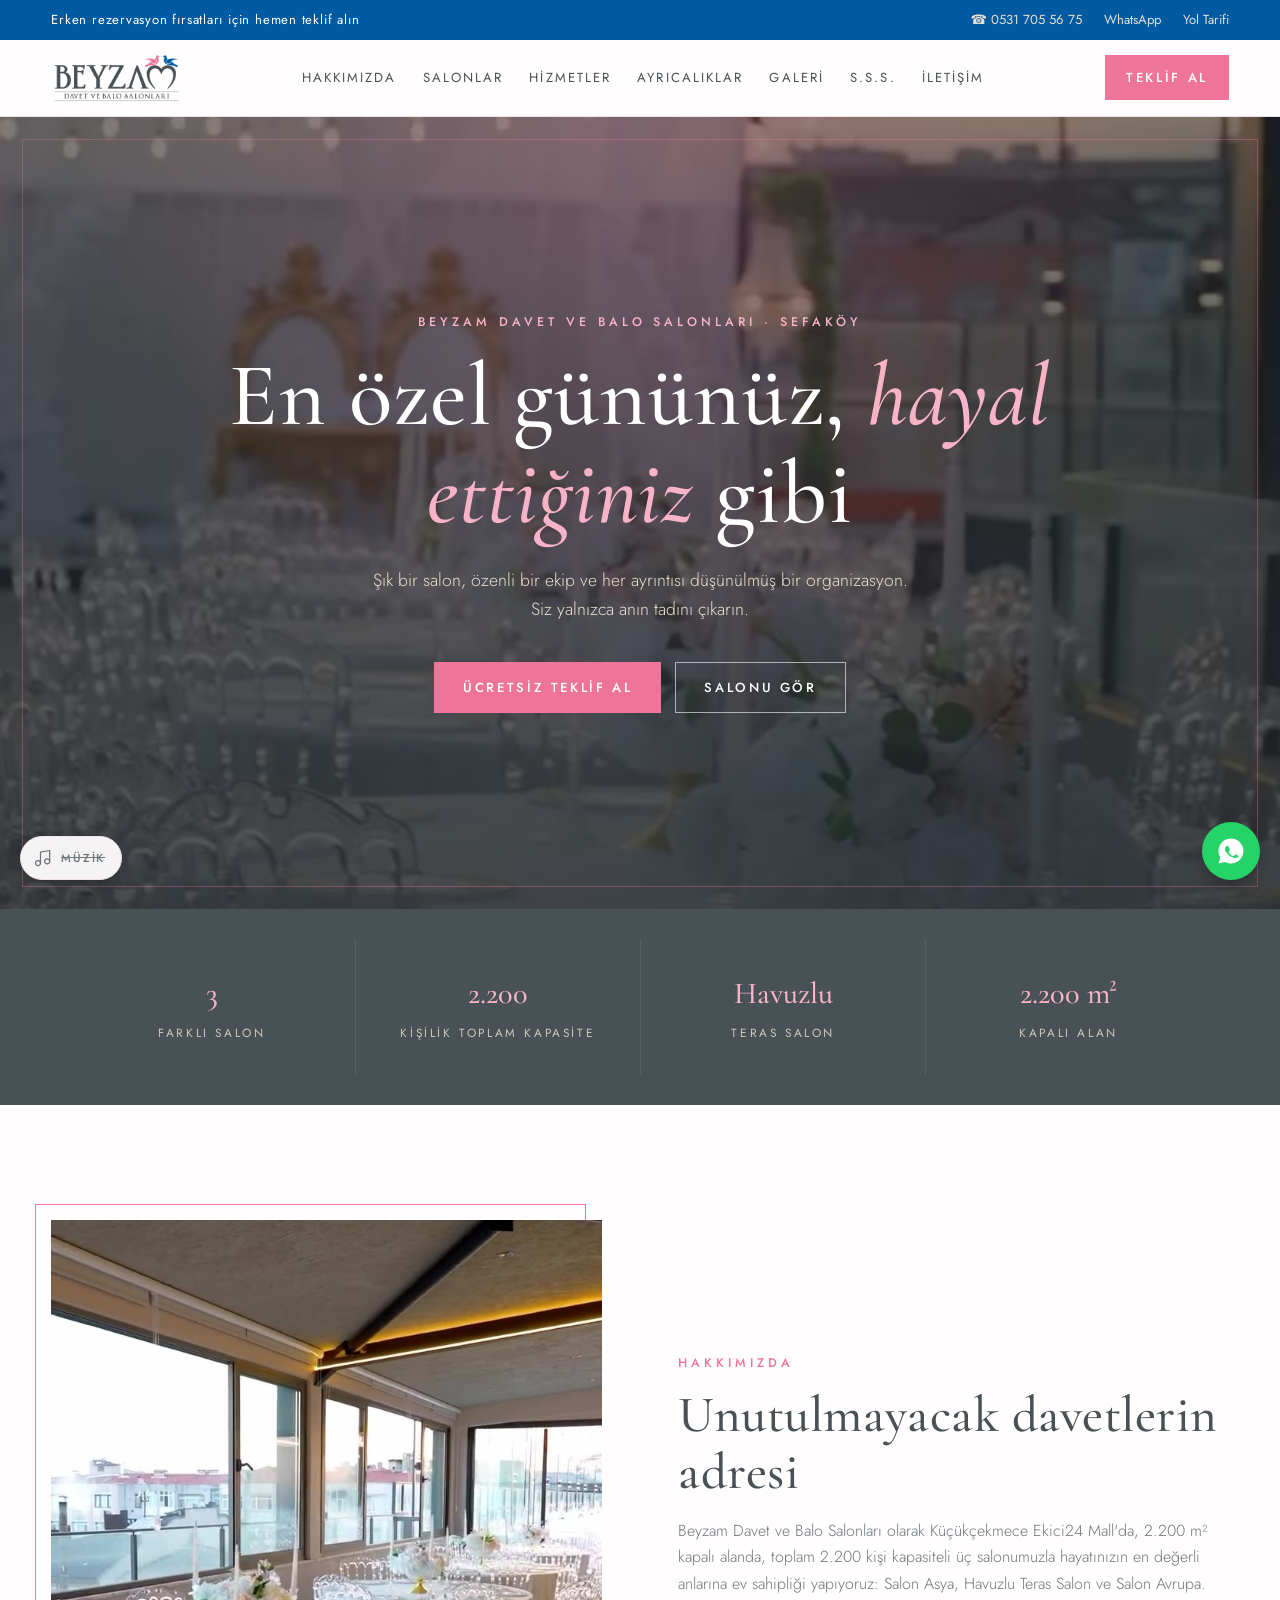
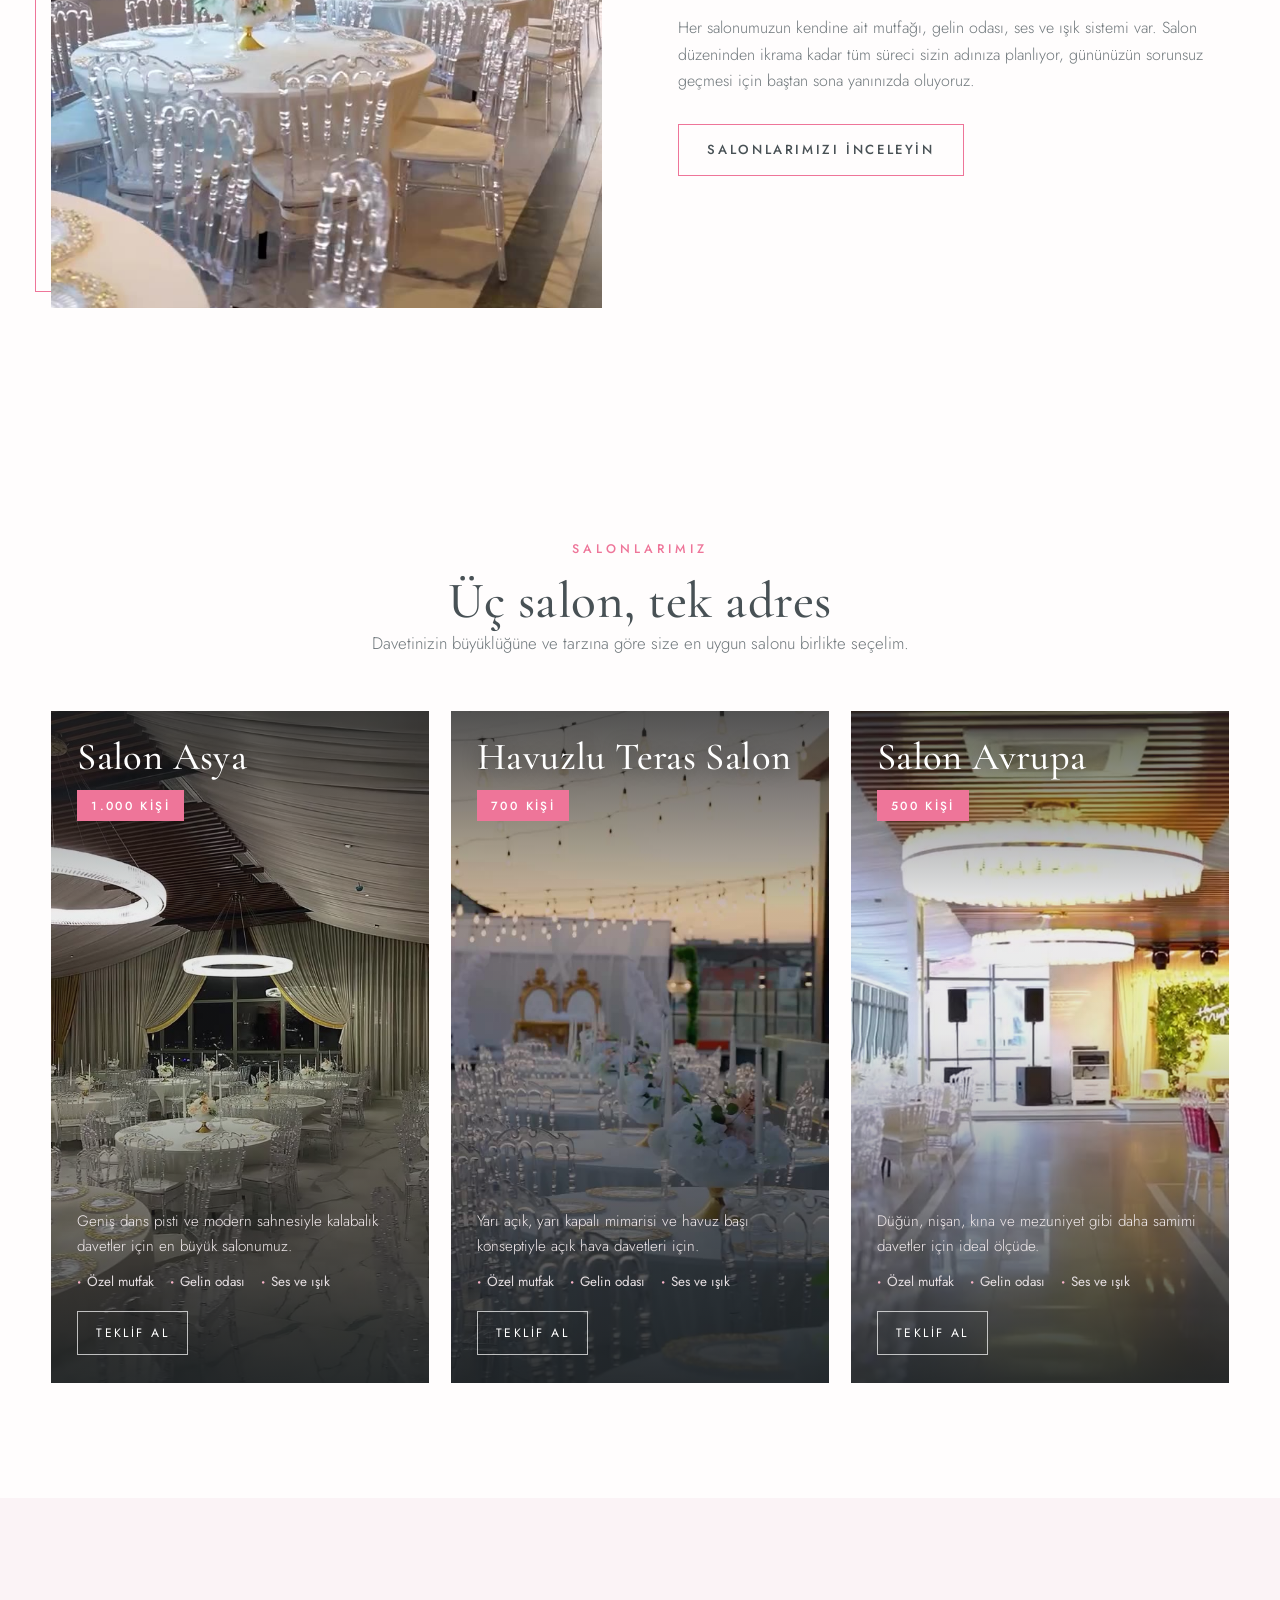
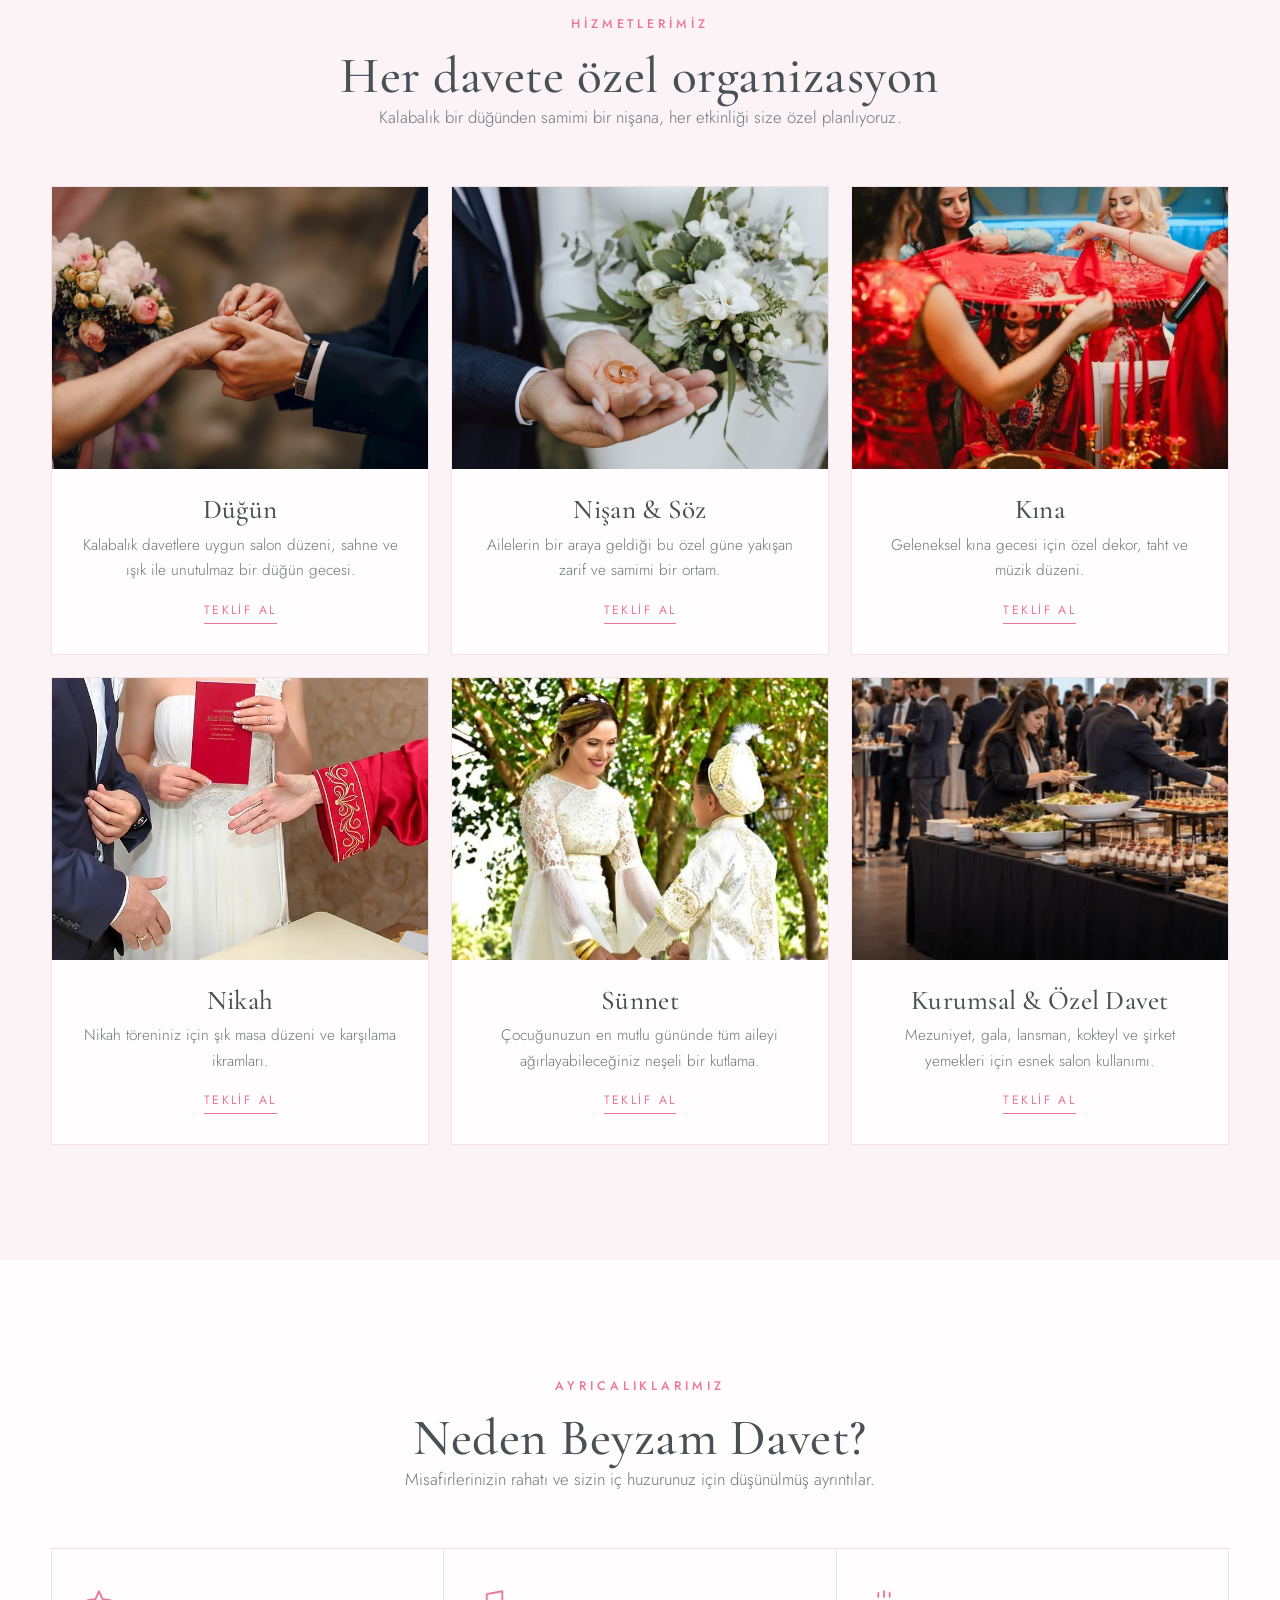
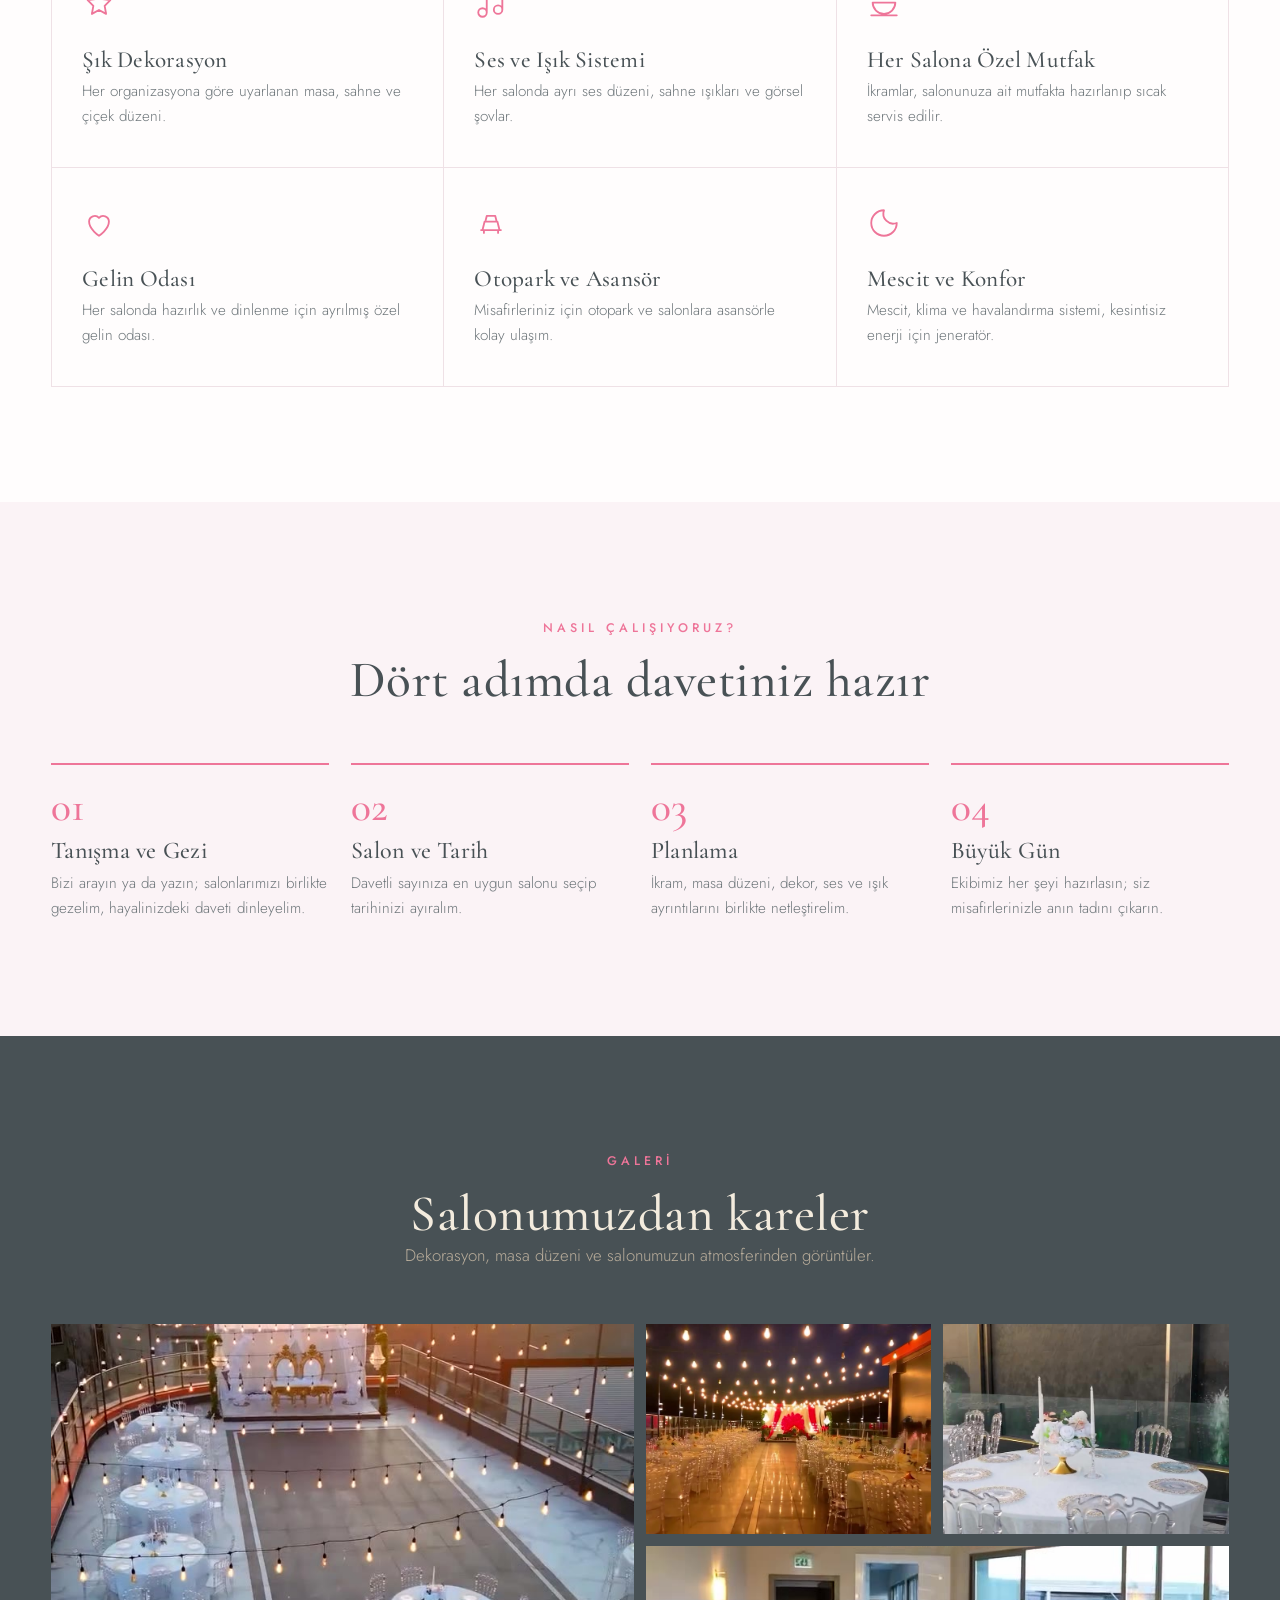
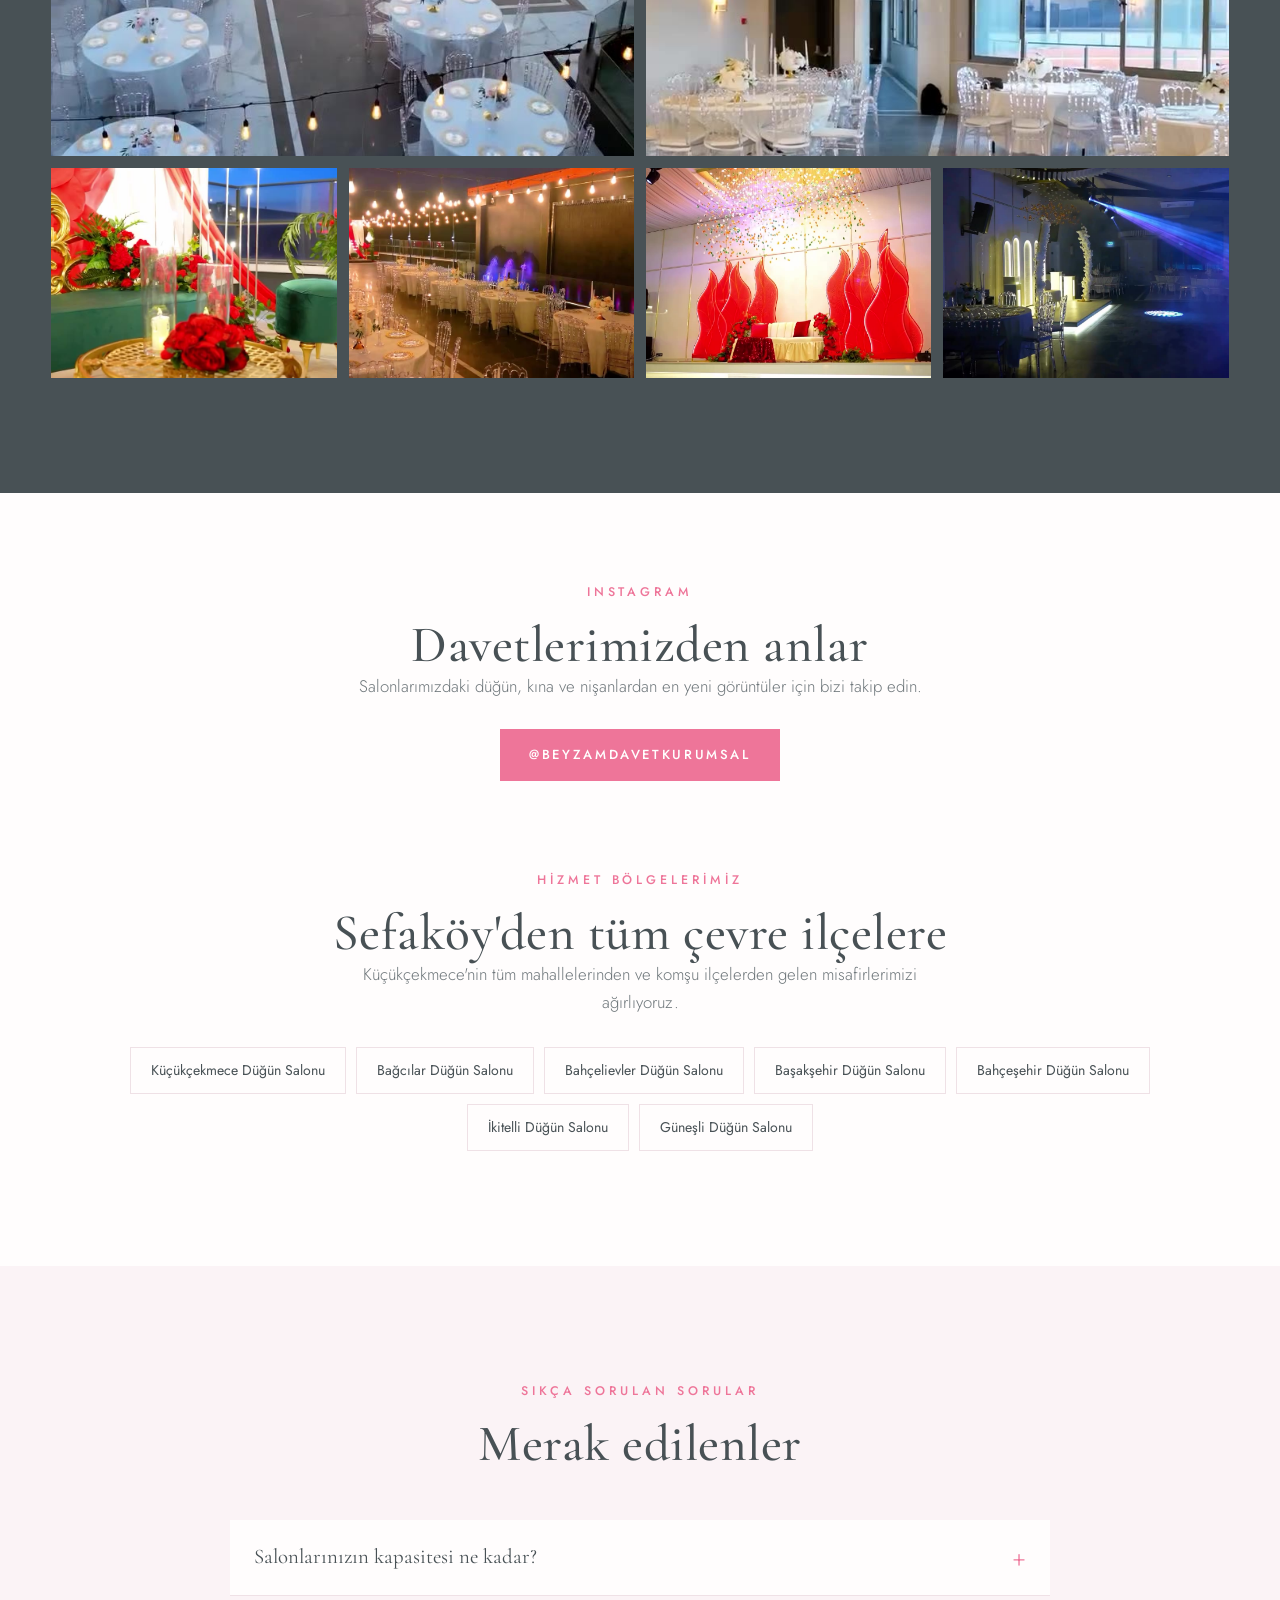
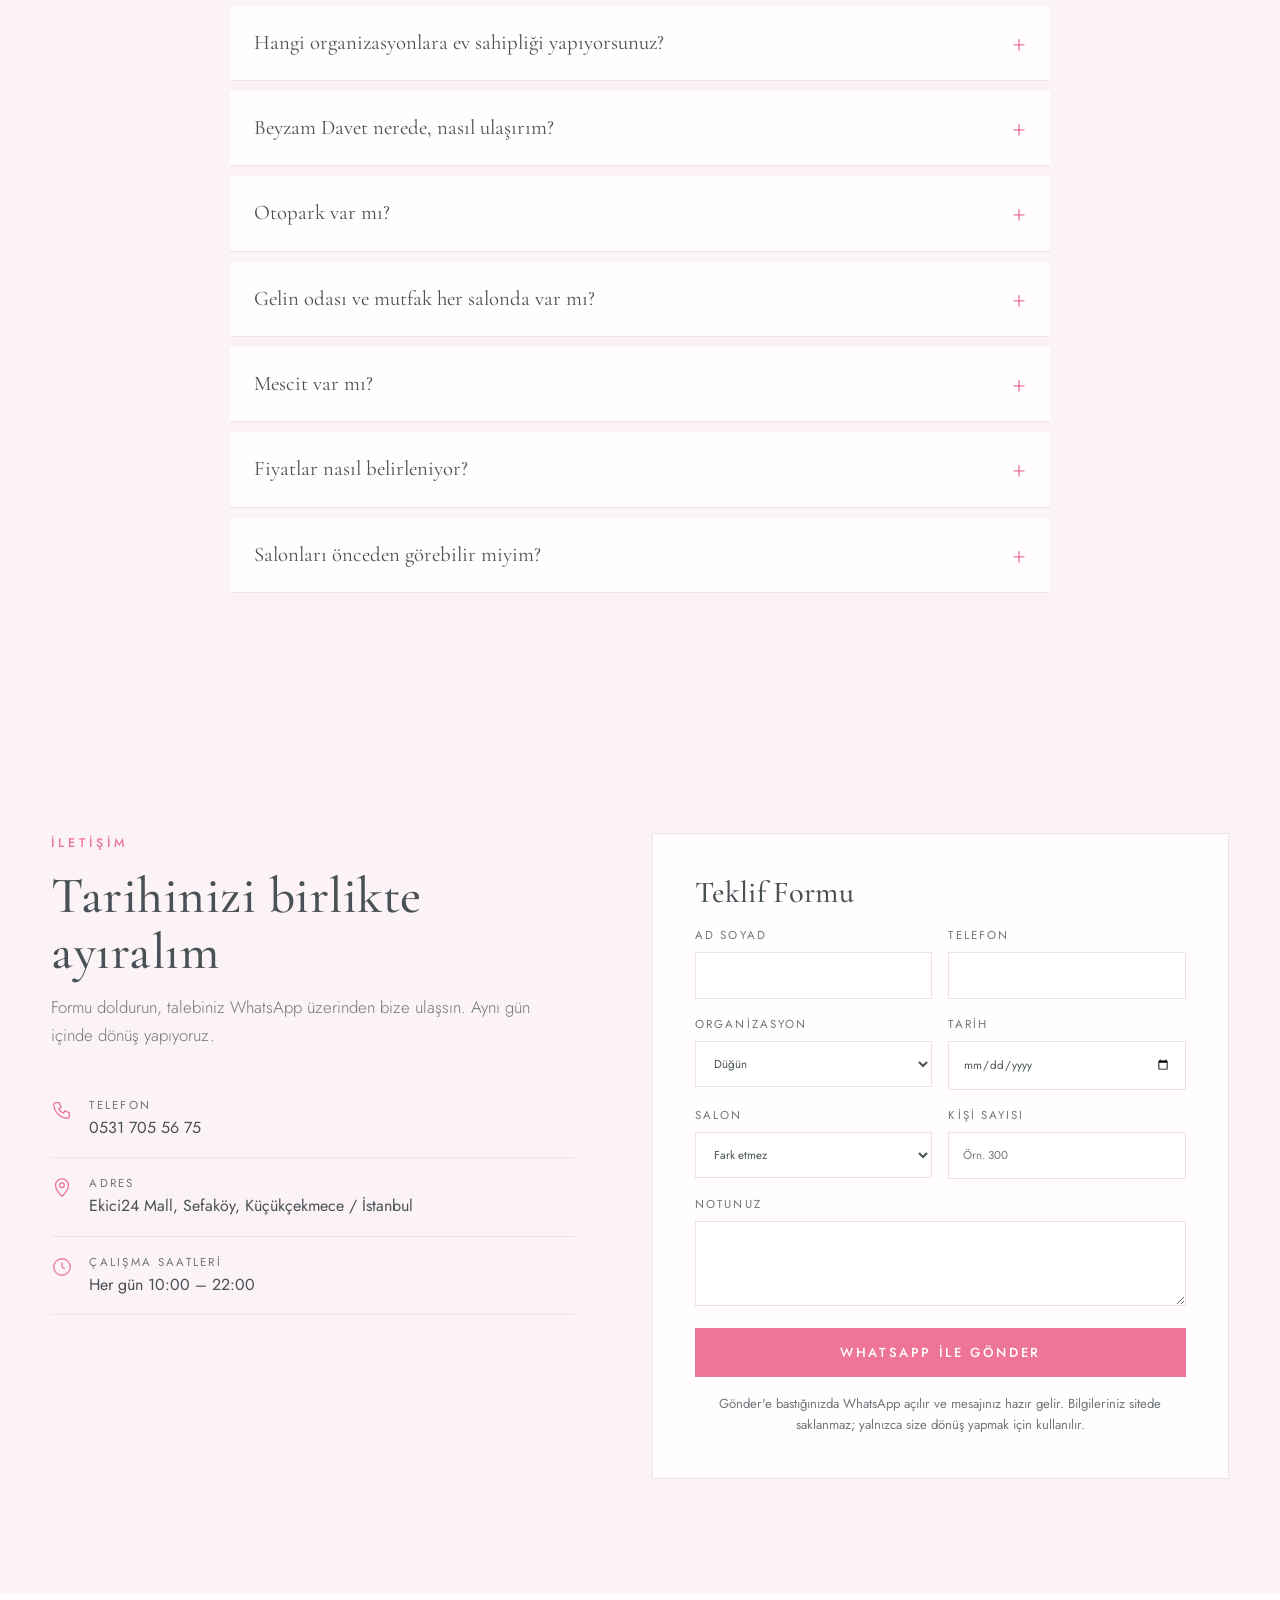
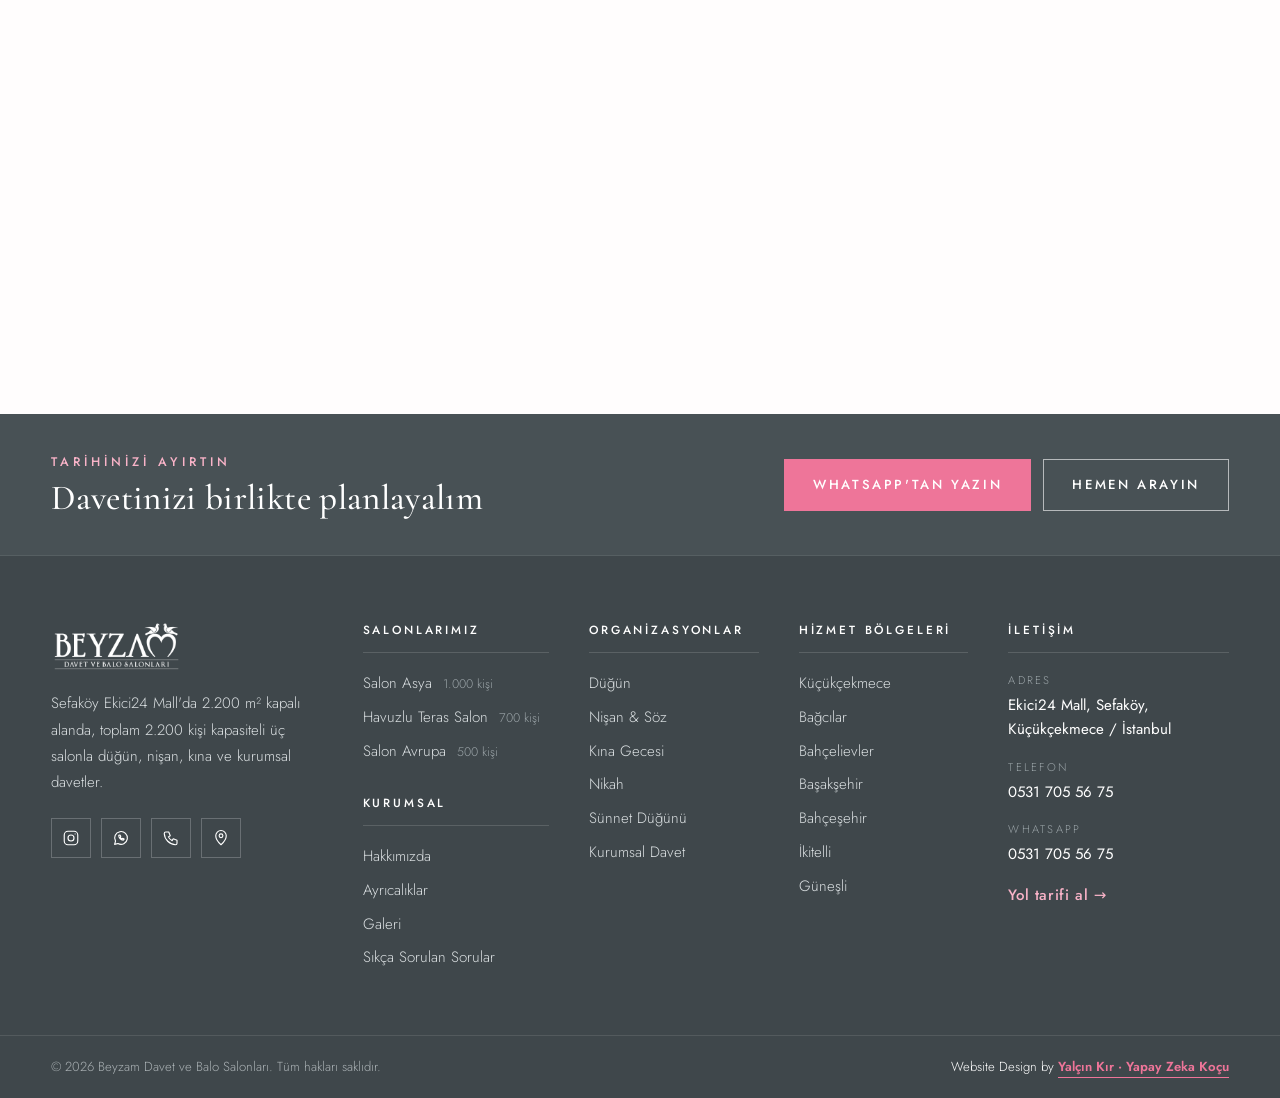
==== commit 15b66466: "Instagram bağlantılarını @beyzamdavetkurumsal hesabına çevir Co-Authored-By: Claude Fable 5.2 <norep" ====
--- a/index.html
+++ b/index.html
@@ -24,7 +24,7 @@
 <meta name="twitter:title" content="Beyzam Davet ve Balo Salonları | Sefaköy Küçükçekmece Düğün Salonu">
 <meta name="twitter:description" content="Beyzam Davet ve Balo Salonları, Sefaköy Ekici24: 1.000 kişilik Salon Asya, Havuzlu Teras Salon ve Salon Avrupa. Düğün, nişan, kına için hemen teklif alın.">
 <meta name="twitter:image" content="https://beyzamdavet.com/img/og.jpg">
-<script type="application/ld+json">[{"@context": "https://schema.org", "@type": ["EventVenue", "LocalBusiness"], "@id": "https://beyzamdavet.com/#salon", "name": "Beyzam Davet ve Balo Salonları", "alternateName": ["Beyzam Davet", "Beyzam Davet Salonları", "Beyzam Düğün Salonu"], "description": "Beyzam Davet ve Balo Salonları, Sefaköy Ekici24: 1.000 kişilik Salon Asya, Havuzlu Teras Salon ve Salon Avrupa. Düğün, nişan, kına için hemen teklif alın.", "url": "https://beyzamdavet.com/", "image": ["https://beyzamdavet.com/img/og.jpg", "https://beyzamdavet.com/img/salon-asya.jpg", "https://beyzamdavet.com/img/hero.jpg"], "logo": "https://beyzamdavet.com/img/logo.png", "telephone": "+905317055675", "address": {"@type": "PostalAddress", "streetAddress": "Ekici24 Mall, Sefaköy", "addressLocality": "Küçükçekmece", "addressRegion": "İstanbul", "addressCountry": "TR"}, "areaServed": "İstanbul", "maximumAttendeeCapacity": 2200, "sameAs": ["https://www.instagram.com/beyzamdavet/"], "contactPoint": [{"@type": "ContactPoint", "telephone": "+905317055675", "contactType": "reservations", "availableLanguage": "Turkish"}, {"@type": "ContactPoint", "telephone": "+905317055675", "contactType": "customer service", "availableLanguage": "Turkish"}], "amenityFeature": [{"@type": "LocationFeatureSpecification", "name": "Otopark", "value": true}, {"@type": "LocationFeatureSpecification", "name": "Asansör", "value": true}, {"@type": "LocationFeatureSpecification", "name": "Mescit", "value": true}, {"@type": "LocationFeatureSpecification", "name": "Gelin odası", "value": true}, {"@type": "LocationFeatureSpecification", "name": "Salona özel mutfak", "value": true}, {"@type": "LocationFeatureSpecification", "name": "Klima ve havalandırma", "value": true}, {"@type": "LocationFeatureSpecification", "name": "Jeneratör", "value": true}, {"@type": "LocationFeatureSpecification", "name": "Ses ve ışık sistemi", "value": true}, {"@type": "LocationFeatureSpecification", "name": "Havuzlu teras", "value": true}], "containsPlace": [{"@type": "EventVenue", "name": "Salon Asya", "maximumAttendeeCapacity": 1000}, {"@type": "EventVenue", "name": "Havuzlu Teras Salon", "maximumAttendeeCapacity": 700}, {"@type": "EventVenue", "name": "Salon Avrupa", "maximumAttendeeCapacity": 500}]}, {"@context": "https://schema.org", "@type": "WebSite", "name": "Beyzam Davet ve Balo Salonları", "alternateName": "Beyzam Davet", "url": "https://beyzamdavet.com/", "inLanguage": "tr"}, {"@context": "https://schema.org", "@type": "FAQPage", "mainEntity": [{"@type": "Question", "name": "Salonlarınızın kapasitesi ne kadar?", "acceptedAnswer": {"@type": "Answer", "text": "Üç salonumuz var: Salon Asya 1.000 kişi, Havuzlu Teras Salon 700 kişi ve Salon Avrupa 500 kişi ağırlıyor. Toplam kapasitemiz yaklaşık 2.200 kişi."}}, {"@type": "Question", "name": "Hangi organizasyonlara ev sahipliği yapıyorsunuz?", "acceptedAnswer": {"@type": "Answer", "text": "Düğün, nişan, söz, kına gecesi, nikah, sünnet düğünü, mezuniyet, kurumsal davet, şirket yemeği, gala, lansman ve kokteyl organizasyonları düzenliyoruz."}}, {"@type": "Question", "name": "Beyzam Davet nerede, nasıl ulaşırım?", "acceptedAnswer": {"@type": "Answer", "text": "İstanbul Küçükçekmece'de, Sefaköy merkezdeki Ekici24 Mall içindeyiz. Sayfadaki haritadan ya da “Yol Tarifi” bağlantısından konumumuza ulaşabilirsiniz."}}, {"@type": "Question", "name": "Otopark var mı?", "acceptedAnswer": {"@type": "Answer", "text": "Evet, tesisimizde misafirleriniz için otopark ve salonlara ulaşım için asansör bulunuyor."}}, {"@type": "Question", "name": "Gelin odası ve mutfak her salonda var mı?", "acceptedAnswer": {"@type": "Answer", "text": "Evet. Her salonumuzun kendine ait mutfağı, gelin odası, ses sistemi ve ışık sistemi var."}}, {"@type": "Question", "name": "Mescit var mı?", "acceptedAnswer": {"@type": "Answer", "text": "Evet, tesisimizde mescit ile bay ve bayan için ayrı lavabolar bulunuyor."}}, {"@type": "Question", "name": "Fiyatlar nasıl belirleniyor?", "acceptedAnswer": {"@type": "Answer", "text": "Fiyat; seçtiğiniz salona, tarihe, kişi sayısına ve ikram tercihinize göre değişiyor. Teklif formunu doldurun ya da WhatsApp'tan yazın, size özel teklifimizi iletelim."}}, {"@type": "Question", "name": "Salonları önceden görebilir miyim?", "acceptedAnswer": {"@type": "Answer", "text": "Elbette. Bizi arayarak ya da WhatsApp'tan yazarak randevu oluşturabilir, salonlarımızı yerinde gezebilirsiniz."}}]}]</script>
+<script type="application/ld+json">[{"@context": "https://schema.org", "@type": ["EventVenue", "LocalBusiness"], "@id": "https://beyzamdavet.com/#salon", "name": "Beyzam Davet ve Balo Salonları", "alternateName": ["Beyzam Davet", "Beyzam Davet Salonları", "Beyzam Düğün Salonu"], "description": "Beyzam Davet ve Balo Salonları, Sefaköy Ekici24: 1.000 kişilik Salon Asya, Havuzlu Teras Salon ve Salon Avrupa. Düğün, nişan, kına için hemen teklif alın.", "url": "https://beyzamdavet.com/", "image": ["https://beyzamdavet.com/img/og.jpg", "https://beyzamdavet.com/img/salon-asya.jpg", "https://beyzamdavet.com/img/hero.jpg"], "logo": "https://beyzamdavet.com/img/logo.png", "telephone": "+905317055675", "address": {"@type": "PostalAddress", "streetAddress": "Ekici24 Mall, Sefaköy", "addressLocality": "Küçükçekmece", "addressRegion": "İstanbul", "addressCountry": "TR"}, "areaServed": "İstanbul", "maximumAttendeeCapacity": 2200, "sameAs": ["https://www.instagram.com/beyzamdavetkurumsal/"], "contactPoint": [{"@type": "ContactPoint", "telephone": "+905317055675", "contactType": "reservations", "availableLanguage": "Turkish"}, {"@type": "ContactPoint", "telephone": "+905317055675", "contactType": "customer service", "availableLanguage": "Turkish"}], "amenityFeature": [{"@type": "LocationFeatureSpecification", "name": "Otopark", "value": true}, {"@type": "LocationFeatureSpecification", "name": "Asansör", "value": true}, {"@type": "LocationFeatureSpecification", "name": "Mescit", "value": true}, {"@type": "LocationFeatureSpecification", "name": "Gelin odası", "value": true}, {"@type": "LocationFeatureSpecification", "name": "Salona özel mutfak", "value": true}, {"@type": "LocationFeatureSpecification", "name": "Klima ve havalandırma", "value": true}, {"@type": "LocationFeatureSpecification", "name": "Jeneratör", "value": true}, {"@type": "LocationFeatureSpecification", "name": "Ses ve ışık sistemi", "value": true}, {"@type": "LocationFeatureSpecification", "name": "Havuzlu teras", "value": true}], "containsPlace": [{"@type": "EventVenue", "name": "Salon Asya", "maximumAttendeeCapacity": 1000}, {"@type": "EventVenue", "name": "Havuzlu Teras Salon", "maximumAttendeeCapacity": 700}, {"@type": "EventVenue", "name": "Salon Avrupa", "maximumAttendeeCapacity": 500}]}, {"@context": "https://schema.org", "@type": "WebSite", "name": "Beyzam Davet ve Balo Salonları", "alternateName": "Beyzam Davet", "url": "https://beyzamdavet.com/", "inLanguage": "tr"}, {"@context": "https://schema.org", "@type": "FAQPage", "mainEntity": [{"@type": "Question", "name": "Salonlarınızın kapasitesi ne kadar?", "acceptedAnswer": {"@type": "Answer", "text": "Üç salonumuz var: Salon Asya 1.000 kişi, Havuzlu Teras Salon 700 kişi ve Salon Avrupa 500 kişi ağırlıyor. Toplam kapasitemiz yaklaşık 2.200 kişi."}}, {"@type": "Question", "name": "Hangi organizasyonlara ev sahipliği yapıyorsunuz?", "acceptedAnswer": {"@type": "Answer", "text": "Düğün, nişan, söz, kına gecesi, nikah, sünnet düğünü, mezuniyet, kurumsal davet, şirket yemeği, gala, lansman ve kokteyl organizasyonları düzenliyoruz."}}, {"@type": "Question", "name": "Beyzam Davet nerede, nasıl ulaşırım?", "acceptedAnswer": {"@type": "Answer", "text": "İstanbul Küçükçekmece'de, Sefaköy merkezdeki Ekici24 Mall içindeyiz. Sayfadaki haritadan ya da “Yol Tarifi” bağlantısından konumumuza ulaşabilirsiniz."}}, {"@type": "Question", "name": "Otopark var mı?", "acceptedAnswer": {"@type": "Answer", "text": "Evet, tesisimizde misafirleriniz için otopark ve salonlara ulaşım için asansör bulunuyor."}}, {"@type": "Question", "name": "Gelin odası ve mutfak her salonda var mı?", "acceptedAnswer": {"@type": "Answer", "text": "Evet. Her salonumuzun kendine ait mutfağı, gelin odası, ses sistemi ve ışık sistemi var."}}, {"@type": "Question", "name": "Mescit var mı?", "acceptedAnswer": {"@type": "Answer", "text": "Evet, tesisimizde mescit ile bay ve bayan için ayrı lavabolar bulunuyor."}}, {"@type": "Question", "name": "Fiyatlar nasıl belirleniyor?", "acceptedAnswer": {"@type": "Answer", "text": "Fiyat; seçtiğiniz salona, tarihe, kişi sayısına ve ikram tercihinize göre değişiyor. Teklif formunu doldurun ya da WhatsApp'tan yazın, size özel teklifimizi iletelim."}}, {"@type": "Question", "name": "Salonları önceden görebilir miyim?", "acceptedAnswer": {"@type": "Answer", "text": "Elbette. Bizi arayarak ya da WhatsApp'tan yazarak randevu oluşturabilir, salonlarımızı yerinde gezebilirsiniz."}}]}]</script>
 <link rel="apple-touch-icon" href="img/favicon.png">
 <link rel="icon" type="image/png" href="img/favicon.png">
 <link rel="preconnect" href="https://fonts.googleapis.com">
@@ -404,7 +404,7 @@
     <span class="eyebrow">Instagram</span>
     <h2>Davetlerimizden anlar</h2>
     <p class="lead">Salonlarımızdaki düğün, kına ve nişanlardan en yeni görüntüler için bizi takip edin.</p>
-    <a class="btn fill" data-ig target="_blank" rel="noopener" style="margin-top:28px">@beyzamdavet</a>
+    <a class="btn fill" data-ig target="_blank" rel="noopener" style="margin-top:28px">@beyzamdavetkurumsal</a>
   </div>
 </section>
 
@@ -508,7 +508,7 @@
   hours: "Her gün 10:00 – 22:00",
   capacity: "—",                         // örn. "600"
   promo: "Erken rezervasyon fırsatları için hemen teklif alın",
-  instagram: "https://www.instagram.com/beyzamdavet/",
+  instagram: "https://www.instagram.com/beyzamdavetkurumsal/",
   mapQuery: "Beyzam Davet ve Balo Salonları, Ekici24 Mall, Küçükçekmece, İstanbul",              // Google Haritalar'da aranacak ad ya da adres
   heroImage: "img/hero.jpg"
 };
